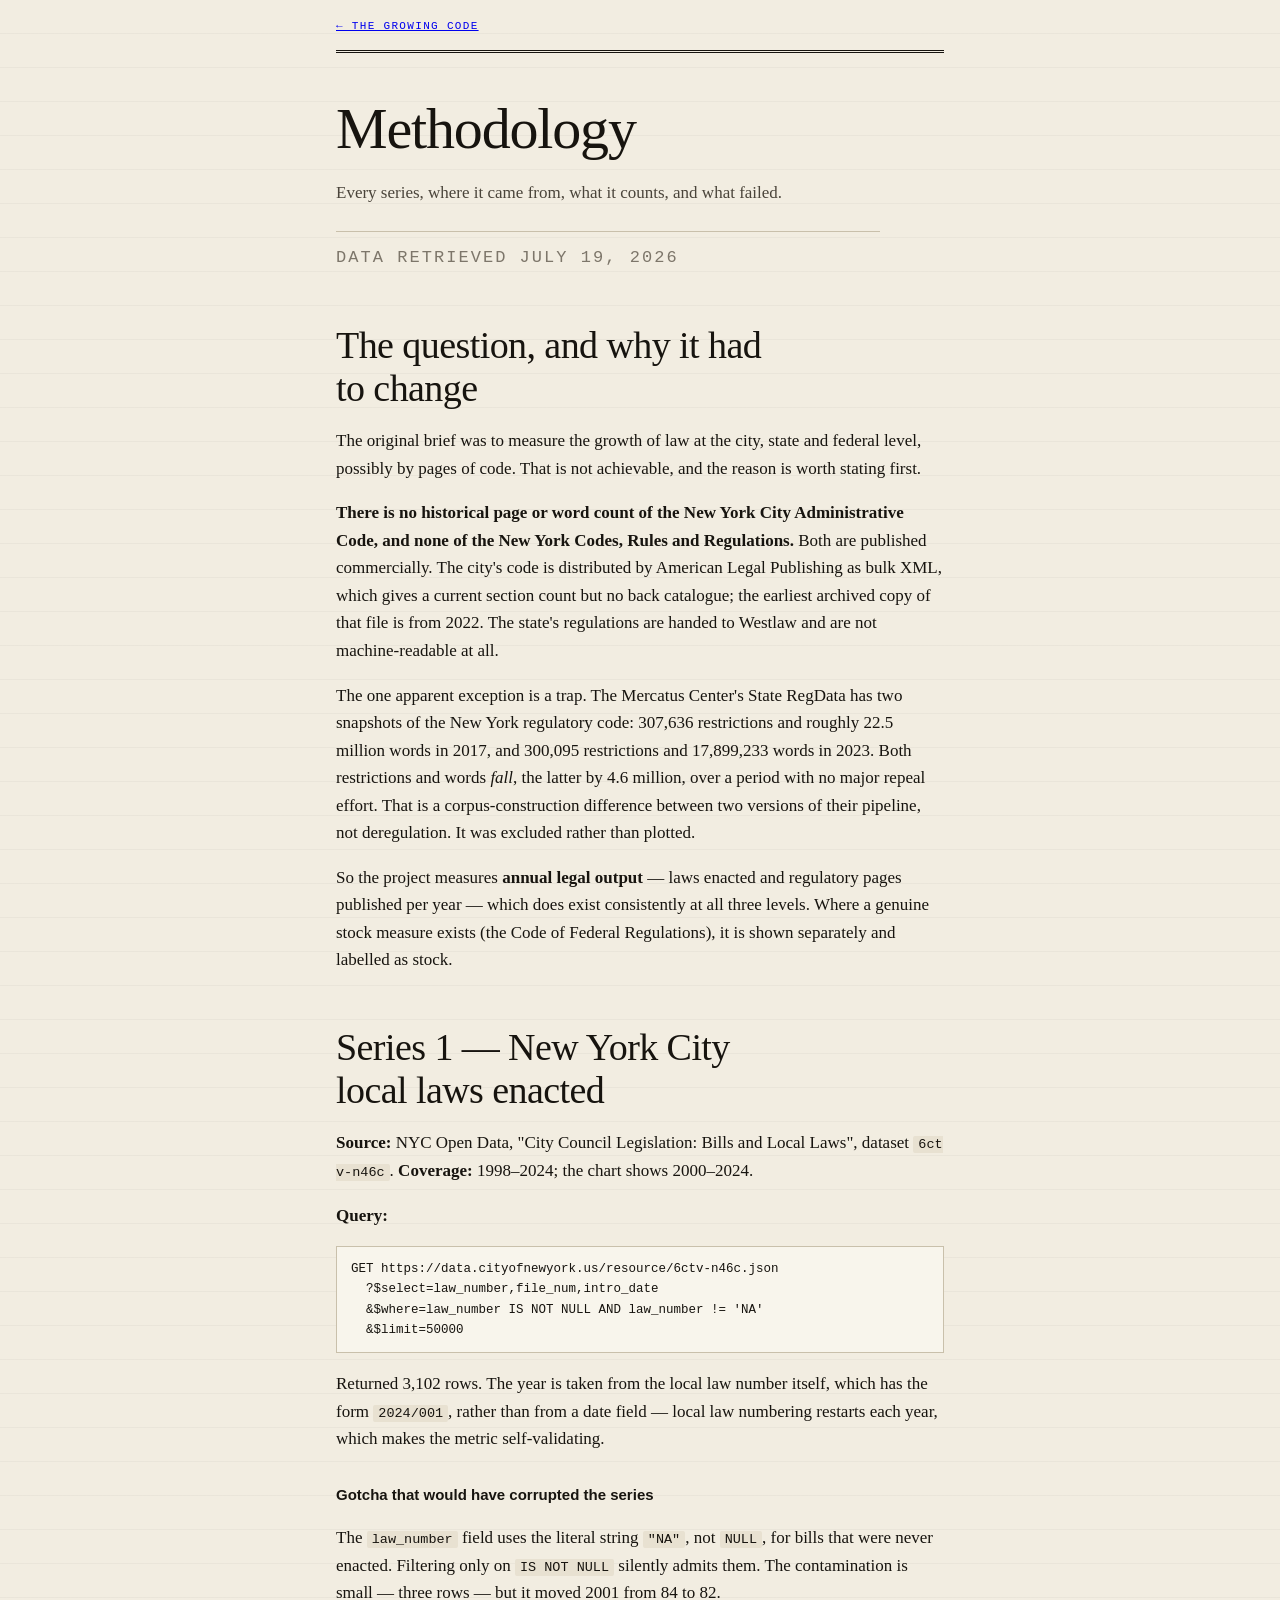
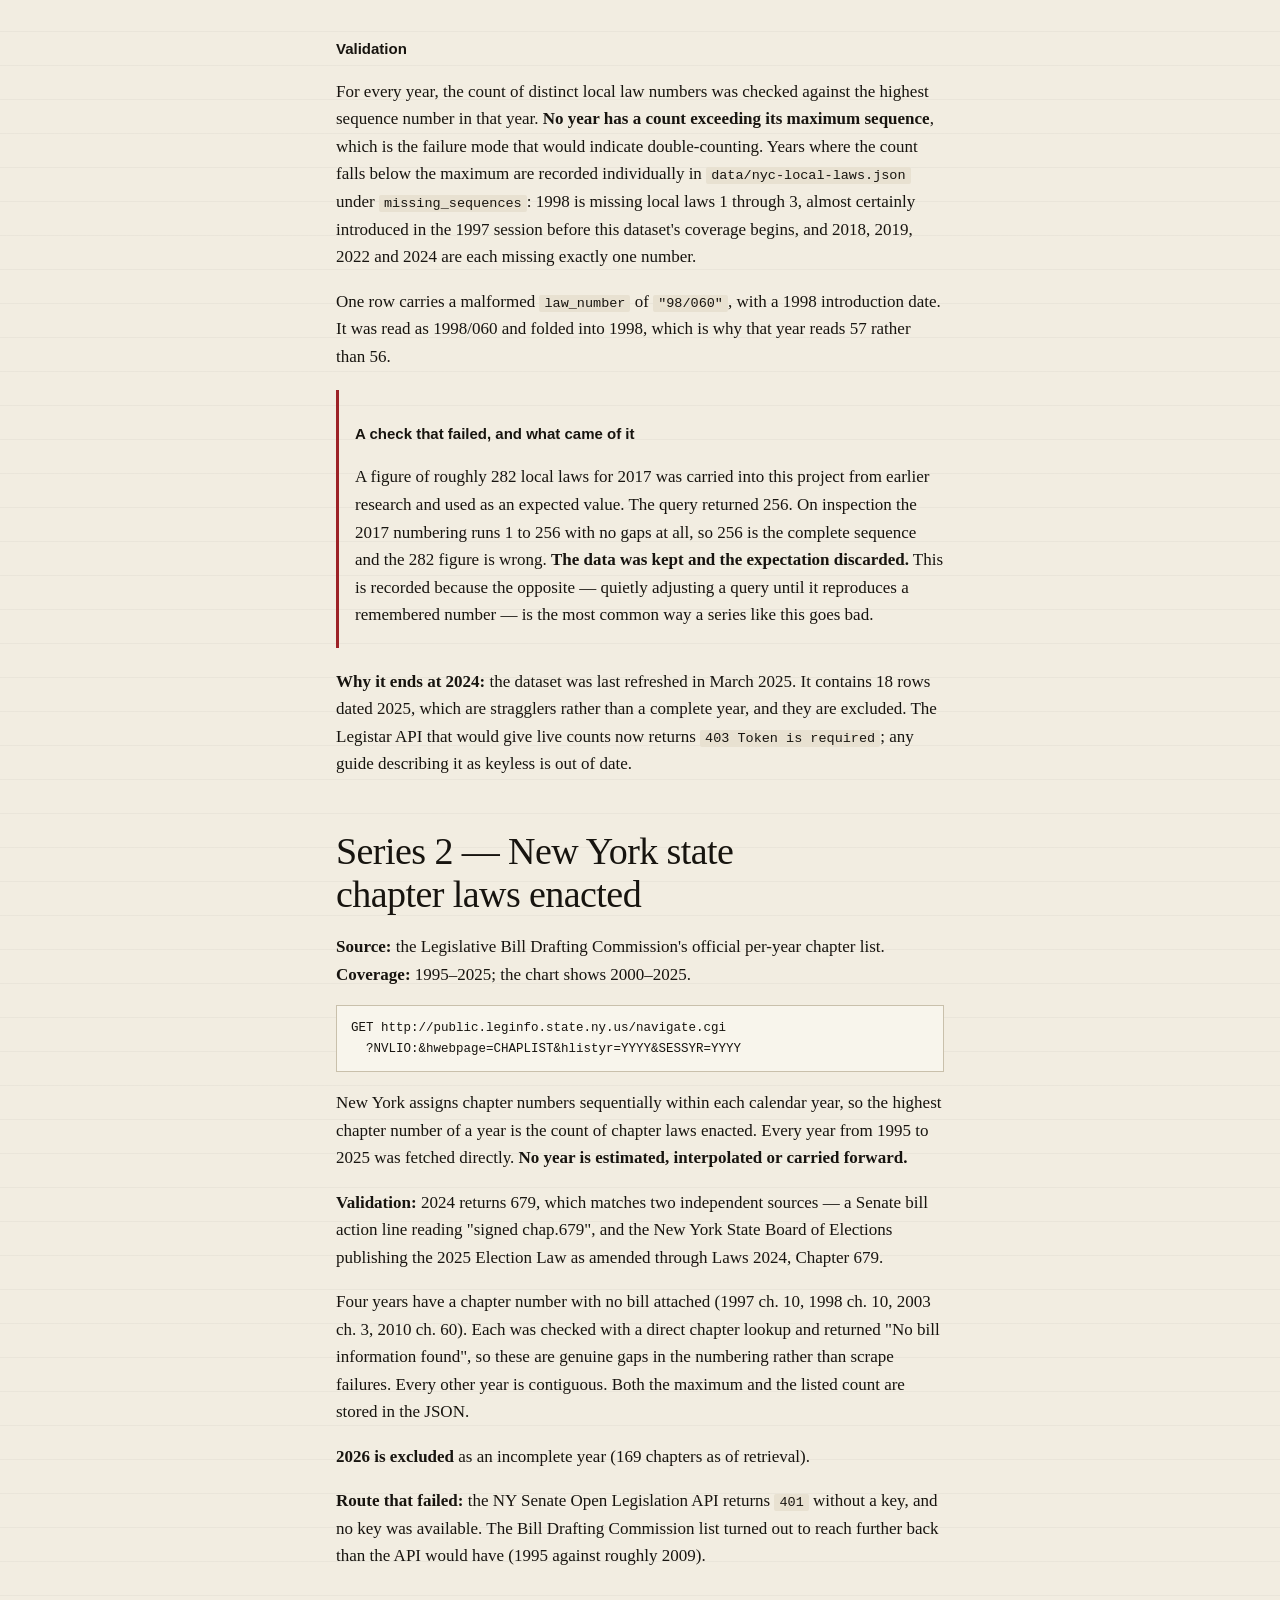
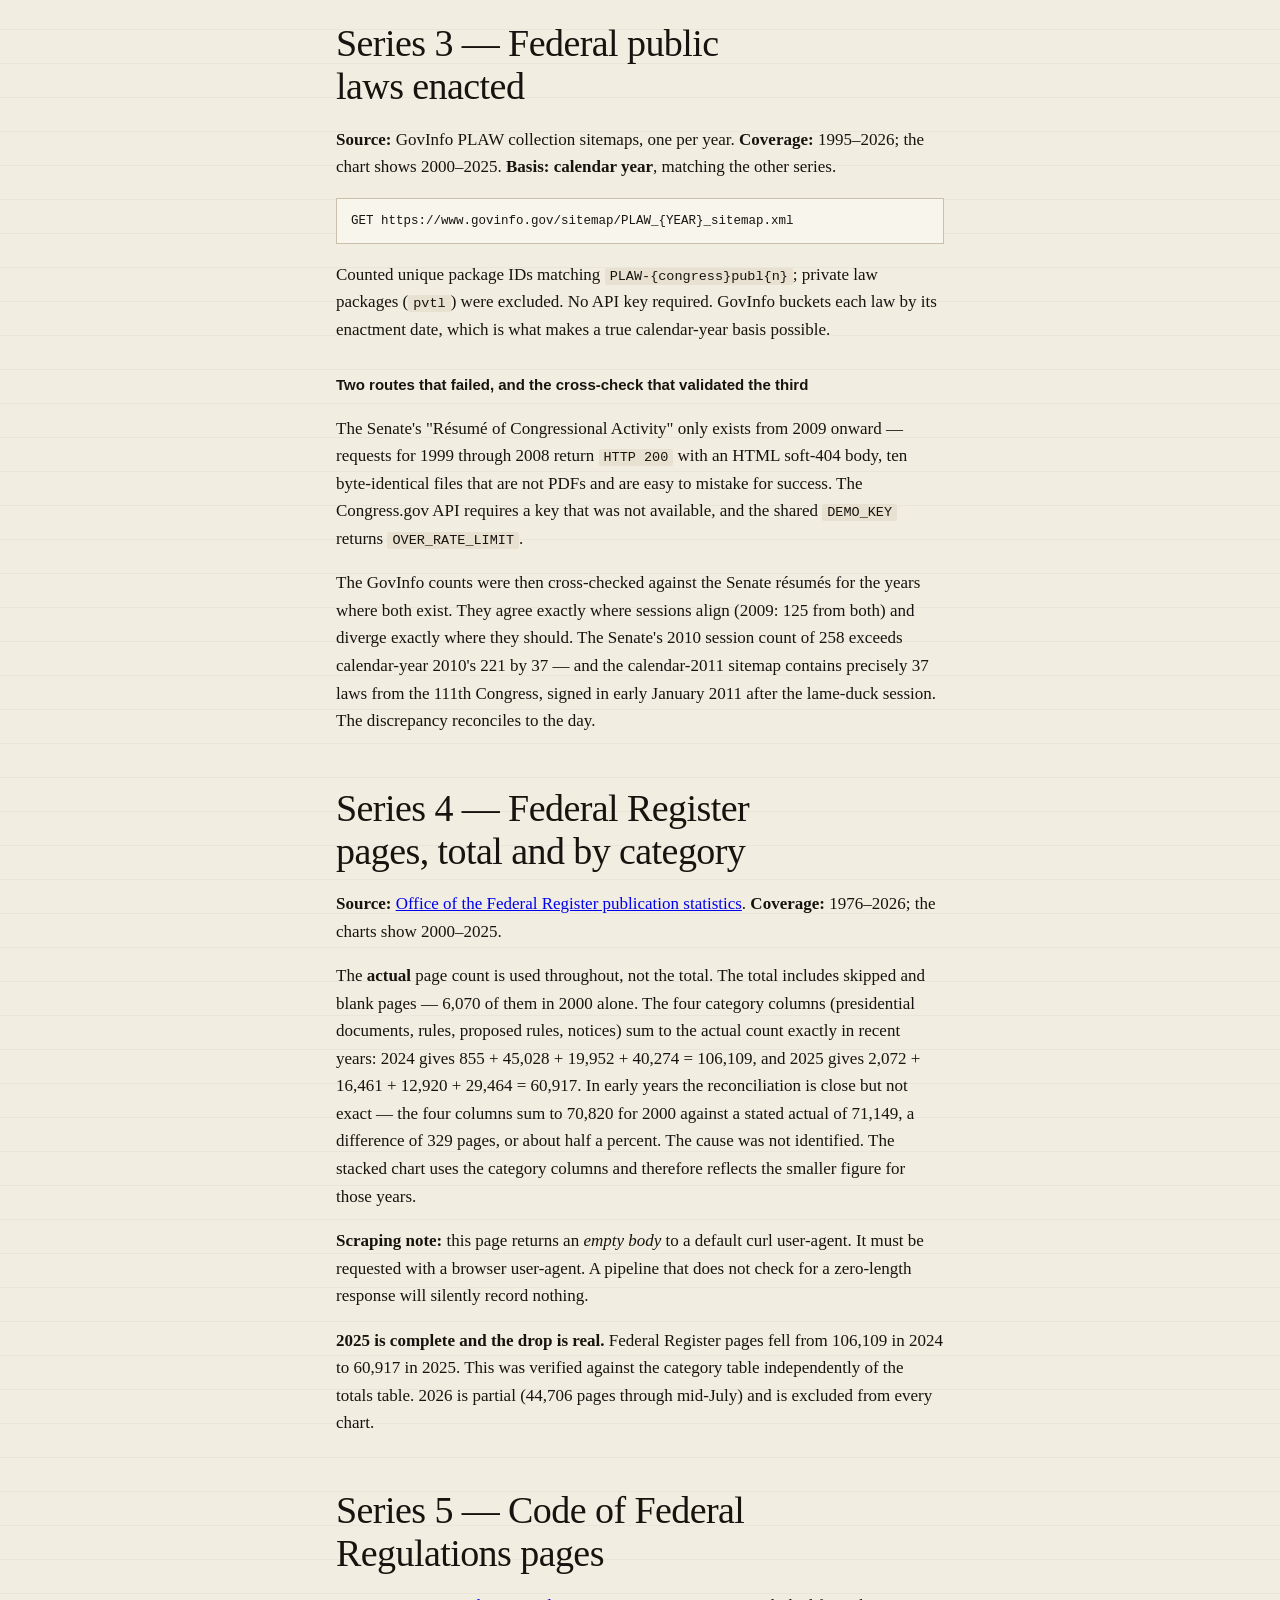
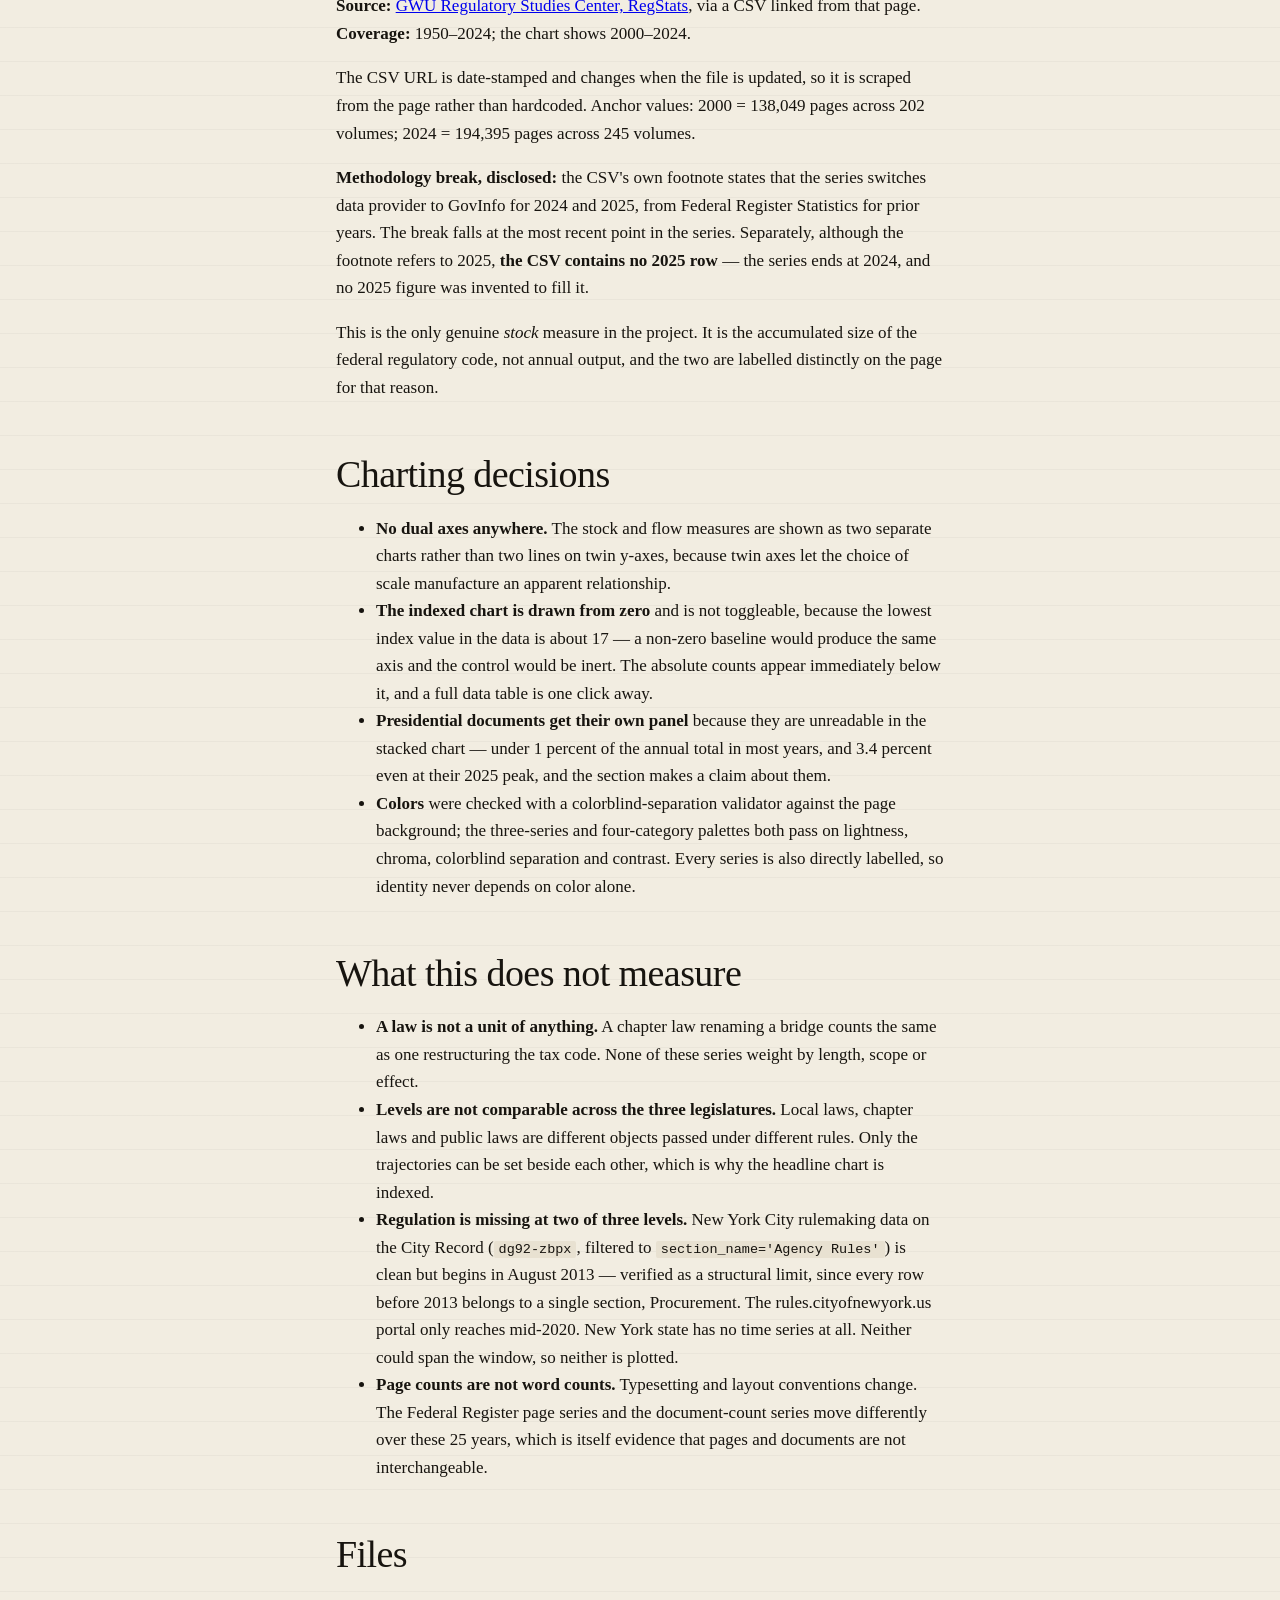
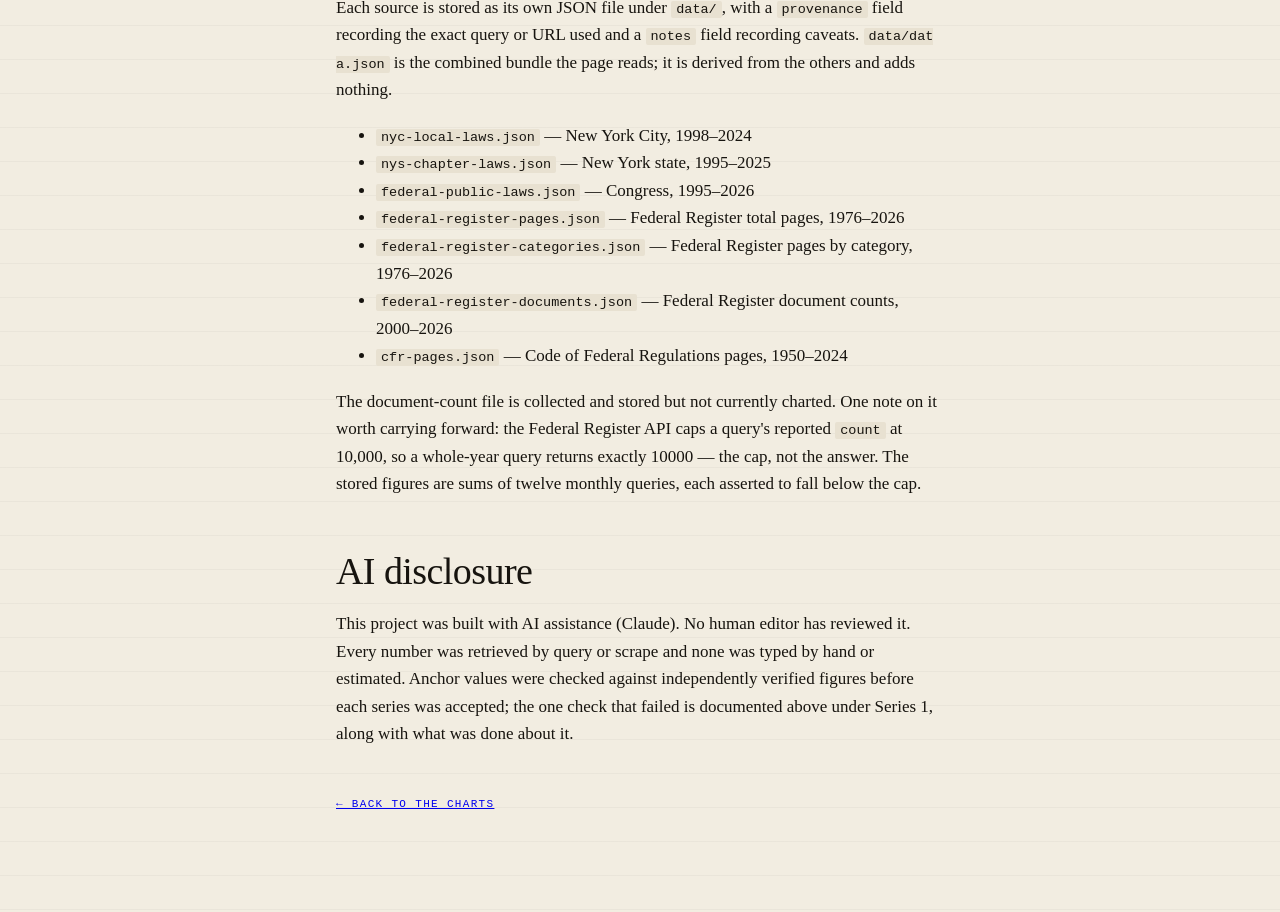
==== methodology.html @ 922fd25a "The growing code: 25 years of legal output at city, state and federal level Measures annual legal ou" ====
<!doctype html>
<html lang="en">
<head>
<meta charset="utf-8">
<meta name="viewport" content="width=device-width, initial-scale=1">
<title>Methodology — The growing code</title>
<link rel="stylesheet" href="styles.css">
<style>
  .doc { max-width: 46rem; padding-bottom: 80px; }
  .doc h2 { margin-top: 52px; }
  .doc h3 { font-family: var(--sans); font-size: 15px; margin: 30px 0 6px; }
  .doc p, .doc li { font-size: 17px; }
  .doc code { font-family: var(--mono); font-size: 13.5px; background: var(--paper-deep); padding: 1px 5px; border-radius: 2px; word-break: break-all; }
  .doc pre { font-family: var(--mono); font-size: 12.5px; background: var(--paper-card); border: 1px solid var(--rule); padding: 12px 14px; overflow-x: auto; }
  .doc blockquote { margin: 14px 0; padding-left: 16px; border-left: 3px solid var(--nyc); font-style: normal; color: var(--ink-2); }
  .back { font-family: var(--mono); font-size: 11px; letter-spacing: .12em; text-transform: uppercase; }
  .flag { border-left: 3px solid var(--nyc); padding: 2px 0 2px 16px; margin: 20px 0; }
</style>
</head>
<body>
<div class="wrap doc">

  <header class="site-header">
    <div class="colophon"><a href="index.html" class="back">&larr; The growing code</a></div>
  </header>

  <h1 style="font-size:clamp(34px,6vw,58px)">Methodology</h1>
  <p class="dek">Every series, where it came from, what it counts, and what failed.</p>
  <p class="byline">Data retrieved July 19, 2026</p>

  <h2>The question, and why it had to change</h2>
  <p>The original brief was to measure the growth of law at the city, state and federal level, possibly by pages of code. That is not achievable, and the reason is worth stating first.</p>
  <p><b>There is no historical page or word count of the New York City Administrative Code, and none of the New York Codes, Rules and Regulations.</b> Both are published commercially. The city's code is distributed by American Legal Publishing as bulk XML, which gives a current section count but no back catalogue; the earliest archived copy of that file is from 2022. The state's regulations are handed to Westlaw and are not machine-readable at all.</p>
  <p>The one apparent exception is a trap. The Mercatus Center's State RegData has two snapshots of the New York regulatory code: 307,636 restrictions and roughly 22.5 million words in 2017, and 300,095 restrictions and 17,899,233 words in 2023. Both restrictions and words <em>fall</em>, the latter by 4.6 million, over a period with no major repeal effort. That is a corpus-construction difference between two versions of their pipeline, not deregulation. It was excluded rather than plotted.</p>
  <p>So the project measures <b>annual legal output</b> &mdash; laws enacted and regulatory pages published per year &mdash; which does exist consistently at all three levels. Where a genuine stock measure exists (the Code of Federal Regulations), it is shown separately and labelled as stock.</p>

  <h2>Series 1 &mdash; New York City local laws enacted</h2>
  <p><b>Source:</b> NYC Open Data, "City Council Legislation: Bills and Local Laws", dataset <code>6ctv-n46c</code>. <b>Coverage:</b> 1998&ndash;2024; the chart shows 2000&ndash;2024.</p>
  <p><b>Query:</b></p>
  <pre>GET https://data.cityofnewyork.us/resource/6ctv-n46c.json
  ?$select=law_number,file_num,intro_date
  &amp;$where=law_number IS NOT NULL AND law_number != 'NA'
  &amp;$limit=50000</pre>
  <p>Returned 3,102 rows. The year is taken from the local law number itself, which has the form <code>2024/001</code>, rather than from a date field &mdash; local law numbering restarts each year, which makes the metric self-validating.</p>

  <h3>Gotcha that would have corrupted the series</h3>
  <p>The <code>law_number</code> field uses the literal string <code>"NA"</code>, not <code>NULL</code>, for bills that were never enacted. Filtering only on <code>IS NOT NULL</code> silently admits them. The contamination is small &mdash; three rows &mdash; but it moved 2001 from 84 to 82.</p>

  <h3>Validation</h3>
  <p>For every year, the count of distinct local law numbers was checked against the highest sequence number in that year. <b>No year has a count exceeding its maximum sequence</b>, which is the failure mode that would indicate double-counting. Years where the count falls below the maximum are recorded individually in <code>data/nyc-local-laws.json</code> under <code>missing_sequences</code>: 1998 is missing local laws 1 through 3, almost certainly introduced in the 1997 session before this dataset's coverage begins, and 2018, 2019, 2022 and 2024 are each missing exactly one number.</p>
  <p>One row carries a malformed <code>law_number</code> of <code>"98/060"</code>, with a 1998 introduction date. It was read as 1998/060 and folded into 1998, which is why that year reads 57 rather than 56.</p>

  <div class="flag">
    <h3>A check that failed, and what came of it</h3>
    <p>A figure of roughly 282 local laws for 2017 was carried into this project from earlier research and used as an expected value. The query returned 256. On inspection the 2017 numbering runs 1 to 256 with no gaps at all, so 256 is the complete sequence and the 282 figure is wrong. <b>The data was kept and the expectation discarded.</b> This is recorded because the opposite &mdash; quietly adjusting a query until it reproduces a remembered number &mdash; is the most common way a series like this goes bad.</p>
  </div>

  <p><b>Why it ends at 2024:</b> the dataset was last refreshed in March 2025. It contains 18 rows dated 2025, which are stragglers rather than a complete year, and they are excluded. The Legistar API that would give live counts now returns <code>403 Token is required</code>; any guide describing it as keyless is out of date.</p>

  <h2>Series 2 &mdash; New York state chapter laws enacted</h2>
  <p><b>Source:</b> the Legislative Bill Drafting Commission's official per-year chapter list. <b>Coverage:</b> 1995&ndash;2025; the chart shows 2000&ndash;2025.</p>
  <pre>GET http://public.leginfo.state.ny.us/navigate.cgi
  ?NVLIO:&amp;hwebpage=CHAPLIST&amp;hlistyr=YYYY&amp;SESSYR=YYYY</pre>
  <p>New York assigns chapter numbers sequentially within each calendar year, so the highest chapter number of a year is the count of chapter laws enacted. Every year from 1995 to 2025 was fetched directly. <b>No year is estimated, interpolated or carried forward.</b></p>
  <p><b>Validation:</b> 2024 returns 679, which matches two independent sources &mdash; a Senate bill action line reading <span style="white-space:nowrap">"signed chap.679"</span>, and the New York State Board of Elections publishing the 2025 Election Law as amended through Laws 2024, Chapter 679.</p>
  <p>Four years have a chapter number with no bill attached (1997 ch. 10, 1998 ch. 10, 2003 ch. 3, 2010 ch. 60). Each was checked with a direct chapter lookup and returned "No bill information found", so these are genuine gaps in the numbering rather than scrape failures. Every other year is contiguous. Both the maximum and the listed count are stored in the JSON.</p>
  <p><b>2026 is excluded</b> as an incomplete year (169 chapters as of retrieval).</p>
  <p><b>Route that failed:</b> the NY Senate Open Legislation API returns <code>401</code> without a key, and no key was available. The Bill Drafting Commission list turned out to reach further back than the API would have (1995 against roughly 2009).</p>

  <h2>Series 3 &mdash; Federal public laws enacted</h2>
  <p><b>Source:</b> GovInfo PLAW collection sitemaps, one per year. <b>Coverage:</b> 1995&ndash;2026; the chart shows 2000&ndash;2025. <b>Basis: calendar year</b>, matching the other series.</p>
  <pre>GET https://www.govinfo.gov/sitemap/PLAW_{YEAR}_sitemap.xml</pre>
  <p>Counted unique package IDs matching <code>PLAW-{congress}publ{n}</code>; private law packages (<code>pvtl</code>) were excluded. No API key required. GovInfo buckets each law by its enactment date, which is what makes a true calendar-year basis possible.</p>

  <h3>Two routes that failed, and the cross-check that validated the third</h3>
  <p>The Senate's "Résumé of Congressional Activity" only exists from 2009 onward &mdash; requests for 1999 through 2008 return <code>HTTP 200</code> with an HTML soft-404 body, ten byte-identical files that are not PDFs and are easy to mistake for success. The Congress.gov API requires a key that was not available, and the shared <code>DEMO_KEY</code> returns <code>OVER_RATE_LIMIT</code>.</p>
  <p>The GovInfo counts were then cross-checked against the Senate résumés for the years where both exist. They agree exactly where sessions align (2009: 125 from both) and diverge exactly where they should. The Senate's 2010 session count of 258 exceeds calendar-year 2010's 221 by 37 &mdash; and the calendar-2011 sitemap contains precisely 37 laws from the 111th Congress, signed in early January 2011 after the lame-duck session. The discrepancy reconciles to the day.</p>

  <h2>Series 4 &mdash; Federal Register pages, total and by category</h2>
  <p><b>Source:</b> <a href="https://www.federalregister.gov/reader-aids/federal-register-statistics/category-page-statistics">Office of the Federal Register publication statistics</a>. <b>Coverage:</b> 1976&ndash;2026; the charts show 2000&ndash;2025.</p>
  <p>The <b>actual</b> page count is used throughout, not the total. The total includes skipped and blank pages &mdash; 6,070 of them in 2000 alone. The four category columns (presidential documents, rules, proposed rules, notices) sum to the actual count exactly in recent years: 2024 gives 855 + 45,028 + 19,952 + 40,274 = 106,109, and 2025 gives 2,072 + 16,461 + 12,920 + 29,464 = 60,917. In early years the reconciliation is close but not exact &mdash; the four columns sum to 70,820 for 2000 against a stated actual of 71,149, a difference of 329 pages, or about half a percent. The cause was not identified. The stacked chart uses the category columns and therefore reflects the smaller figure for those years.</p>
  <p><b>Scraping note:</b> this page returns an <em>empty body</em> to a default curl user-agent. It must be requested with a browser user-agent. A pipeline that does not check for a zero-length response will silently record nothing.</p>
  <p><b>2025 is complete and the drop is real.</b> Federal Register pages fell from 106,109 in 2024 to 60,917 in 2025. This was verified against the category table independently of the totals table. 2026 is partial (44,706 pages through mid-July) and is excluded from every chart.</p>

  <h2>Series 5 &mdash; Code of Federal Regulations pages</h2>
  <p><b>Source:</b> <a href="https://regulatorystudies.columbian.gwu.edu/regstats">GWU Regulatory Studies Center, RegStats</a>, via a CSV linked from that page. <b>Coverage:</b> 1950&ndash;2024; the chart shows 2000&ndash;2024.</p>
  <p>The CSV URL is date-stamped and changes when the file is updated, so it is scraped from the page rather than hardcoded. Anchor values: 2000 = 138,049 pages across 202 volumes; 2024 = 194,395 pages across 245 volumes.</p>
  <p><b>Methodology break, disclosed:</b> the CSV's own footnote states that the series switches data provider to GovInfo for 2024 and 2025, from Federal Register Statistics for prior years. The break falls at the most recent point in the series. Separately, although the footnote refers to 2025, <b>the CSV contains no 2025 row</b> &mdash; the series ends at 2024, and no 2025 figure was invented to fill it.</p>
  <p>This is the only genuine <em>stock</em> measure in the project. It is the accumulated size of the federal regulatory code, not annual output, and the two are labelled distinctly on the page for that reason.</p>

  <h2>Charting decisions</h2>
  <ul>
    <li><b>No dual axes anywhere.</b> The stock and flow measures are shown as two separate charts rather than two lines on twin y-axes, because twin axes let the choice of scale manufacture an apparent relationship.</li>
    <li><b>The indexed chart is drawn from zero</b> and is not toggleable, because the lowest index value in the data is about 17 &mdash; a non-zero baseline would produce the same axis and the control would be inert. The absolute counts appear immediately below it, and a full data table is one click away.</li>
    <li><b>Presidential documents get their own panel</b> because they are unreadable in the stacked chart &mdash; under 1 percent of the annual total in most years, and 3.4 percent even at their 2025 peak, and the section makes a claim about them.</li>
    <li><b>Colors</b> were checked with a colorblind-separation validator against the page background; the three-series and four-category palettes both pass on lightness, chroma, colorblind separation and contrast. Every series is also directly labelled, so identity never depends on color alone.</li>
  </ul>

  <h2>What this does not measure</h2>
  <ul>
    <li><b>A law is not a unit of anything.</b> A chapter law renaming a bridge counts the same as one restructuring the tax code. None of these series weight by length, scope or effect.</li>
    <li><b>Levels are not comparable across the three legislatures.</b> Local laws, chapter laws and public laws are different objects passed under different rules. Only the trajectories can be set beside each other, which is why the headline chart is indexed.</li>
    <li><b>Regulation is missing at two of three levels.</b> New York City rulemaking data on the City Record (<code>dg92-zbpx</code>, filtered to <code>section_name='Agency Rules'</code>) is clean but begins in August 2013 &mdash; verified as a structural limit, since every row before 2013 belongs to a single section, Procurement. The rules.cityofnewyork.us portal only reaches mid-2020. New York state has no time series at all. Neither could span the window, so neither is plotted.</li>
    <li><b>Page counts are not word counts.</b> Typesetting and layout conventions change. The Federal Register page series and the document-count series move differently over these 25 years, which is itself evidence that pages and documents are not interchangeable.</li>
  </ul>

  <h2>Files</h2>
  <p>Each source is stored as its own JSON file under <code>data/</code>, with a <code>provenance</code> field recording the exact query or URL used and a <code>notes</code> field recording caveats. <code>data/data.json</code> is the combined bundle the page reads; it is derived from the others and adds nothing.</p>
  <ul>
    <li><code>nyc-local-laws.json</code> &mdash; New York City, 1998&ndash;2024</li>
    <li><code>nys-chapter-laws.json</code> &mdash; New York state, 1995&ndash;2025</li>
    <li><code>federal-public-laws.json</code> &mdash; Congress, 1995&ndash;2026</li>
    <li><code>federal-register-pages.json</code> &mdash; Federal Register total pages, 1976&ndash;2026</li>
    <li><code>federal-register-categories.json</code> &mdash; Federal Register pages by category, 1976&ndash;2026</li>
    <li><code>federal-register-documents.json</code> &mdash; Federal Register document counts, 2000&ndash;2026</li>
    <li><code>cfr-pages.json</code> &mdash; Code of Federal Regulations pages, 1950&ndash;2024</li>
  </ul>
  <p style="margin-top:12px">The document-count file is collected and stored but not currently charted. One note on it worth carrying forward: the Federal Register API caps a query's reported <code>count</code> at 10,000, so a whole-year query returns exactly 10000 &mdash; the cap, not the answer. The stored figures are sums of twelve monthly queries, each asserted to fall below the cap.</p>

  <h2>AI disclosure</h2>
  <p>This project was built with AI assistance (Claude). No human editor has reviewed it. Every number was retrieved by query or scrape and none was typed by hand or estimated. Anchor values were checked against independently verified figures before each series was accepted; the one check that failed is documented above under Series 1, along with what was done about it.</p>

  <p style="margin-top:40px"><a href="index.html" class="back">&larr; Back to the charts</a></p>

</div>
</body>
</html>
---- styles.css ----
/* The growing code — statute-book aesthetic
   Paper and ink, ruled margins, letterpress numerals. */

:root {
  --paper:      #f2ede1;
  --paper-deep: #e8e1d1;
  --paper-card: #f8f5ec;
  --ink:        #17140f;
  --ink-2:      #4a443a;
  --ink-3:      #7d766a;
  --rule:       #c9c0ab;
  --rule-soft:  #ded6c4;

  --nyc: #9c2226;
  --nys: #a8730a;
  --fed: #3a5aa8;
  --cat-rules: #3a5aa8;
  --cat-proposed: #a8730a;
  --cat-notices: #9c2226;
  --cat-presidential: #1f8a6d;

  --serif: "Iowan Old Style", "Palatino Linotype", Palatino, "Book Antiqua", Georgia, serif;
  --sans: "Helvetica Neue", Helvetica, Arial, sans-serif;
  --mono: ui-monospace, "SF Mono", SFMono-Regular, Menlo, Consolas, monospace;

  --measure: 34rem;
  --gutter: clamp(20px, 5vw, 64px);
}

* { box-sizing: border-box; }

html { -webkit-text-size-adjust: 100%; }

body {
  margin: 0;
  background: var(--paper);
  color: var(--ink);
  font-family: var(--serif);
  font-size: 18px;
  line-height: 1.62;
  /* faint ruled-paper texture */
  background-image: repeating-linear-gradient(
    to bottom, transparent 0, transparent 33px, rgba(23,20,15,.035) 33px, rgba(23,20,15,.035) 34px);
}

.wrap { max-width: 1120px; margin: 0 auto; padding: 0 var(--gutter); }

/* ---------- header ---------- */

.site-header {
  position: relative;
  border-bottom: 3px double var(--ink);
  padding: 18px 0 14px;
  margin-bottom: 48px;
  display: flex;
  align-items: baseline;
  justify-content: space-between;
  gap: 16px;
  flex-wrap: wrap;
}

.colophon {
  font-family: var(--mono);
  font-size: 11px;
  letter-spacing: .14em;
  text-transform: uppercase;
  color: var(--ink-2);
}

.ai-caution-btn {
  font-family: var(--sans);
  font-weight: 700;
  font-size: 11px;
  letter-spacing: .08em;
  text-transform: uppercase;
  background: #7a1f2b;
  color: #fff;
  border: none;
  border-radius: 2px;
  padding: 7px 12px;
  cursor: pointer;
}
.ai-caution-btn:hover { background: #93313d; }

.ai-caution-pop {
  position: absolute;
  right: var(--gutter);
  top: 52px;
  z-index: 1200;
  background: #1d2a52;
  color: #fff;
  padding: 18px 20px;
  max-width: 460px;
  border-radius: 3px;
  box-shadow: 0 8px 30px rgba(0,0,0,.35);
  font-family: var(--sans);
  font-size: 13.5px;
  line-height: 1.5;
}
.ai-caution-pop strong { display: block; margin-bottom: 6px; font-size: 14px; }
.ai-caution-pop ul { margin: 8px 0 0; padding-left: 18px; }
.ai-caution-pop li { margin-bottom: 6px; }
.ai-caution-pop a { color: #d6e04a; }

/* ---------- masthead ---------- */

.masthead { margin-bottom: 56px; }

.kicker {
  font-family: var(--mono);
  font-size: 11.5px;
  letter-spacing: .2em;
  text-transform: uppercase;
  color: var(--nyc);
  margin: 0 0 18px;
}

h1 {
  font-family: var(--serif);
  font-weight: 400;
  font-size: clamp(42px, 8vw, 92px);
  line-height: .98;
  letter-spacing: -.02em;
  margin: 0 0 22px;
  max-width: 18ch;
}

.dek {
  font-size: clamp(19px, 2.2vw, 23px);
  line-height: 1.5;
  color: var(--ink-2);
  max-width: var(--measure);
  margin: 0 0 26px;
}

.byline {
  font-family: var(--mono);
  font-size: 11px;
  letter-spacing: .12em;
  text-transform: uppercase;
  color: var(--ink-3);
  border-top: 1px solid var(--rule);
  padding-top: 12px;
  max-width: var(--measure);
}

/* ---------- headline figures ---------- */

.figures {
  display: grid;
  grid-template-columns: repeat(auto-fit, minmax(200px, 1fr));
  gap: 0;
  border-top: 2px solid var(--ink);
  border-bottom: 2px solid var(--ink);
  margin: 0 0 64px;
}

.fig {
  padding: 26px 22px 24px;
  border-right: 1px solid var(--rule);
}
.fig:last-child { border-right: none; }

.fig-num {
  font-family: var(--serif);
  font-size: clamp(44px, 6vw, 62px);
  line-height: 1;
  letter-spacing: -.03em;
  font-variant-numeric: lining-nums tabular-nums;
  margin-bottom: 10px;
}
.fig-num.up   { color: var(--nyc); }
.fig-num.flat { color: var(--nys); }
.fig-num.down { color: var(--fed); }

.fig-label {
  font-family: var(--sans);
  font-size: 13.5px;
  line-height: 1.45;
  color: var(--ink-2);
}
.fig-label b { color: var(--ink); font-weight: 700; }

/* ---------- sections ---------- */

section { margin-bottom: 76px; }

.sec-head {
  border-top: 1px solid var(--ink);
  padding-top: 14px;
  margin-bottom: 26px;
  display: flex;
  align-items: baseline;
  gap: 14px;
}
.sec-num {
  font-family: var(--mono);
  font-size: 11px;
  letter-spacing: .14em;
  color: var(--nyc);
  padding-top: 6px;
}
h2 {
  font-family: var(--serif);
  font-weight: 400;
  font-size: clamp(26px, 3.6vw, 38px);
  line-height: 1.14;
  letter-spacing: -.015em;
  margin: 0;
  max-width: 24ch;
}

.standfirst {
  max-width: var(--measure);
  color: var(--ink-2);
  font-size: 18px;
  margin: 0 0 30px;
}

.note {
  font-family: var(--sans);
  font-size: 13px;
  line-height: 1.55;
  color: var(--ink-3);
  max-width: 46rem;
  margin: 16px 0 0;
  padding-left: 14px;
  border-left: 2px solid var(--rule);
}
.note a { color: var(--ink-2); }

/* ---------- chart chrome ---------- */

.chart-card {
  background: var(--paper-card);
  border: 1px solid var(--rule);
  padding: 22px 22px 16px;
}

.chart-title {
  font-family: var(--sans);
  font-weight: 700;
  font-size: 15px;
  letter-spacing: -.005em;
  margin: 0 0 3px;
}
.chart-sub {
  font-family: var(--sans);
  font-size: 12.5px;
  color: var(--ink-3);
  margin: 0 0 18px;
}

.controls {
  display: flex;
  gap: 8px;
  align-items: center;
  flex-wrap: wrap;
  margin: 0 0 18px;
}

.toggle {
  font-family: var(--sans);
  font-size: 11.5px;
  font-weight: 600;
  letter-spacing: .04em;
  background: transparent;
  color: var(--ink-2);
  border: 1px solid var(--rule);
  border-radius: 2px;
  padding: 6px 11px;
  cursor: pointer;
}
.toggle:hover { border-color: var(--ink-3); color: var(--ink); }
.toggle[aria-pressed="true"] {
  background: var(--ink);
  border-color: var(--ink);
  color: var(--paper);
}

.legend {
  display: flex;
  gap: 18px;
  flex-wrap: wrap;
  font-family: var(--sans);
  font-size: 12.5px;
  color: var(--ink-2);
  margin: 0 0 14px;
}
.legend span { display: inline-flex; align-items: center; gap: 7px; }
.swatch { width: 13px; height: 3px; border-radius: 2px; display: inline-block; }
.swatch.block { height: 12px; width: 12px; border-radius: 2px; }

svg { display: block; width: 100%; height: auto; overflow: visible; }

.grid-line { stroke: var(--rule-soft); stroke-width: 1; }
.axis-line { stroke: var(--rule); stroke-width: 1; }
.base-line { stroke: var(--ink-3); stroke-width: 1; stroke-dasharray: 3 3; }
.tick {
  font-family: var(--mono);
  font-size: 10.5px;
  fill: var(--ink-3);
  font-variant-numeric: tabular-nums;
}
.series-line { fill: none; stroke-width: 2; stroke-linejoin: round; stroke-linecap: round; }
.series-dot { stroke: var(--paper-card); stroke-width: 2; }
.direct-label {
  font-family: var(--sans);
  font-size: 12px;
  font-weight: 700;
}
/* stroke-opacity, not opacity — the `opacity` attribute is the JS show/hide switch
   and a CSS `opacity` rule here would override it. */
.crosshair { stroke: var(--ink); stroke-width: 1; stroke-dasharray: 2 3; stroke-opacity: .5; }

/* small multiples */
.smalls {
  display: grid;
  grid-template-columns: repeat(auto-fit, minmax(280px, 1fr));
  gap: 1px;
  background: var(--rule);
  border: 1px solid var(--rule);
}
.small { background: var(--paper-card); padding: 18px 18px 12px; }
.small h3 {
  font-family: var(--sans);
  font-size: 14px;
  font-weight: 700;
  margin: 0 0 2px;
}
.small .small-sub {
  font-family: var(--sans);
  font-size: 12px;
  color: var(--ink-3);
  margin: 0 0 4px;
}
.small .small-delta {
  font-family: var(--mono);
  font-size: 12px;
  margin: 0 0 14px;
  font-variant-numeric: tabular-nums;
}

.pair {
  display: grid;
  grid-template-columns: repeat(auto-fit, minmax(320px, 1fr));
  gap: 22px;
}

/* tooltip */
.tip {
  position: fixed;
  pointer-events: none;
  z-index: 900;
  background: var(--ink);
  color: var(--paper);
  font-family: var(--sans);
  font-size: 12.5px;
  line-height: 1.45;
  padding: 9px 11px;
  border-radius: 3px;
  box-shadow: 0 6px 20px rgba(0,0,0,.28);
  opacity: 0;
  transition: opacity .1s;
  max-width: 250px;
}
.tip.on { opacity: 1; }
.tip .tip-yr {
  font-family: var(--mono);
  font-size: 11px;
  letter-spacing: .1em;
  color: #b8b0a0;
  display: block;
  margin-bottom: 5px;
}
.tip .tip-row { display: flex; align-items: center; gap: 7px; white-space: nowrap; }
.tip .tip-row b { font-variant-numeric: tabular-nums; margin-left: auto; padding-left: 12px; }

/* table view */
.table-wrap { overflow-x: auto; margin-top: 18px; }
table { border-collapse: collapse; font-family: var(--mono); font-size: 12.5px; width: 100%; }
th, td { text-align: right; padding: 5px 12px; border-bottom: 1px solid var(--rule-soft); font-variant-numeric: tabular-nums; }
th:first-child, td:first-child { text-align: left; }
thead th { border-bottom: 1px solid var(--ink); font-weight: 700; color: var(--ink); }
tbody tr:hover { background: var(--paper-deep); }
[hidden] { display: none !important; }

/* footer */
footer {
  border-top: 3px double var(--ink);
  padding: 28px 0 70px;
  font-family: var(--sans);
  font-size: 13px;
  line-height: 1.6;
  color: var(--ink-2);
}
footer a { color: var(--ink); }
footer h3 {
  font-family: var(--mono);
  font-size: 11px;
  letter-spacing: .14em;
  text-transform: uppercase;
  color: var(--ink-3);
  margin: 0 0 10px;
  font-weight: 400;
}
footer ul { margin: 0; padding-left: 18px; }
footer li { margin-bottom: 5px; }

@media (max-width: 640px) {
  body { font-size: 17px; }
  .fig { border-right: none; border-bottom: 1px solid var(--rule); }
  .fig:last-child { border-bottom: none; }
  .ai-caution-pop { left: var(--gutter); right: var(--gutter); max-width: none; }
}
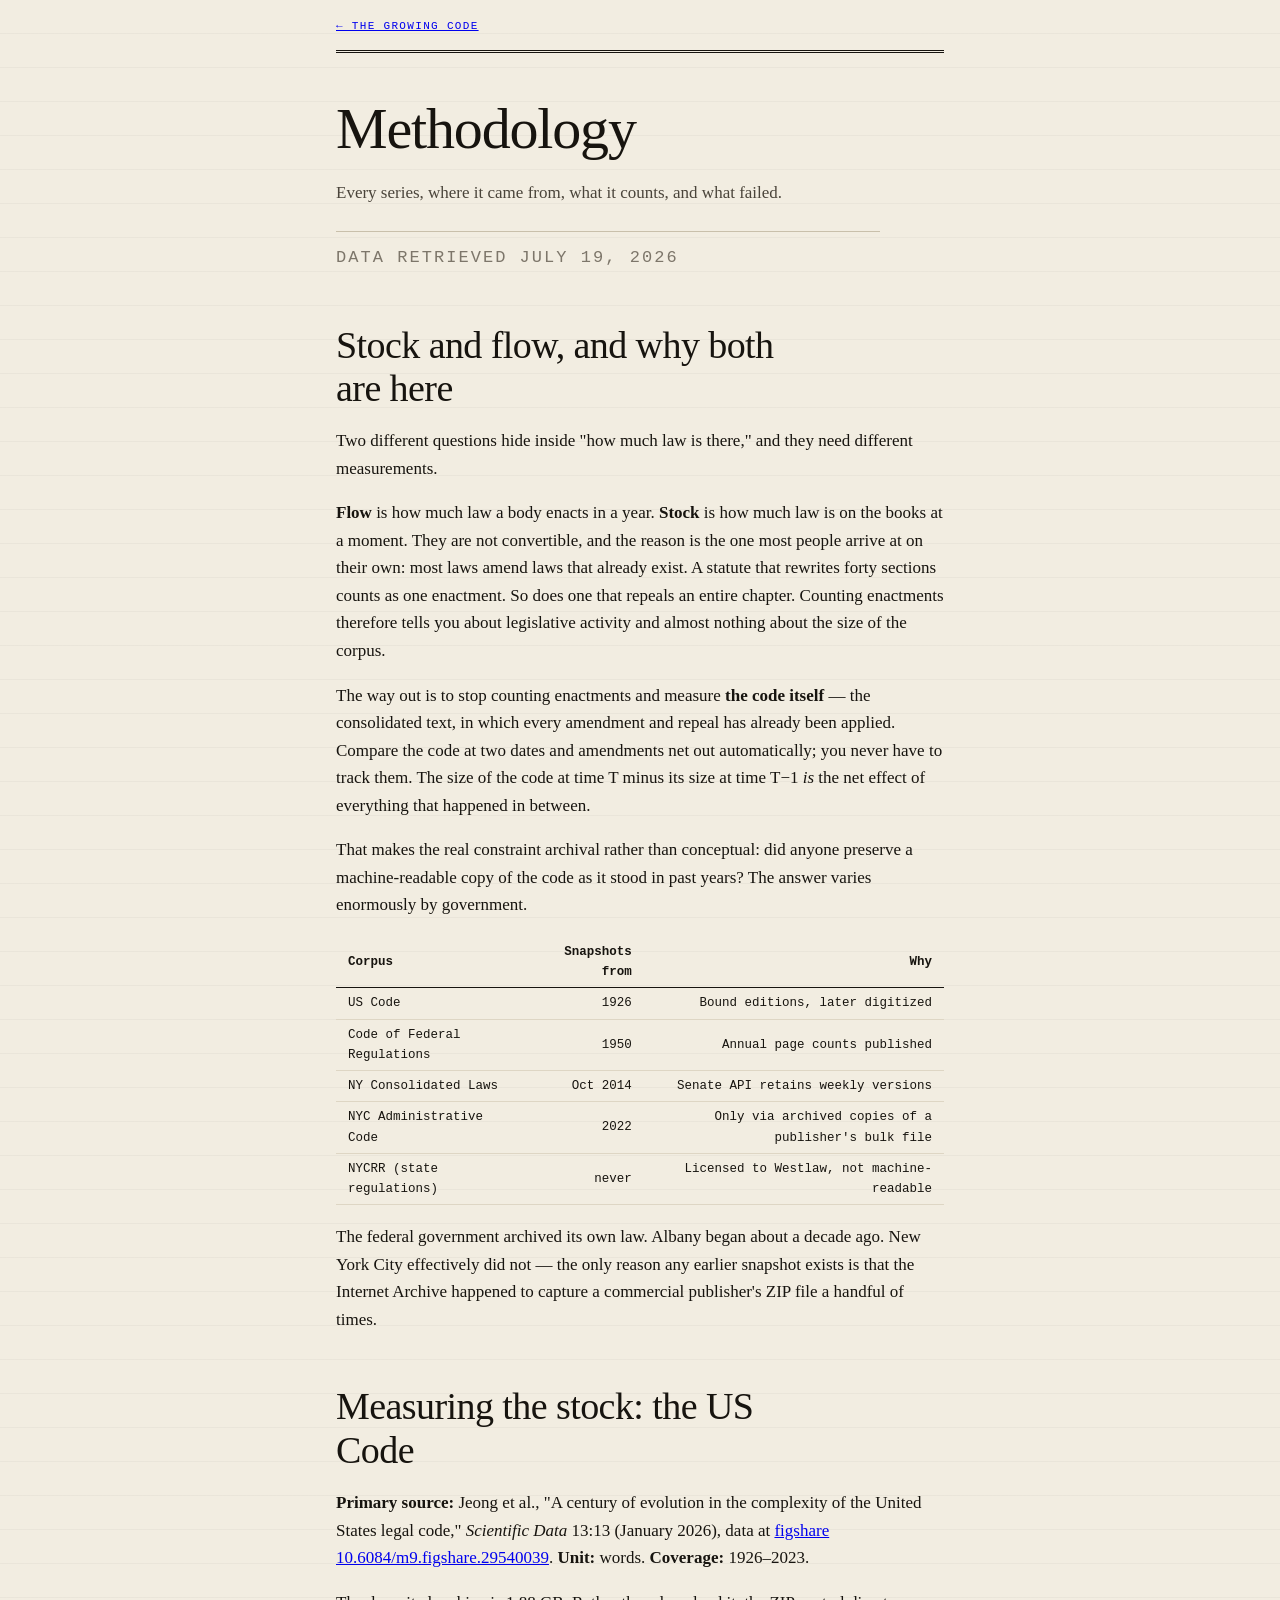
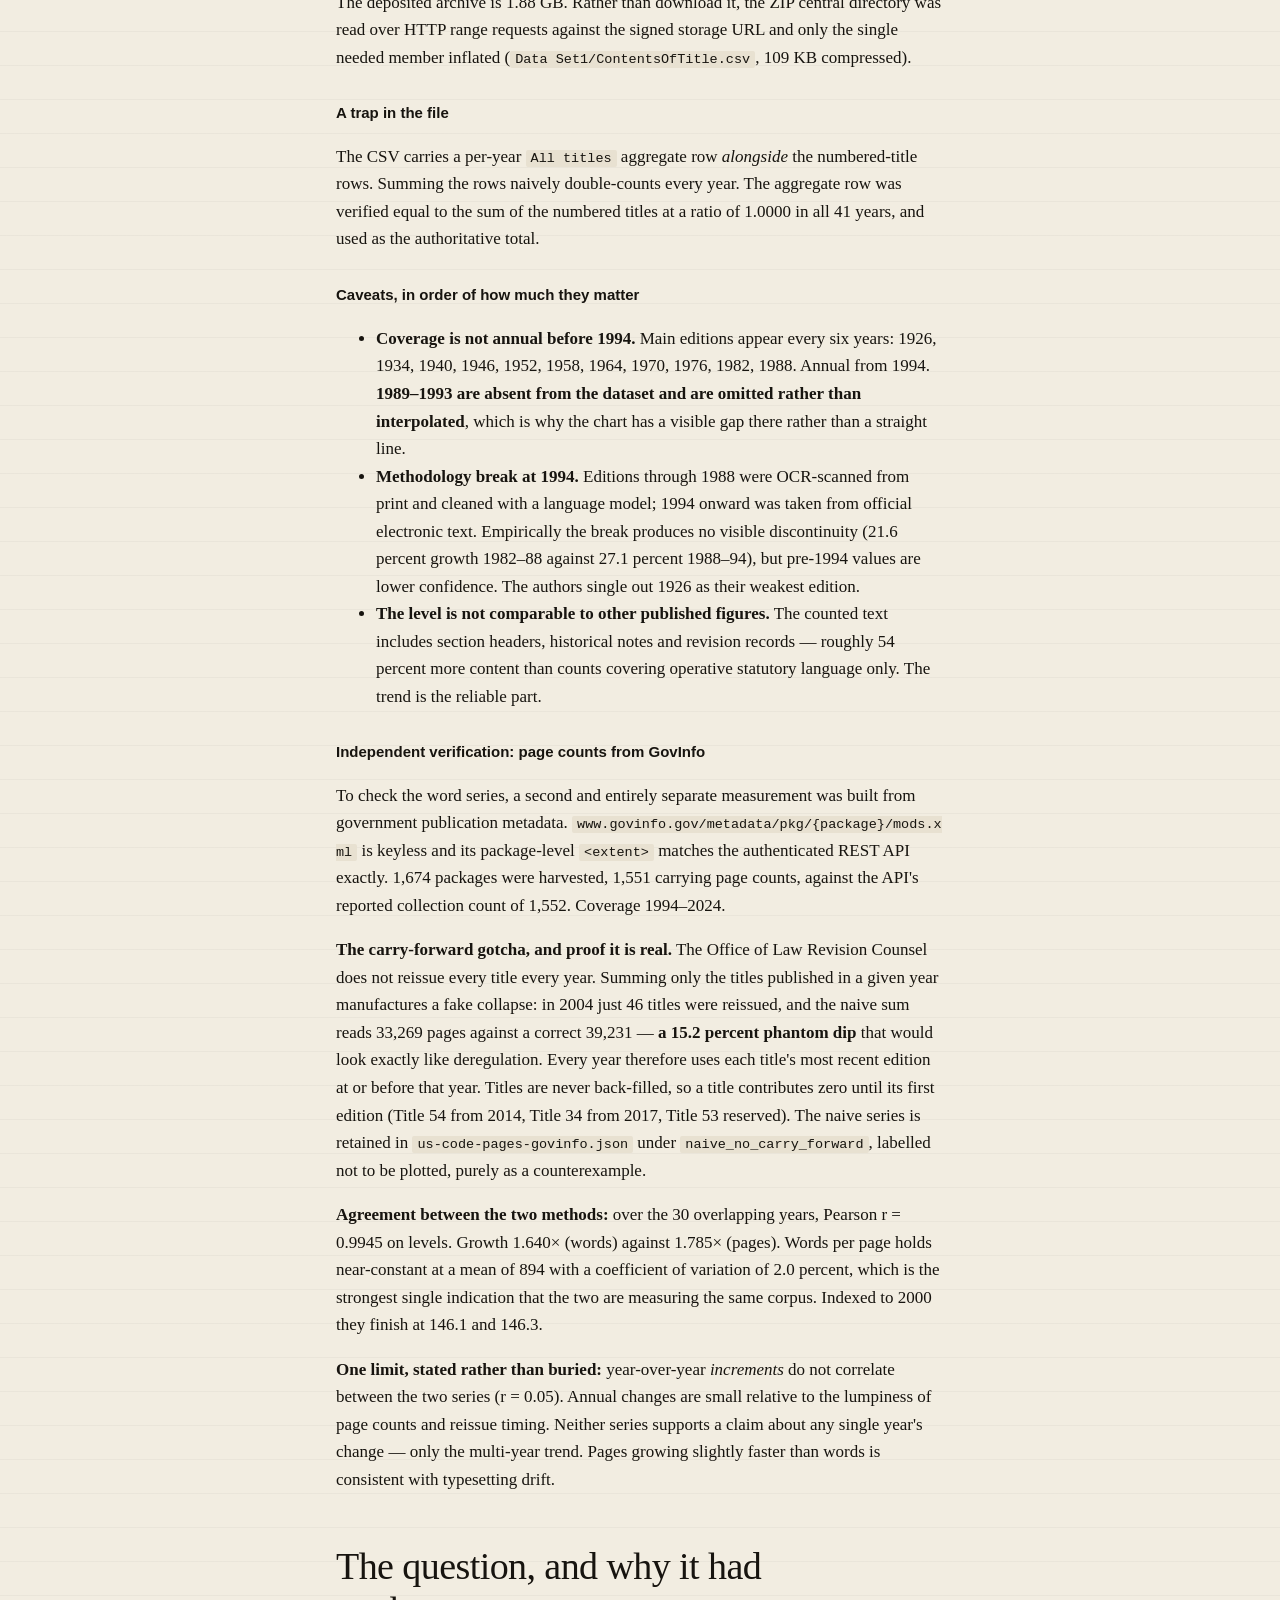
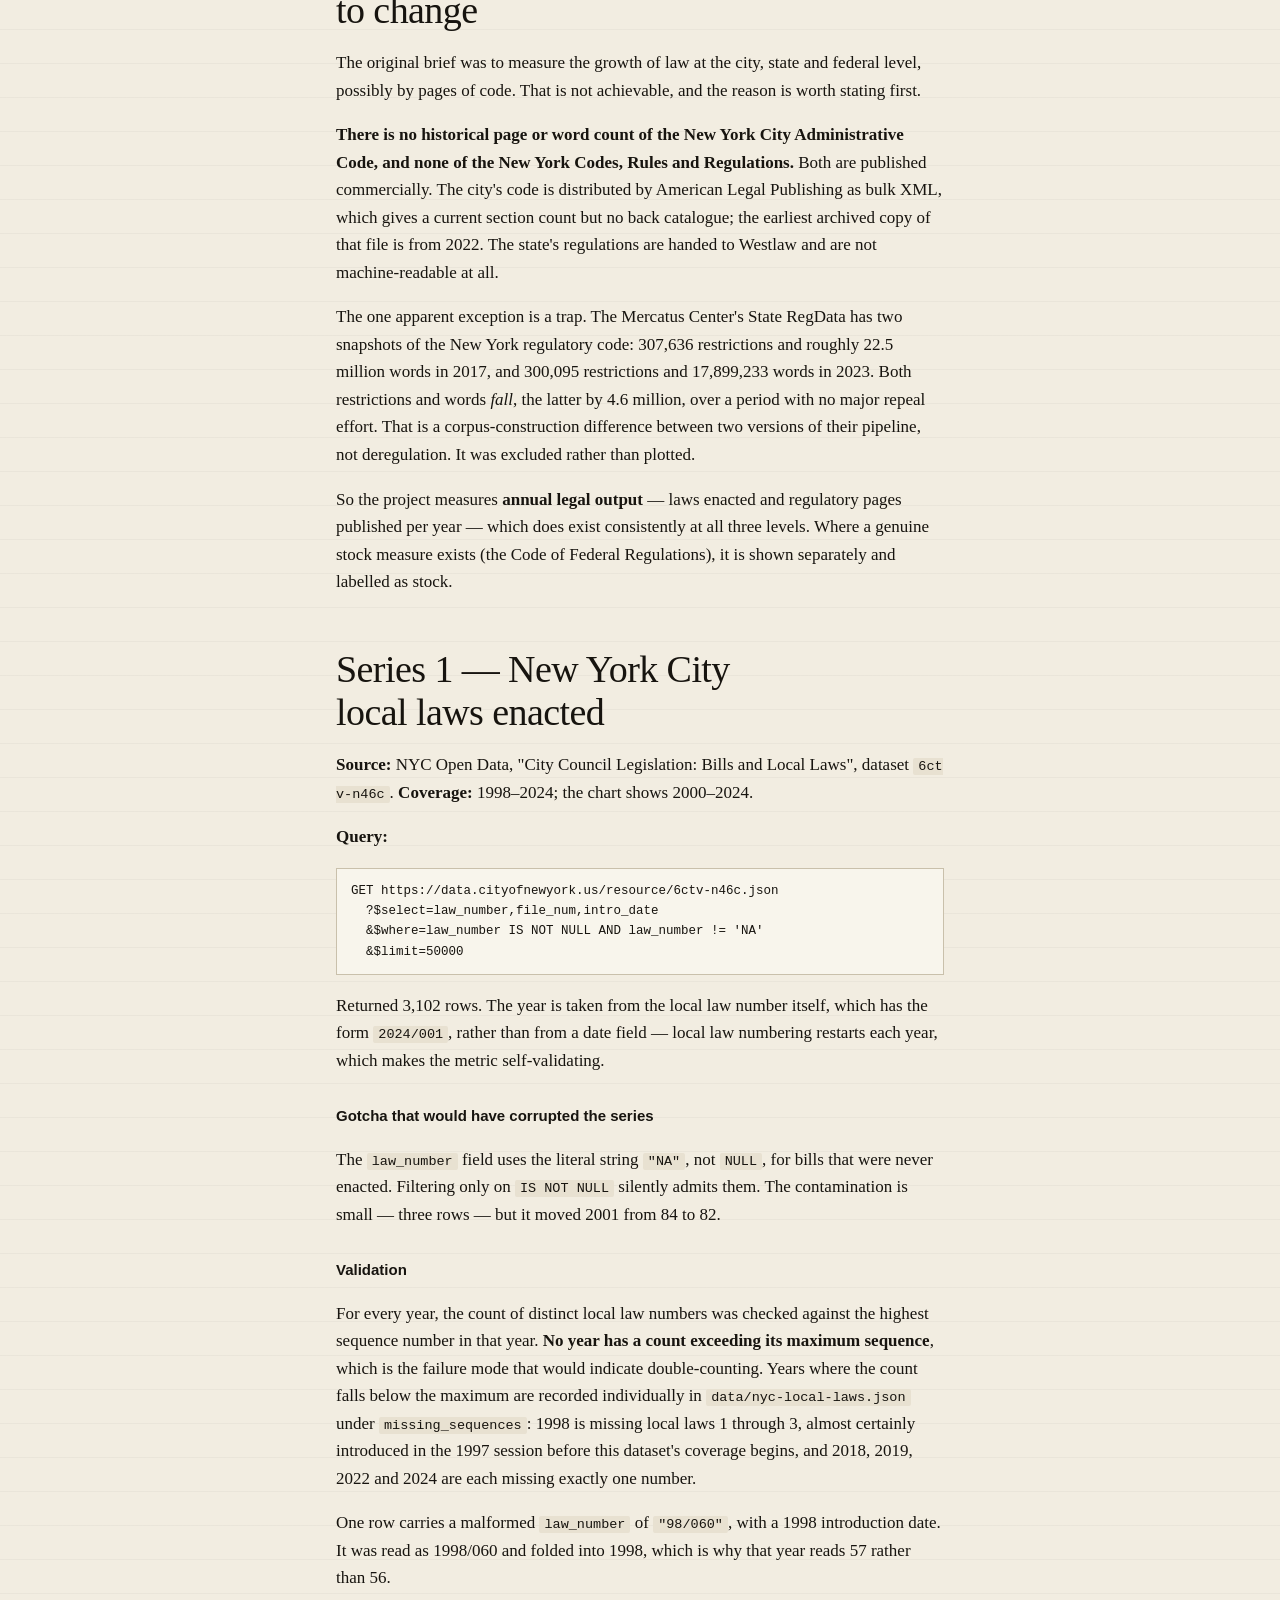
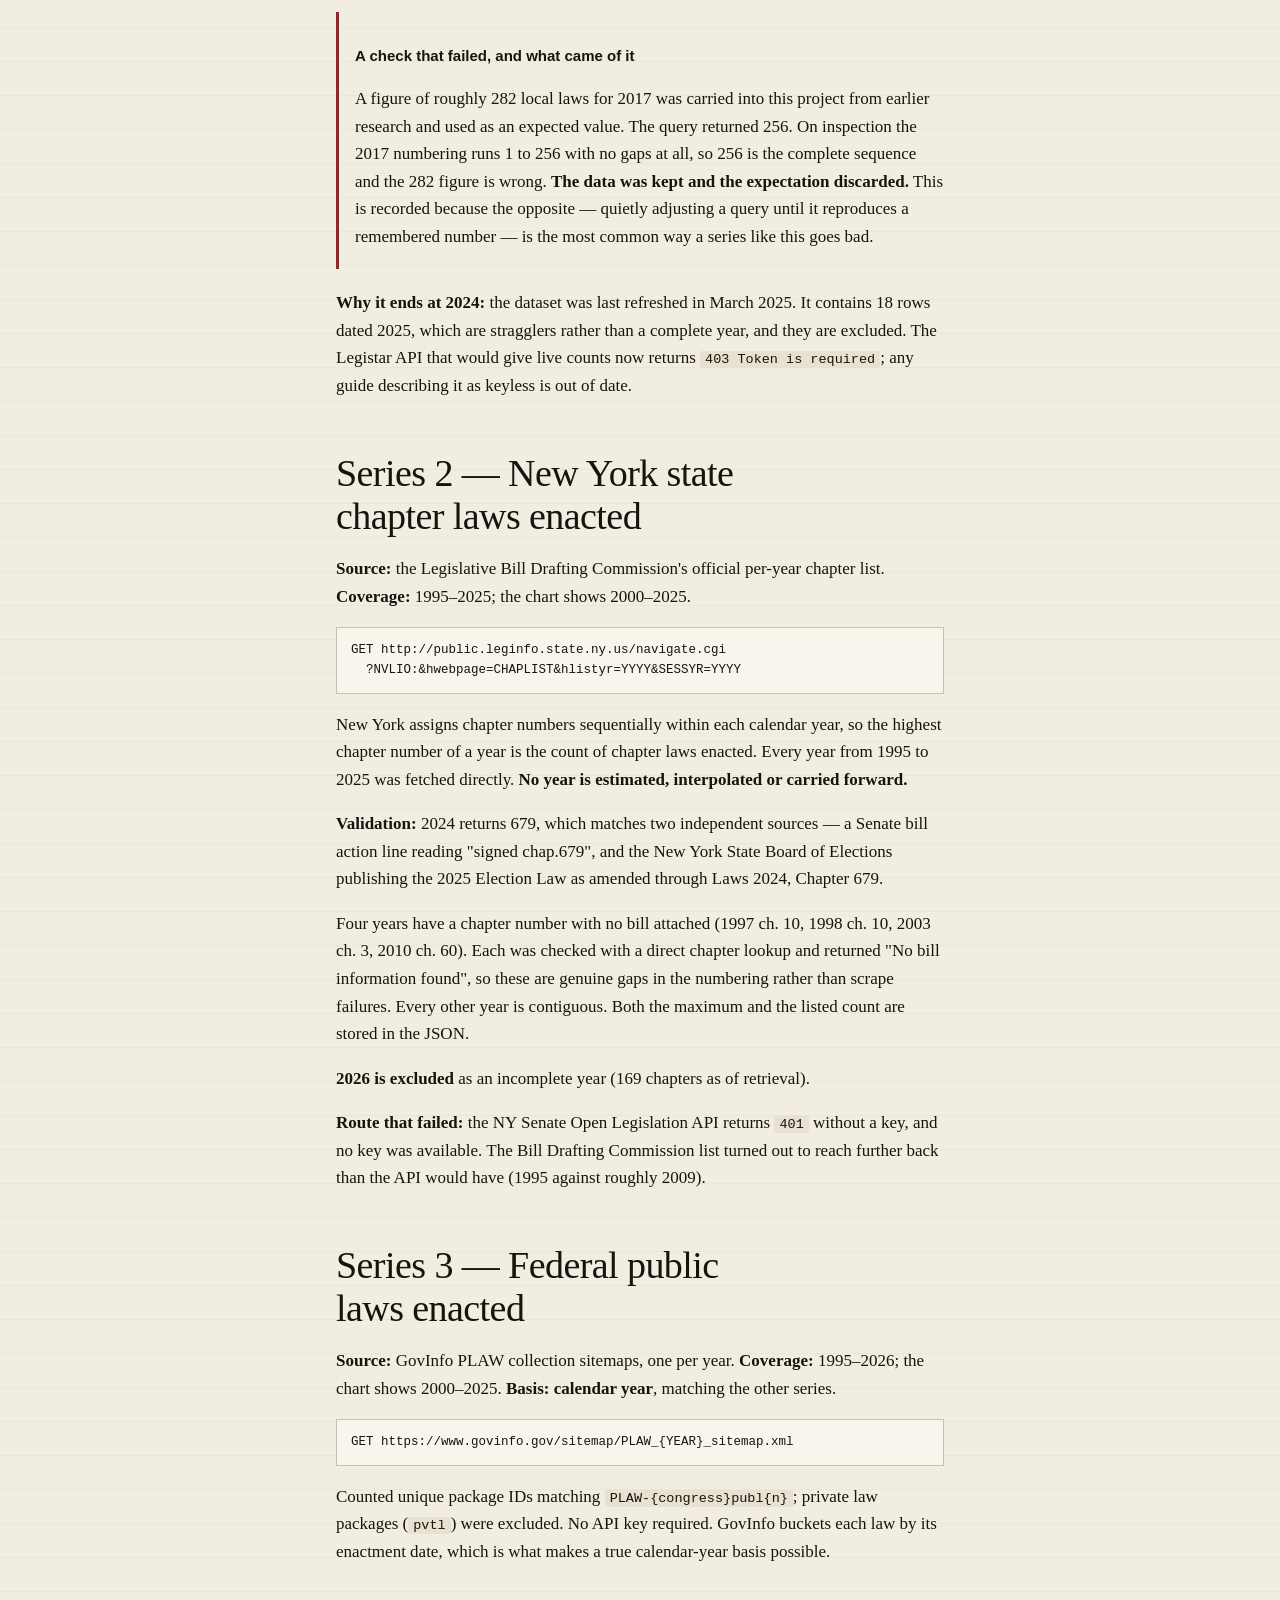
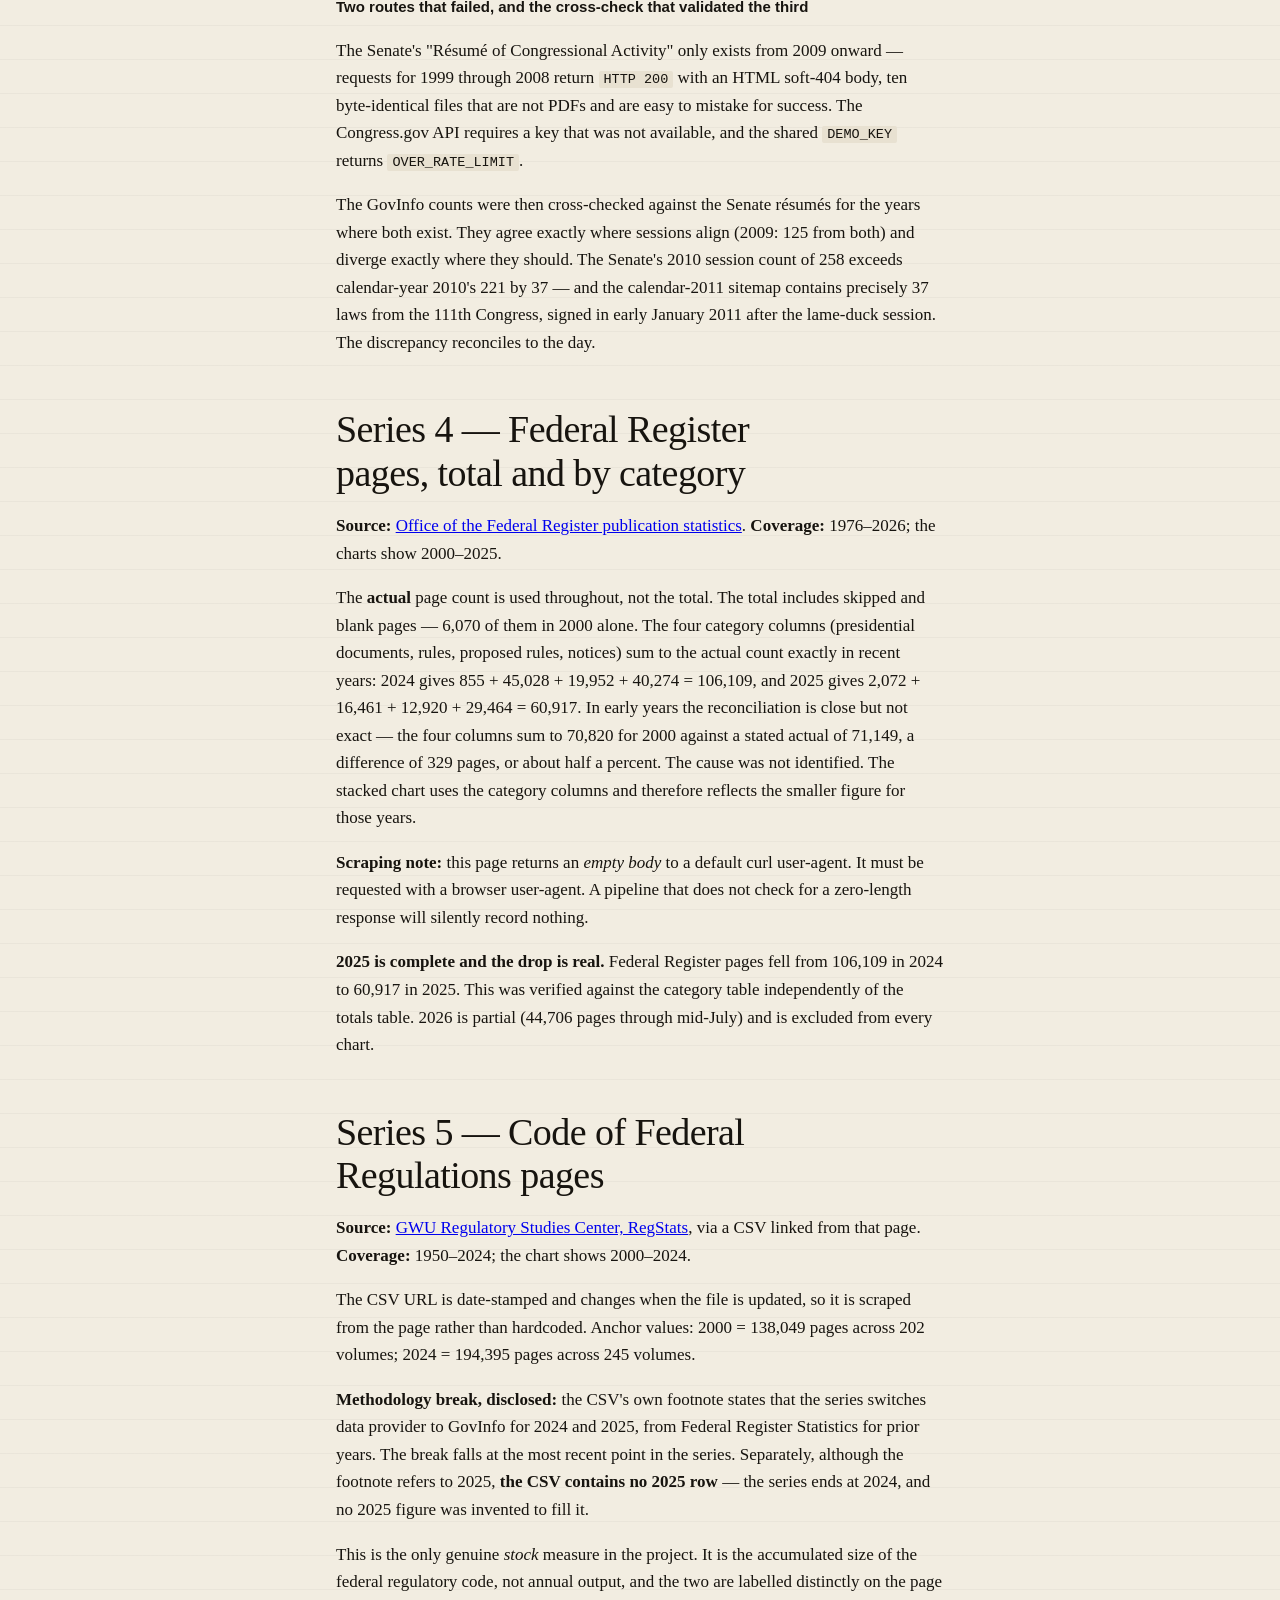
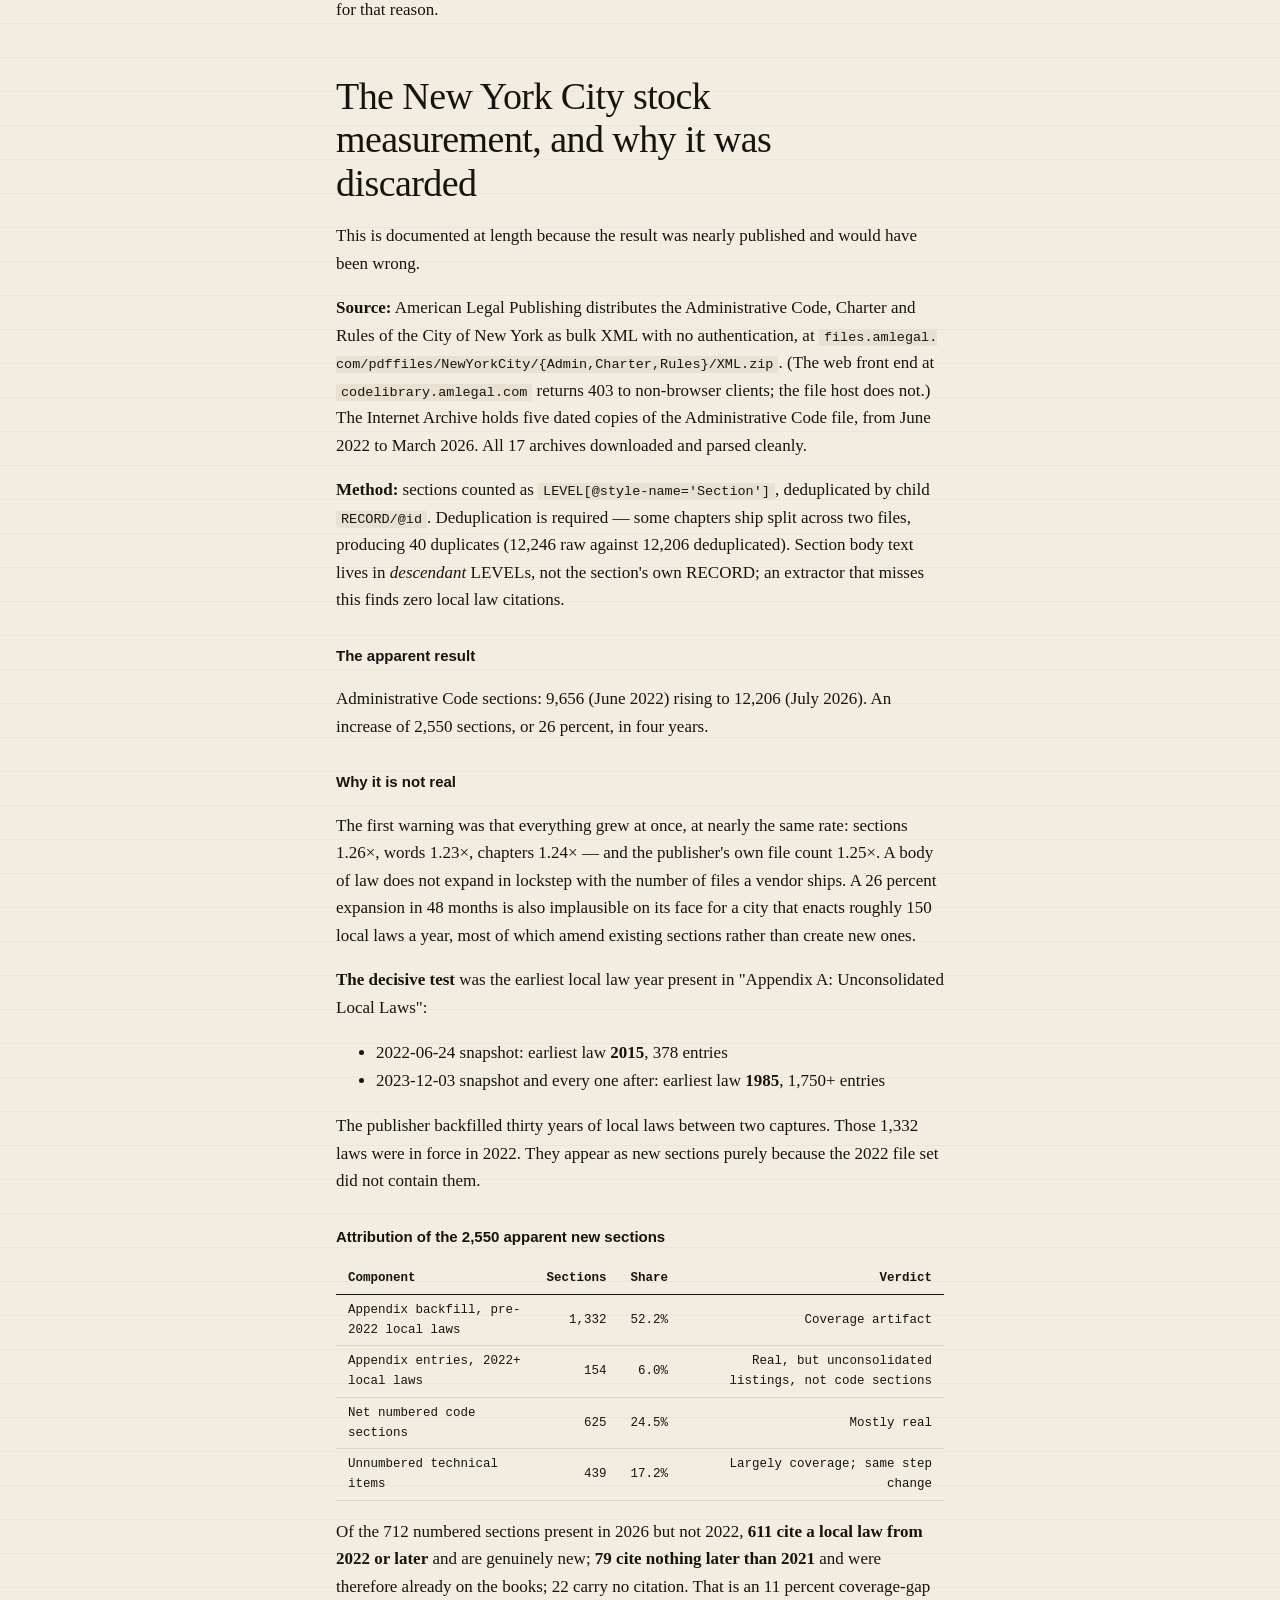
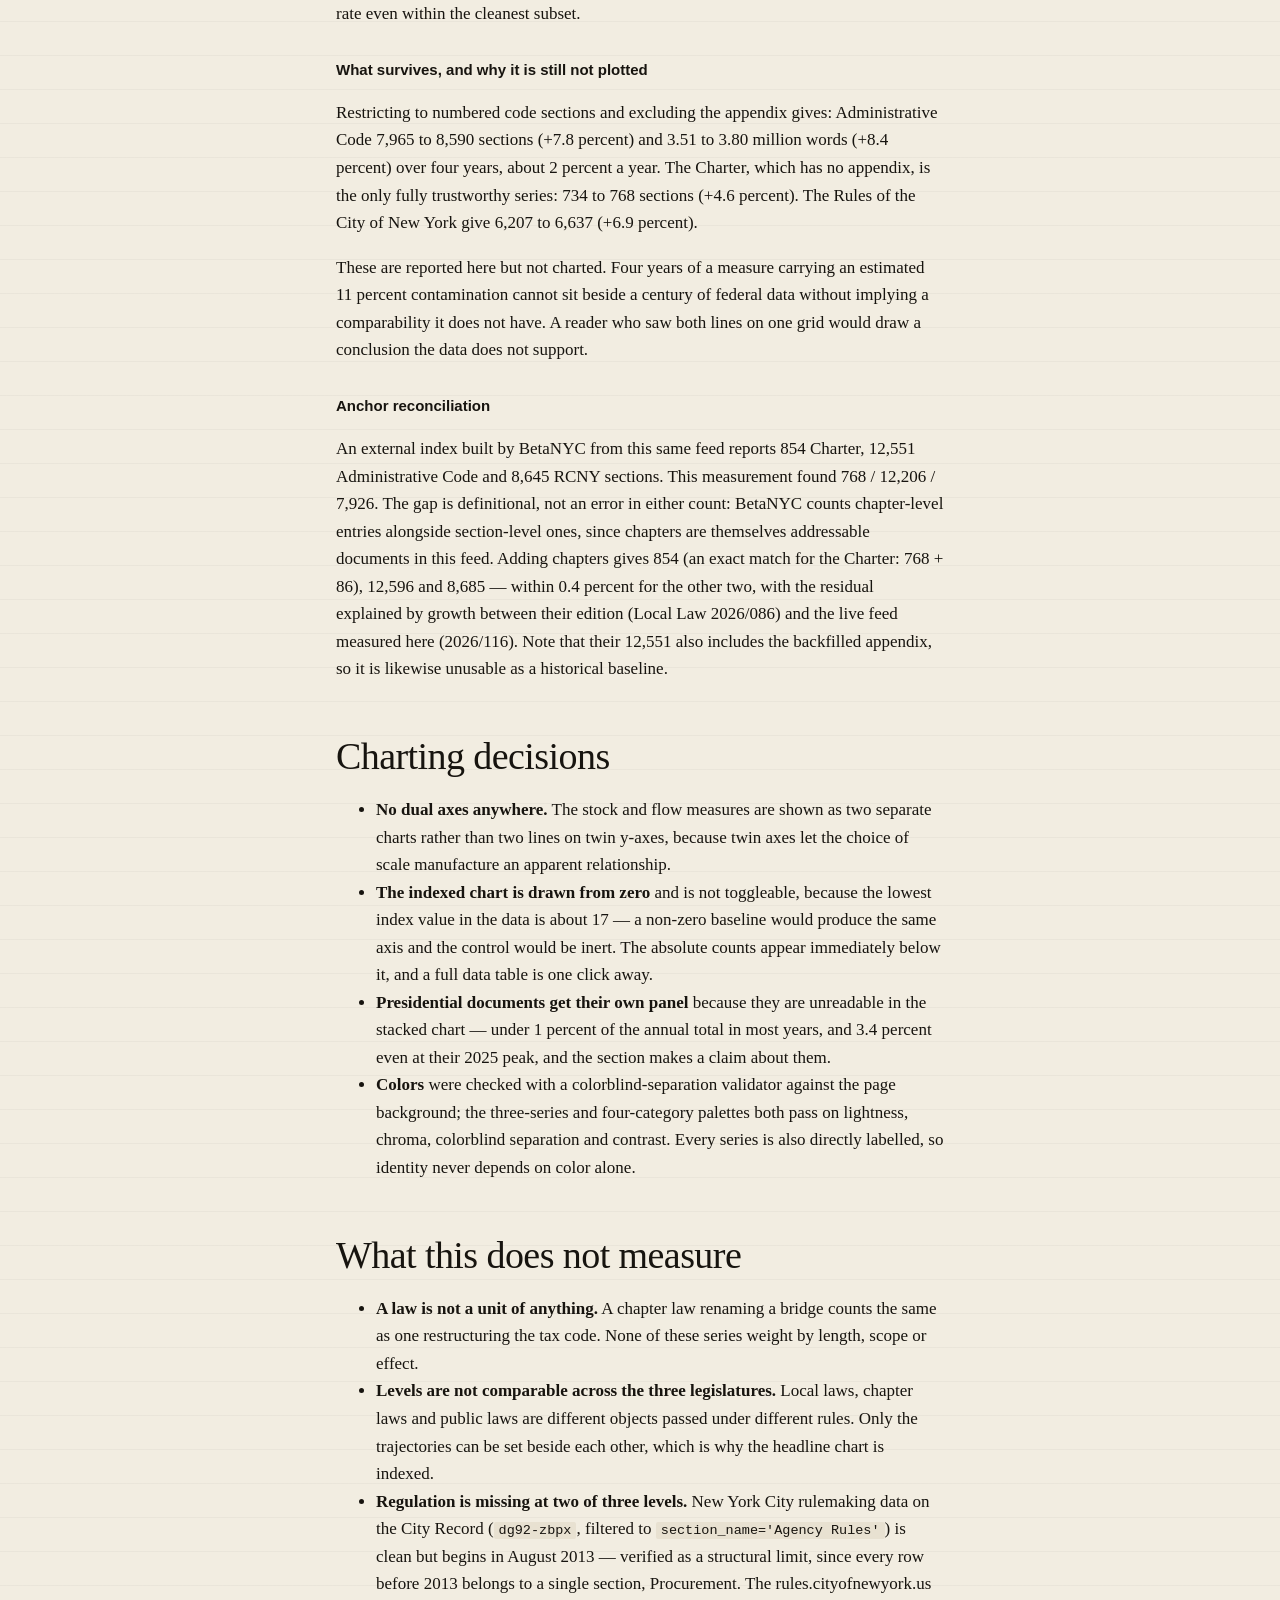
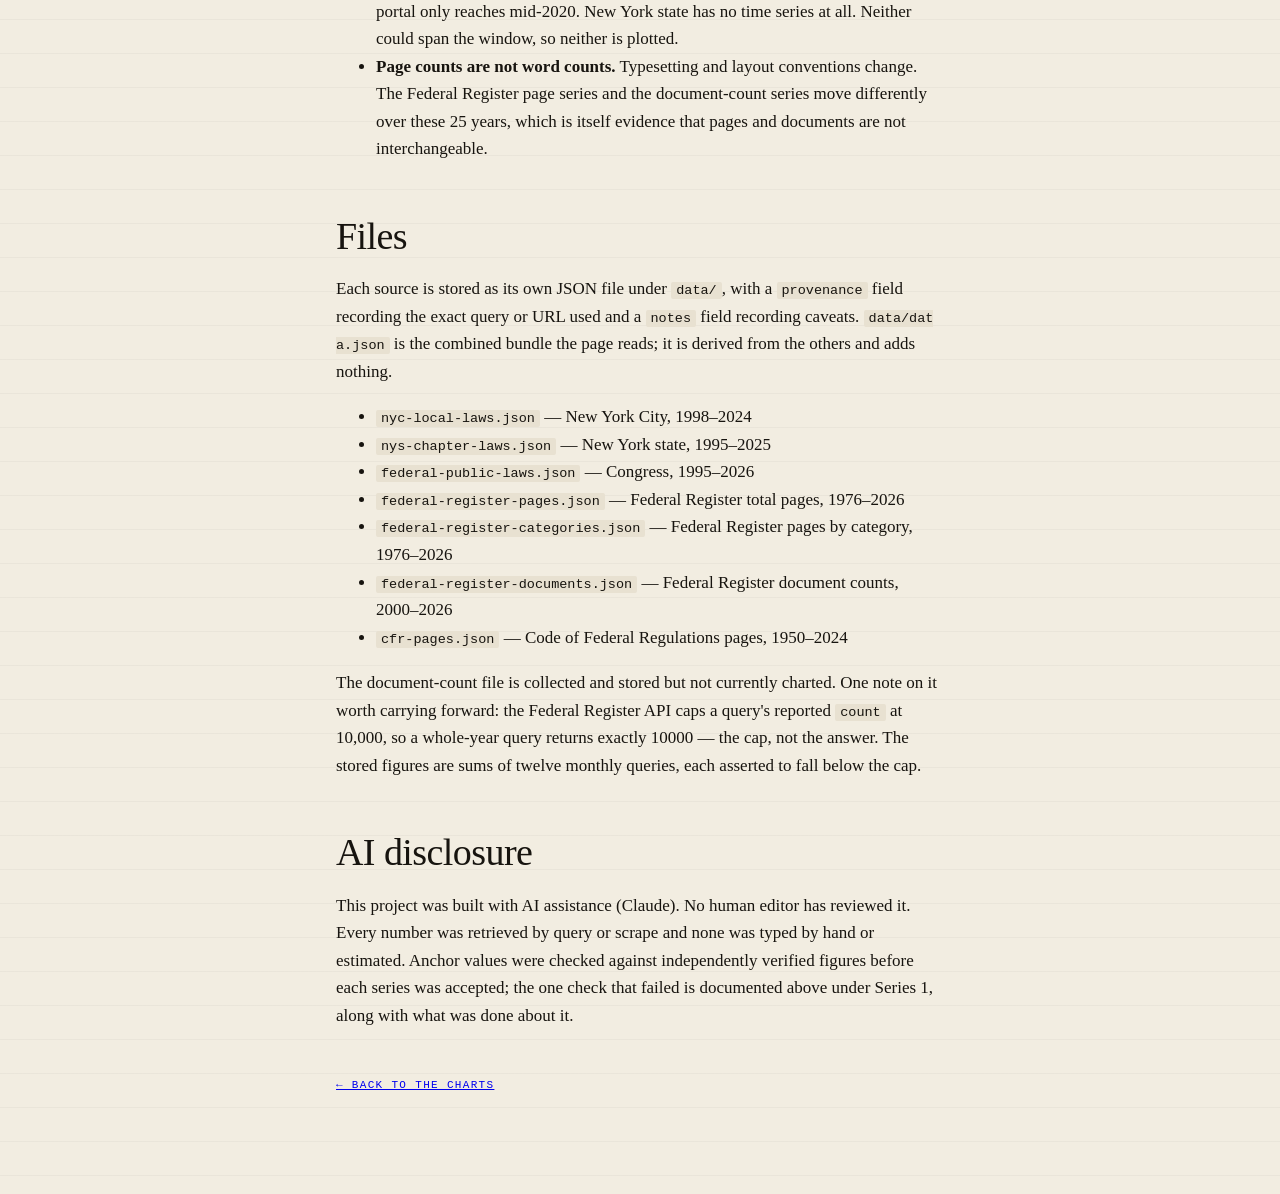
==== commit 9ecd41d5: "Reframe around cumulative stock: measure the code, not the enactments The original framing counted l" ====
--- a/methodology.html
+++ b/methodology.html
@@ -27,6 +27,41 @@
   <h1 style="font-size:clamp(34px,6vw,58px)">Methodology</h1>
   <p class="dek">Every series, where it came from, what it counts, and what failed.</p>
   <p class="byline">Data retrieved July 19, 2026</p>
+
+  <h2>Stock and flow, and why both are here</h2>
+  <p>Two different questions hide inside "how much law is there," and they need different measurements.</p>
+  <p><b>Flow</b> is how much law a body enacts in a year. <b>Stock</b> is how much law is on the books at a moment. They are not convertible, and the reason is the one most people arrive at on their own: most laws amend laws that already exist. A statute that rewrites forty sections counts as one enactment. So does one that repeals an entire chapter. Counting enactments therefore tells you about legislative activity and almost nothing about the size of the corpus.</p>
+  <p>The way out is to stop counting enactments and measure <b>the code itself</b> &mdash; the consolidated text, in which every amendment and repeal has already been applied. Compare the code at two dates and amendments net out automatically; you never have to track them. The size of the code at time T minus its size at time T&minus;1 <em>is</em> the net effect of everything that happened in between.</p>
+  <p>That makes the real constraint archival rather than conceptual: did anyone preserve a machine-readable copy of the code as it stood in past years? The answer varies enormously by government.</p>
+  <table style="margin:18px 0">
+    <thead><tr><th>Corpus</th><th>Snapshots from</th><th>Why</th></tr></thead>
+    <tbody>
+      <tr><td>US Code</td><td>1926</td><td>Bound editions, later digitized</td></tr>
+      <tr><td>Code of Federal Regulations</td><td>1950</td><td>Annual page counts published</td></tr>
+      <tr><td>NY Consolidated Laws</td><td>Oct 2014</td><td>Senate API retains weekly versions</td></tr>
+      <tr><td>NYC Administrative Code</td><td>2022</td><td>Only via archived copies of a publisher's bulk file</td></tr>
+      <tr><td>NYCRR (state regulations)</td><td>never</td><td>Licensed to Westlaw, not machine-readable</td></tr>
+    </tbody>
+  </table>
+  <p>The federal government archived its own law. Albany began about a decade ago. New York City effectively did not &mdash; the only reason any earlier snapshot exists is that the Internet Archive happened to capture a commercial publisher's ZIP file a handful of times.</p>
+
+  <h2>Measuring the stock: the US Code</h2>
+  <p><b>Primary source:</b> Jeong et al., "A century of evolution in the complexity of the United States legal code," <i>Scientific Data</i> 13:13 (January 2026), data at <a href="https://doi.org/10.6084/m9.figshare.29540039">figshare 10.6084/m9.figshare.29540039</a>. <b>Unit:</b> words. <b>Coverage:</b> 1926&ndash;2023.</p>
+  <p>The deposited archive is 1.88 GB. Rather than download it, the ZIP central directory was read over HTTP range requests against the signed storage URL and only the single needed member inflated (<code>Data Set1/ContentsOfTitle.csv</code>, 109 KB compressed).</p>
+  <h3>A trap in the file</h3>
+  <p>The CSV carries a per-year <code>All titles</code> aggregate row <em>alongside</em> the numbered-title rows. Summing the rows naively double-counts every year. The aggregate row was verified equal to the sum of the numbered titles at a ratio of 1.0000 in all 41 years, and used as the authoritative total.</p>
+  <h3>Caveats, in order of how much they matter</h3>
+  <ul>
+    <li><b>Coverage is not annual before 1994.</b> Main editions appear every six years: 1926, 1934, 1940, 1946, 1952, 1958, 1964, 1970, 1976, 1982, 1988. Annual from 1994. <b>1989&ndash;1993 are absent from the dataset and are omitted rather than interpolated</b>, which is why the chart has a visible gap there rather than a straight line.</li>
+    <li><b>Methodology break at 1994.</b> Editions through 1988 were OCR-scanned from print and cleaned with a language model; 1994 onward was taken from official electronic text. Empirically the break produces no visible discontinuity (21.6 percent growth 1982&ndash;88 against 27.1 percent 1988&ndash;94), but pre-1994 values are lower confidence. The authors single out 1926 as their weakest edition.</li>
+    <li><b>The level is not comparable to other published figures.</b> The counted text includes section headers, historical notes and revision records &mdash; roughly 54 percent more content than counts covering operative statutory language only. The trend is the reliable part.</li>
+  </ul>
+
+  <h3>Independent verification: page counts from GovInfo</h3>
+  <p>To check the word series, a second and entirely separate measurement was built from government publication metadata. <code>www.govinfo.gov/metadata/pkg/{package}/mods.xml</code> is keyless and its package-level <code>&lt;extent&gt;</code> matches the authenticated REST API exactly. 1,674 packages were harvested, 1,551 carrying page counts, against the API's reported collection count of 1,552. Coverage 1994&ndash;2024.</p>
+  <p><b>The carry-forward gotcha, and proof it is real.</b> The Office of Law Revision Counsel does not reissue every title every year. Summing only the titles published in a given year manufactures a fake collapse: in 2004 just 46 titles were reissued, and the naive sum reads 33,269 pages against a correct 39,231 &mdash; <b>a 15.2 percent phantom dip</b> that would look exactly like deregulation. Every year therefore uses each title's most recent edition at or before that year. Titles are never back-filled, so a title contributes zero until its first edition (Title 54 from 2014, Title 34 from 2017, Title 53 reserved). The naive series is retained in <code>us-code-pages-govinfo.json</code> under <code>naive_no_carry_forward</code>, labelled not to be plotted, purely as a counterexample.</p>
+  <p><b>Agreement between the two methods:</b> over the 30 overlapping years, Pearson r = 0.9945 on levels. Growth 1.640&times; (words) against 1.785&times; (pages). Words per page holds near-constant at a mean of 894 with a coefficient of variation of 2.0 percent, which is the strongest single indication that the two are measuring the same corpus. Indexed to 2000 they finish at 146.1 and 146.3.</p>
+  <p><b>One limit, stated rather than buried:</b> year-over-year <em>increments</em> do not correlate between the two series (r = 0.05). Annual changes are small relative to the lumpiness of page counts and reissue timing. Neither series supports a claim about any single year's change &mdash; only the multi-year trend. Pages growing slightly faster than words is consistent with typesetting drift.</p>
 
   <h2>The question, and why it had to change</h2>
   <p>The original brief was to measure the growth of law at the city, state and federal level, possibly by pages of code. That is not achievable, and the reason is worth stating first.</p>
@@ -88,6 +123,42 @@
   <p><b>Methodology break, disclosed:</b> the CSV's own footnote states that the series switches data provider to GovInfo for 2024 and 2025, from Federal Register Statistics for prior years. The break falls at the most recent point in the series. Separately, although the footnote refers to 2025, <b>the CSV contains no 2025 row</b> &mdash; the series ends at 2024, and no 2025 figure was invented to fill it.</p>
   <p>This is the only genuine <em>stock</em> measure in the project. It is the accumulated size of the federal regulatory code, not annual output, and the two are labelled distinctly on the page for that reason.</p>
 
+  <h2>The New York City stock measurement, and why it was discarded</h2>
+  <p>This is documented at length because the result was nearly published and would have been wrong.</p>
+  <p><b>Source:</b> American Legal Publishing distributes the Administrative Code, Charter and Rules of the City of New York as bulk XML with no authentication, at <code>files.amlegal.com/pdffiles/NewYorkCity/{Admin,Charter,Rules}/XML.zip</code>. (The web front end at <code>codelibrary.amlegal.com</code> returns 403 to non-browser clients; the file host does not.) The Internet Archive holds five dated copies of the Administrative Code file, from June 2022 to March 2026. All 17 archives downloaded and parsed cleanly.</p>
+  <p><b>Method:</b> sections counted as <code>LEVEL[@style-name='Section']</code>, deduplicated by child <code>RECORD/@id</code>. Deduplication is required &mdash; some chapters ship split across two files, producing 40 duplicates (12,246 raw against 12,206 deduplicated). Section body text lives in <em>descendant</em> LEVELs, not the section's own RECORD; an extractor that misses this finds zero local law citations.</p>
+
+  <h3>The apparent result</h3>
+  <p>Administrative Code sections: 9,656 (June 2022) rising to 12,206 (July 2026). An increase of 2,550 sections, or 26 percent, in four years.</p>
+
+  <h3>Why it is not real</h3>
+  <p>The first warning was that everything grew at once, at nearly the same rate: sections 1.26&times;, words 1.23&times;, chapters 1.24&times; &mdash; and the publisher's own file count 1.25&times;. A body of law does not expand in lockstep with the number of files a vendor ships. A 26 percent expansion in 48 months is also implausible on its face for a city that enacts roughly 150 local laws a year, most of which amend existing sections rather than create new ones.</p>
+  <p><b>The decisive test</b> was the earliest local law year present in "Appendix A: Unconsolidated Local Laws":</p>
+  <ul>
+    <li>2022-06-24 snapshot: earliest law <b>2015</b>, 378 entries</li>
+    <li>2023-12-03 snapshot and every one after: earliest law <b>1985</b>, 1,750+ entries</li>
+  </ul>
+  <p>The publisher backfilled thirty years of local laws between two captures. Those 1,332 laws were in force in 2022. They appear as new sections purely because the 2022 file set did not contain them.</p>
+
+  <h3>Attribution of the 2,550 apparent new sections</h3>
+  <table style="margin:14px 0">
+    <thead><tr><th>Component</th><th>Sections</th><th>Share</th><th>Verdict</th></tr></thead>
+    <tbody>
+      <tr><td>Appendix backfill, pre-2022 local laws</td><td>1,332</td><td>52.2%</td><td>Coverage artifact</td></tr>
+      <tr><td>Appendix entries, 2022+ local laws</td><td>154</td><td>6.0%</td><td>Real, but unconsolidated listings, not code sections</td></tr>
+      <tr><td>Net numbered code sections</td><td>625</td><td>24.5%</td><td>Mostly real</td></tr>
+      <tr><td>Unnumbered technical items</td><td>439</td><td>17.2%</td><td>Largely coverage; same step change</td></tr>
+    </tbody>
+  </table>
+  <p>Of the 712 numbered sections present in 2026 but not 2022, <b>611 cite a local law from 2022 or later</b> and are genuinely new; <b>79 cite nothing later than 2021</b> and were therefore already on the books; 22 carry no citation. That is an 11 percent coverage-gap rate even within the cleanest subset.</p>
+
+  <h3>What survives, and why it is still not plotted</h3>
+  <p>Restricting to numbered code sections and excluding the appendix gives: Administrative Code 7,965 to 8,590 sections (+7.8 percent) and 3.51 to 3.80 million words (+8.4 percent) over four years, about 2 percent a year. The Charter, which has no appendix, is the only fully trustworthy series: 734 to 768 sections (+4.6 percent). The Rules of the City of New York give 6,207 to 6,637 (+6.9 percent).</p>
+  <p>These are reported here but not charted. Four years of a measure carrying an estimated 11 percent contamination cannot sit beside a century of federal data without implying a comparability it does not have. A reader who saw both lines on one grid would draw a conclusion the data does not support.</p>
+
+  <h3>Anchor reconciliation</h3>
+  <p>An external index built by BetaNYC from this same feed reports 854 Charter, 12,551 Administrative Code and 8,645 RCNY sections. This measurement found 768 / 12,206 / 7,926. The gap is definitional, not an error in either count: BetaNYC counts chapter-level entries alongside section-level ones, since chapters are themselves addressable documents in this feed. Adding chapters gives 854 (an exact match for the Charter: 768 + 86), 12,596 and 8,685 &mdash; within 0.4 percent for the other two, with the residual explained by growth between their edition (Local Law 2026/086) and the live feed measured here (2026/116). Note that their 12,551 also includes the backfilled appendix, so it is likewise unusable as a historical baseline.</p>
+
   <h2>Charting decisions</h2>
   <ul>
     <li><b>No dual axes anywhere.</b> The stock and flow measures are shown as two separate charts rather than two lines on twin y-axes, because twin axes let the choice of scale manufacture an apparent relationship.</li>
--- a/styles.css
+++ b/styles.css
@@ -413,3 +413,9 @@
   .fig:last-child { border-bottom: none; }
   .ai-caution-pop { left: var(--gutter); right: var(--gutter); max-width: none; }
 }
+
+/* dashed legend swatch — marks a flow series against solid stock series */
+.swatch.dashed {
+  background: repeating-linear-gradient(to right,
+    var(--sw) 0 5px, transparent 5px 9px);
+}
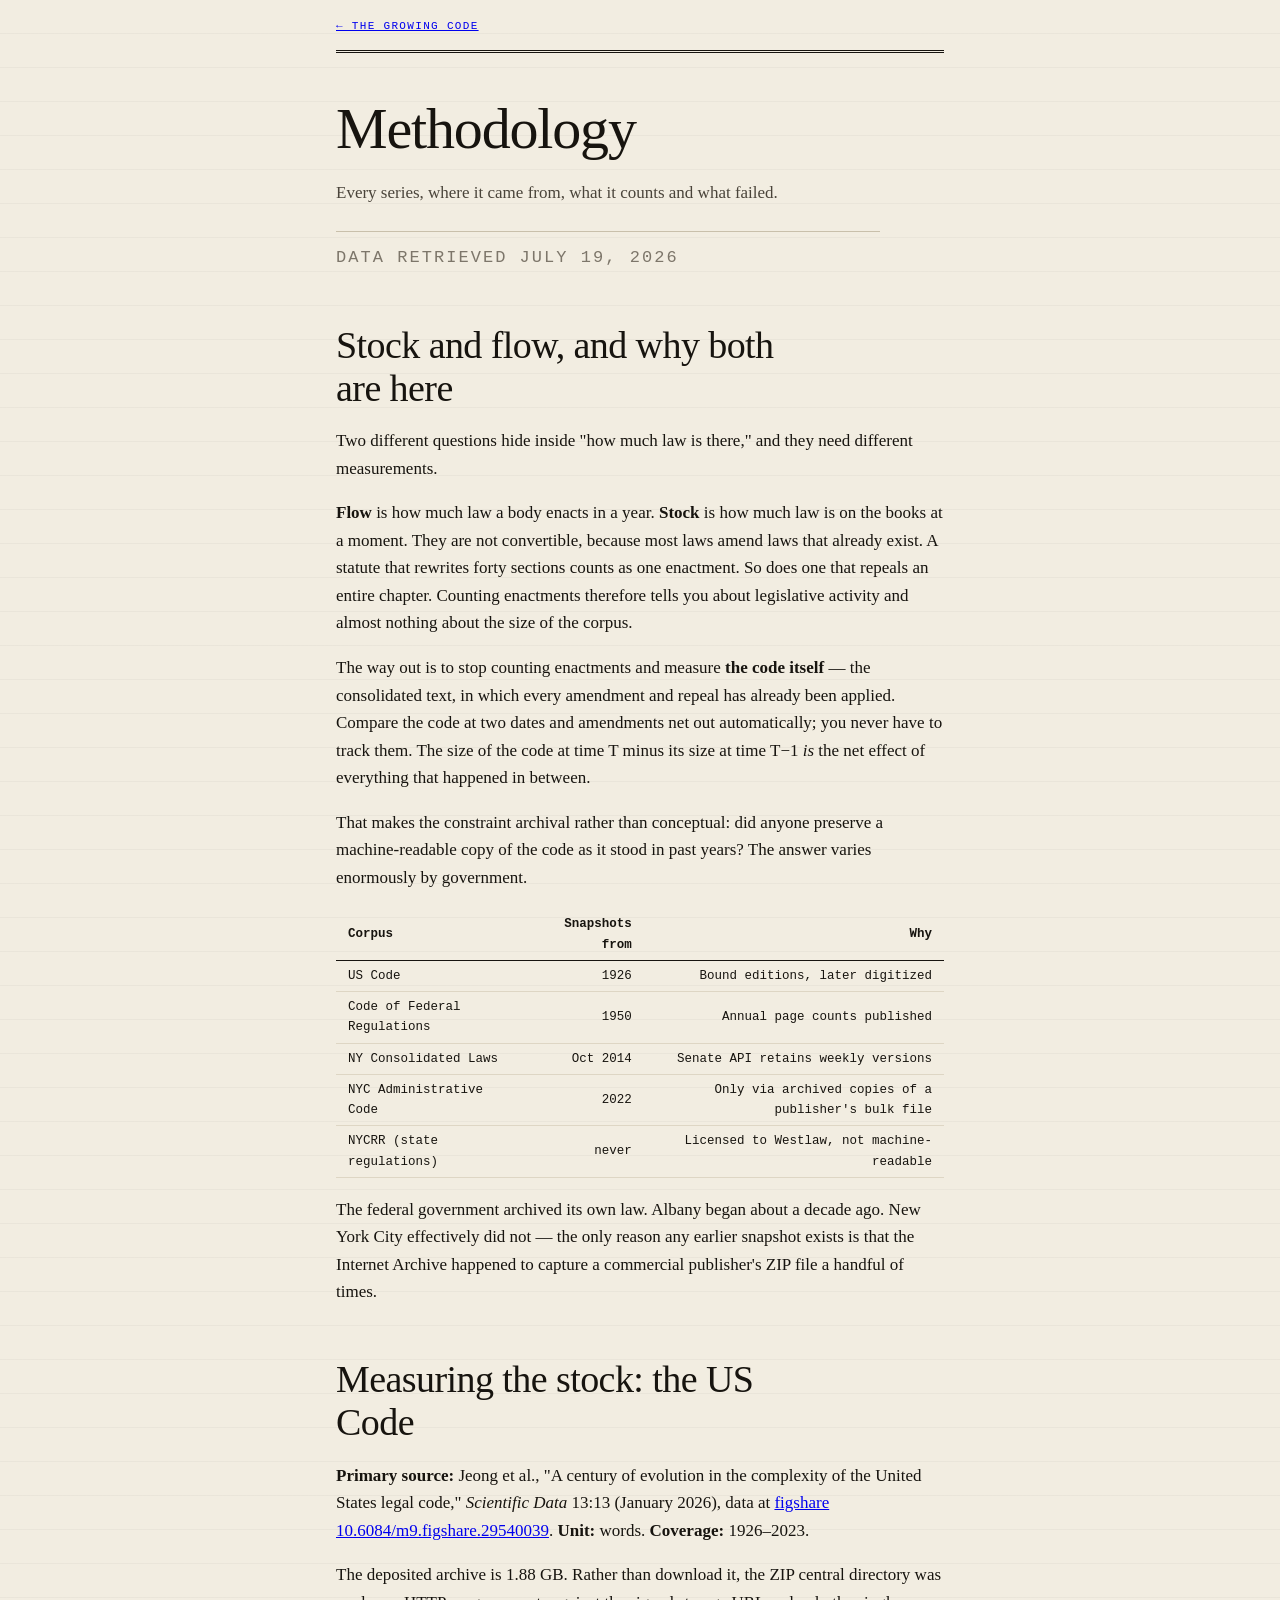
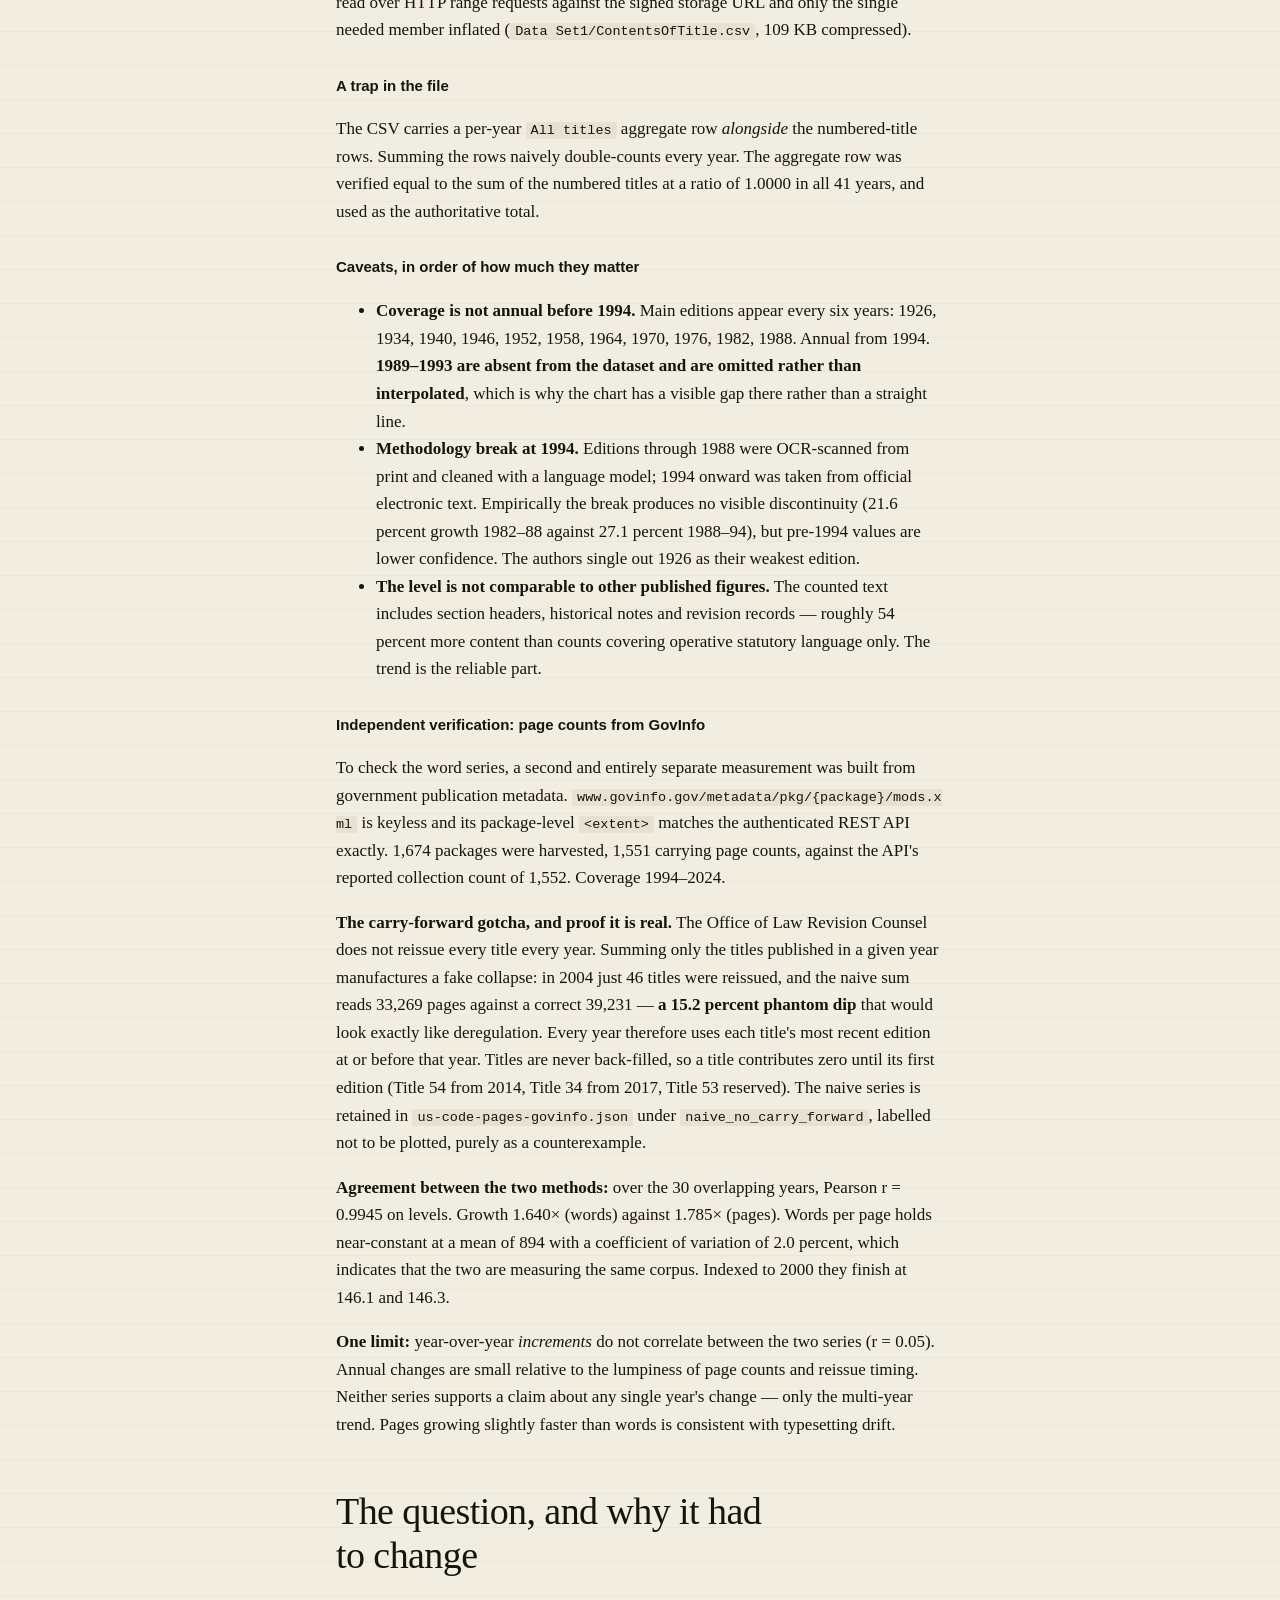
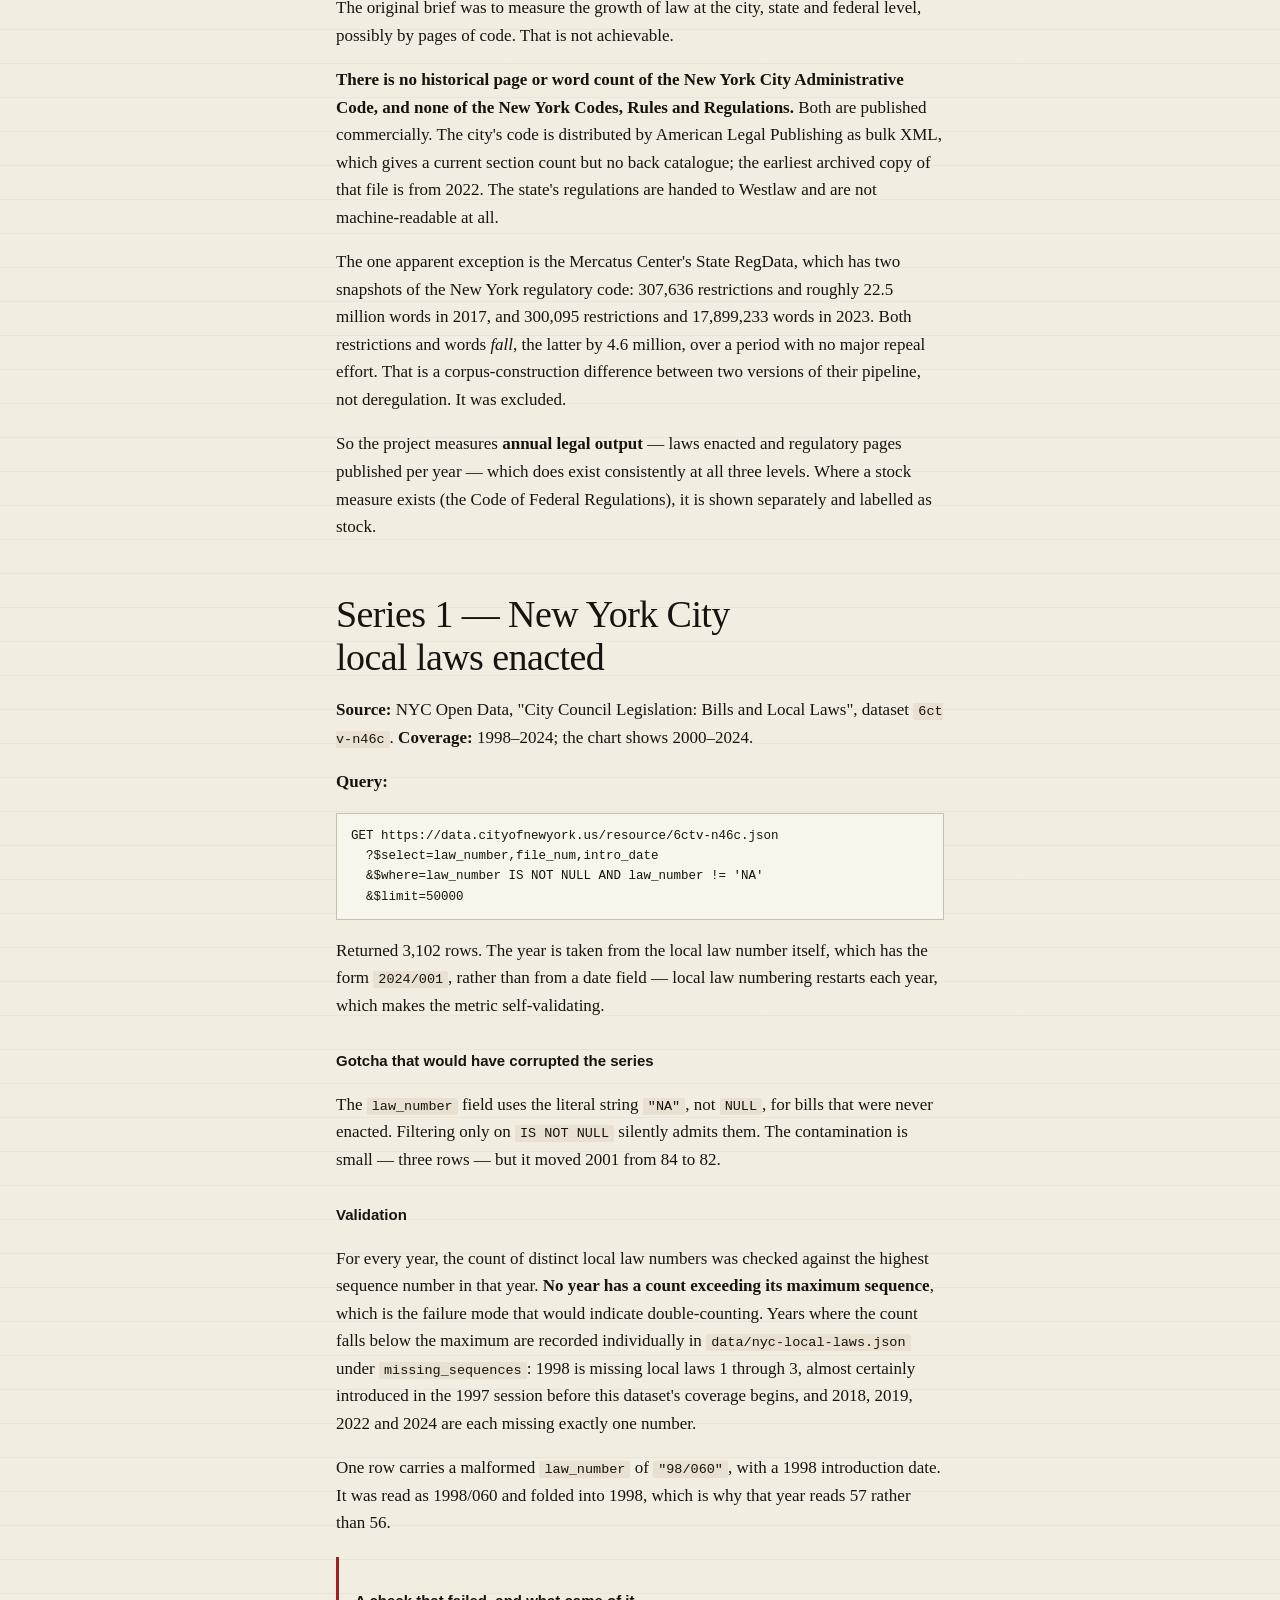
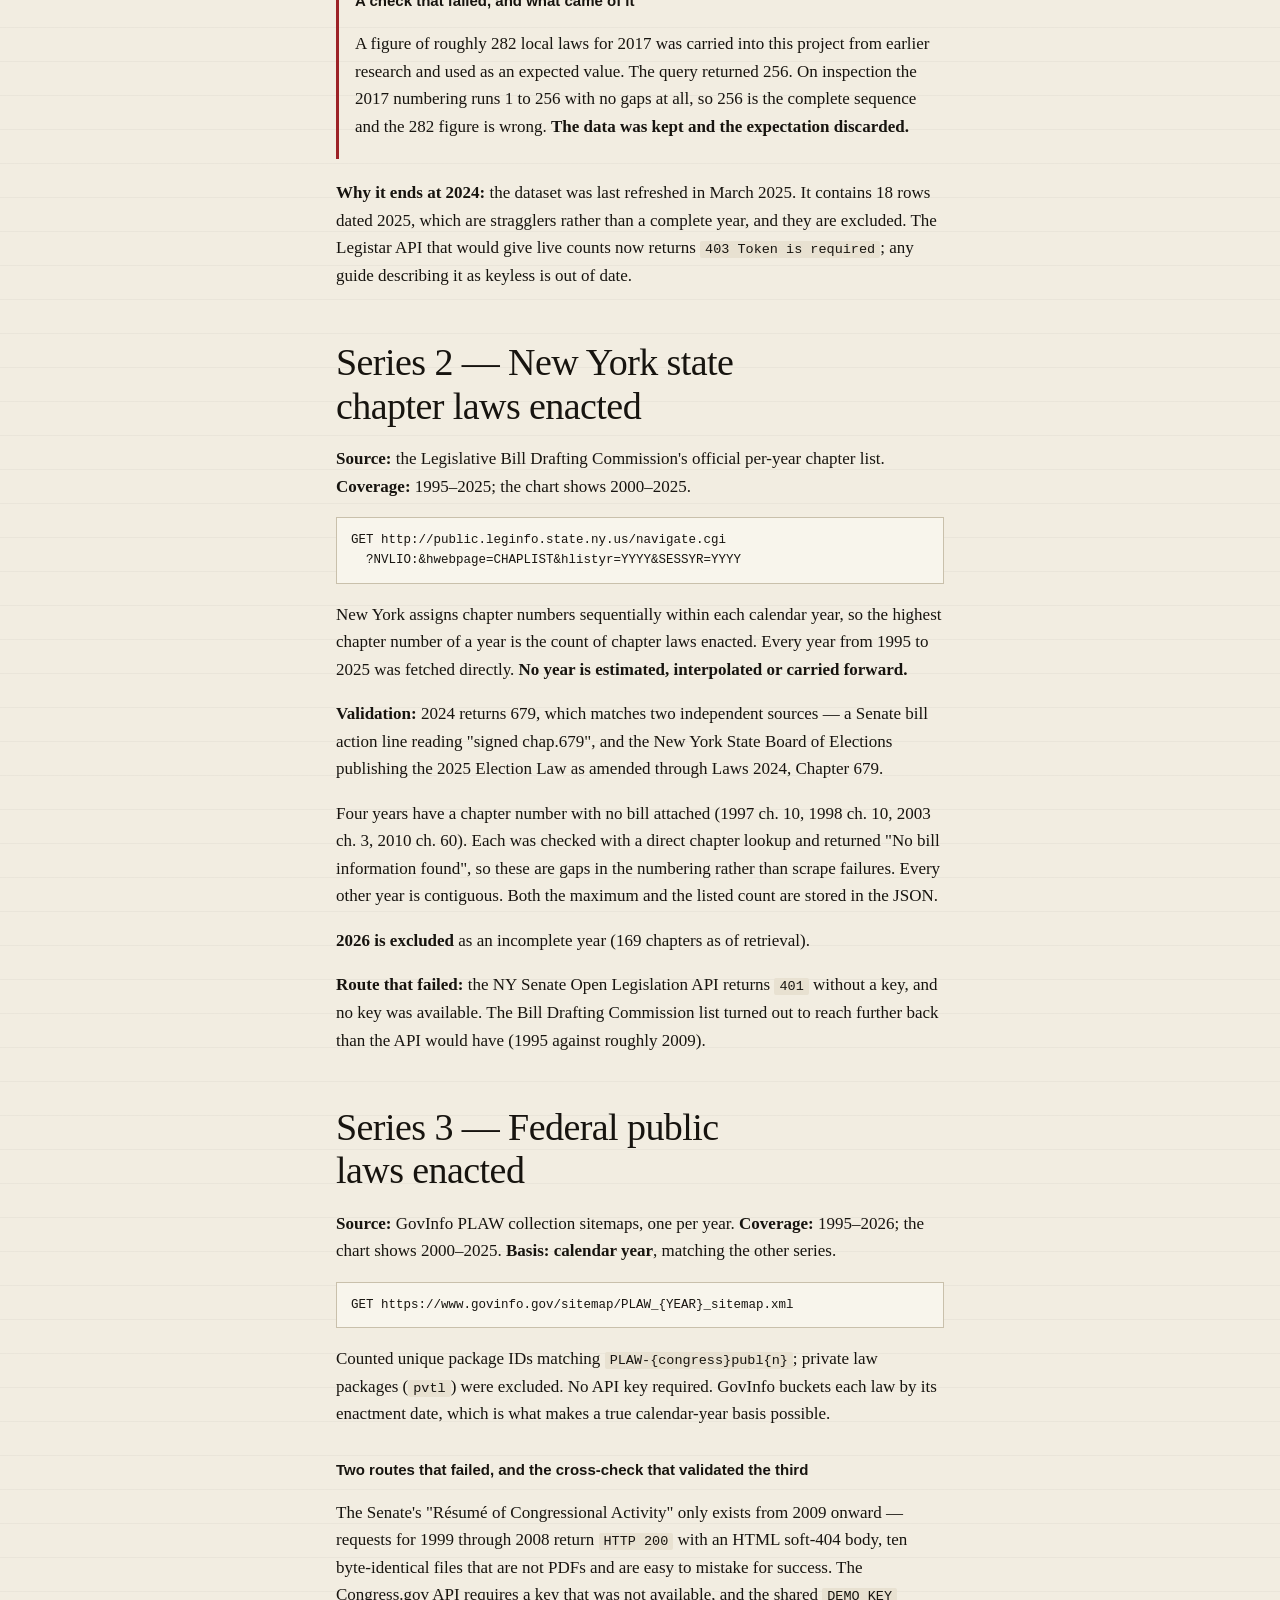
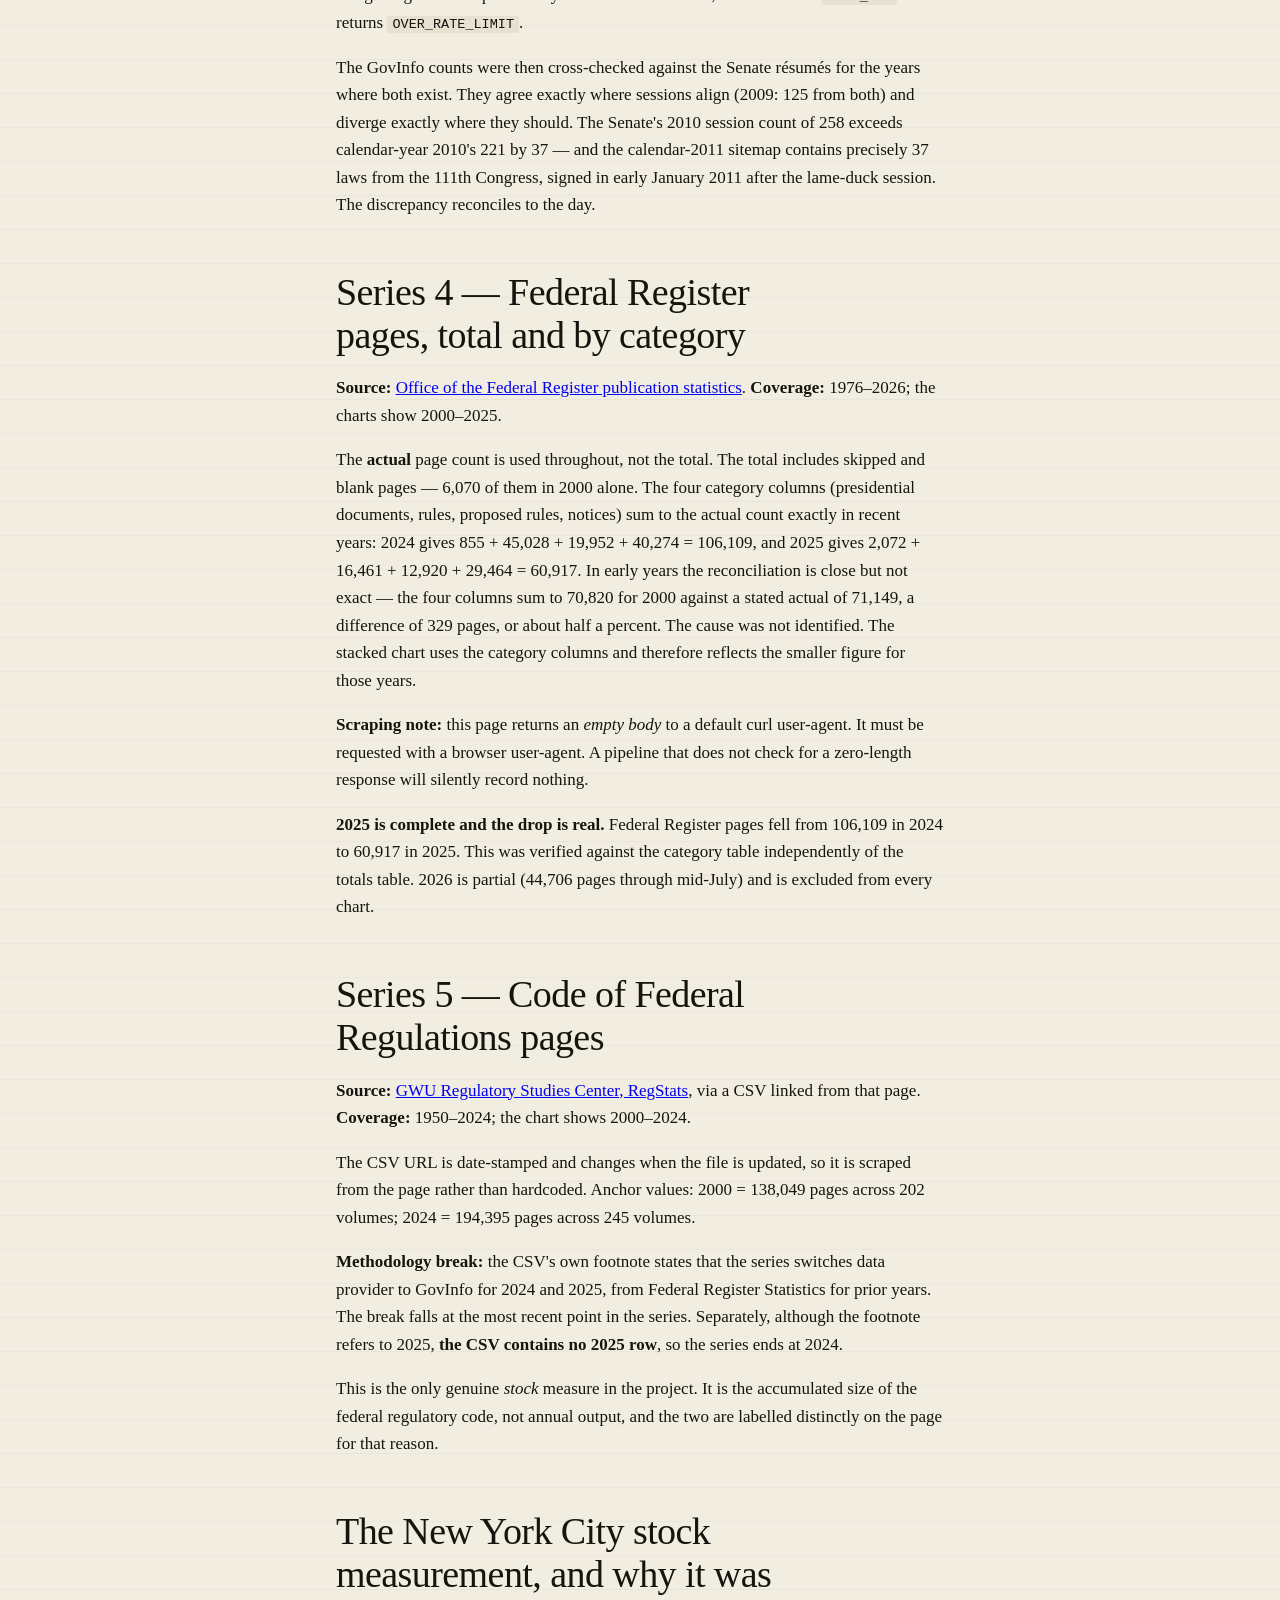
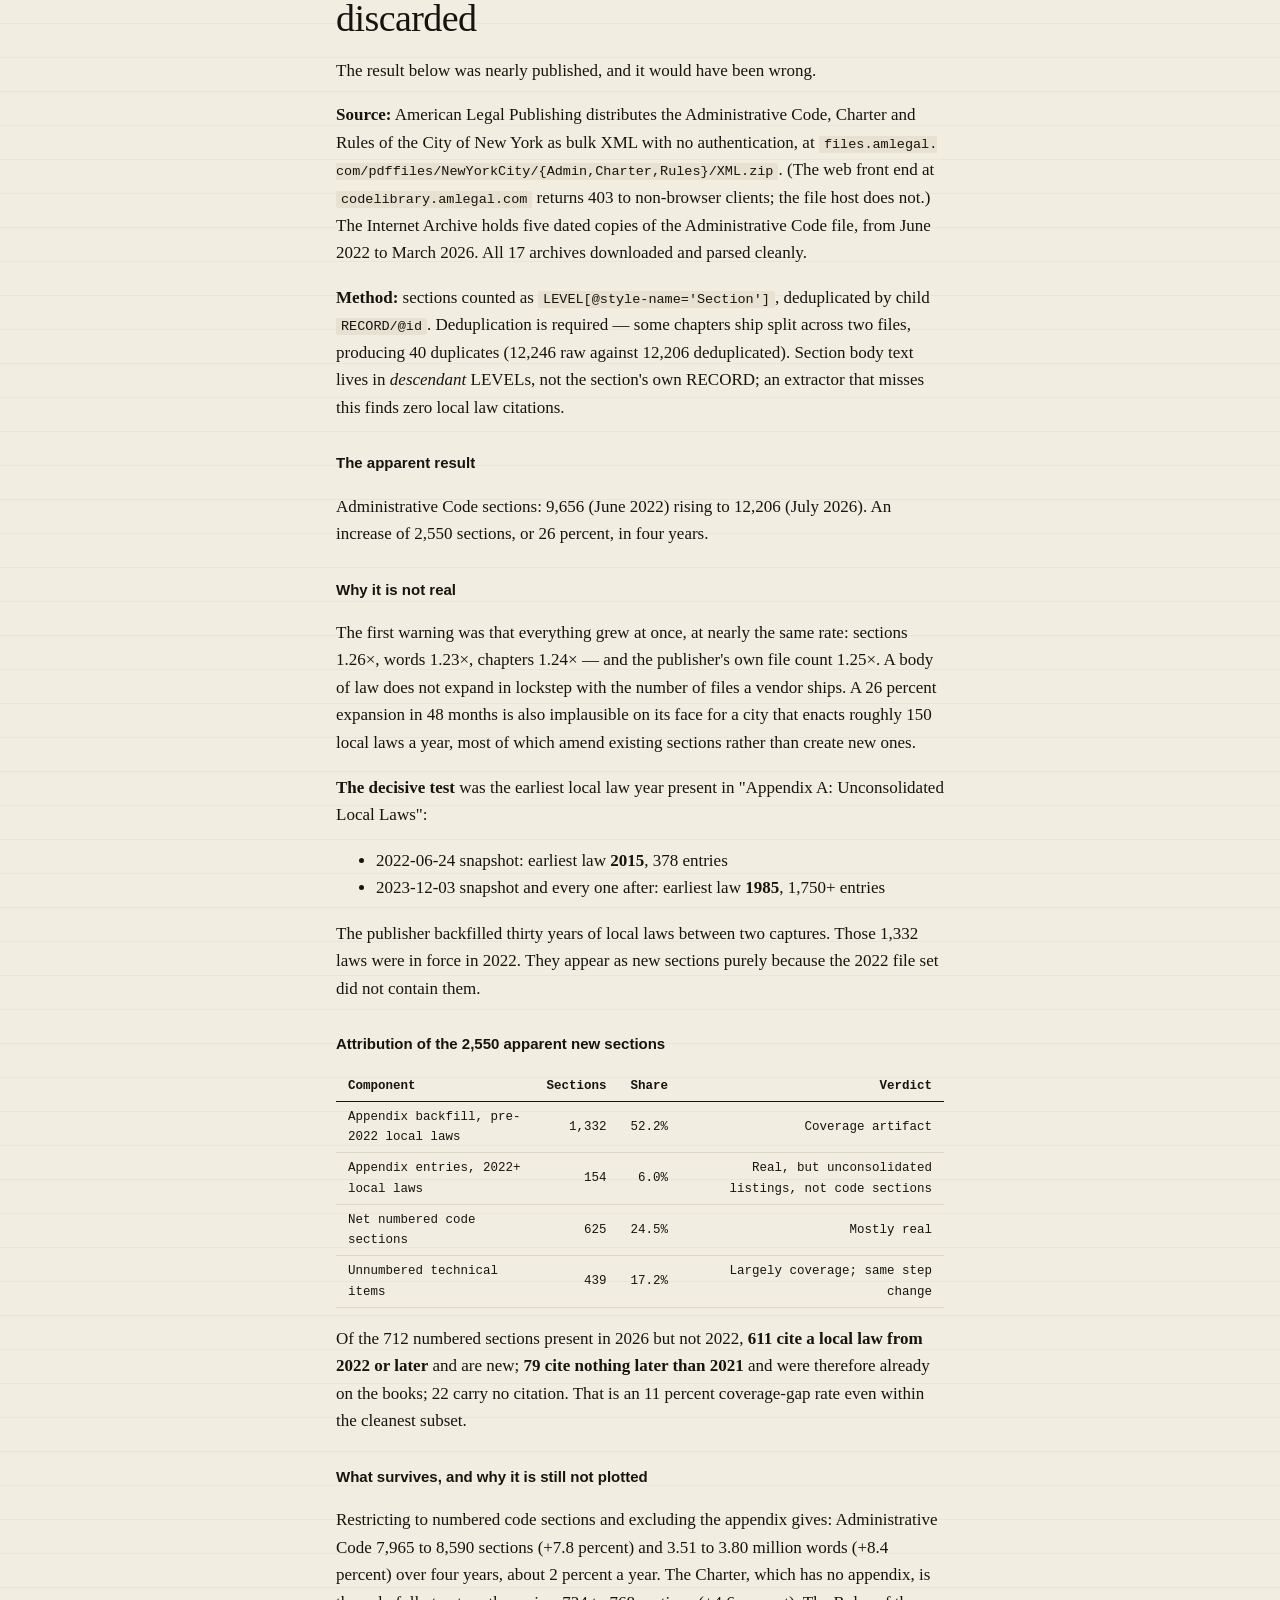
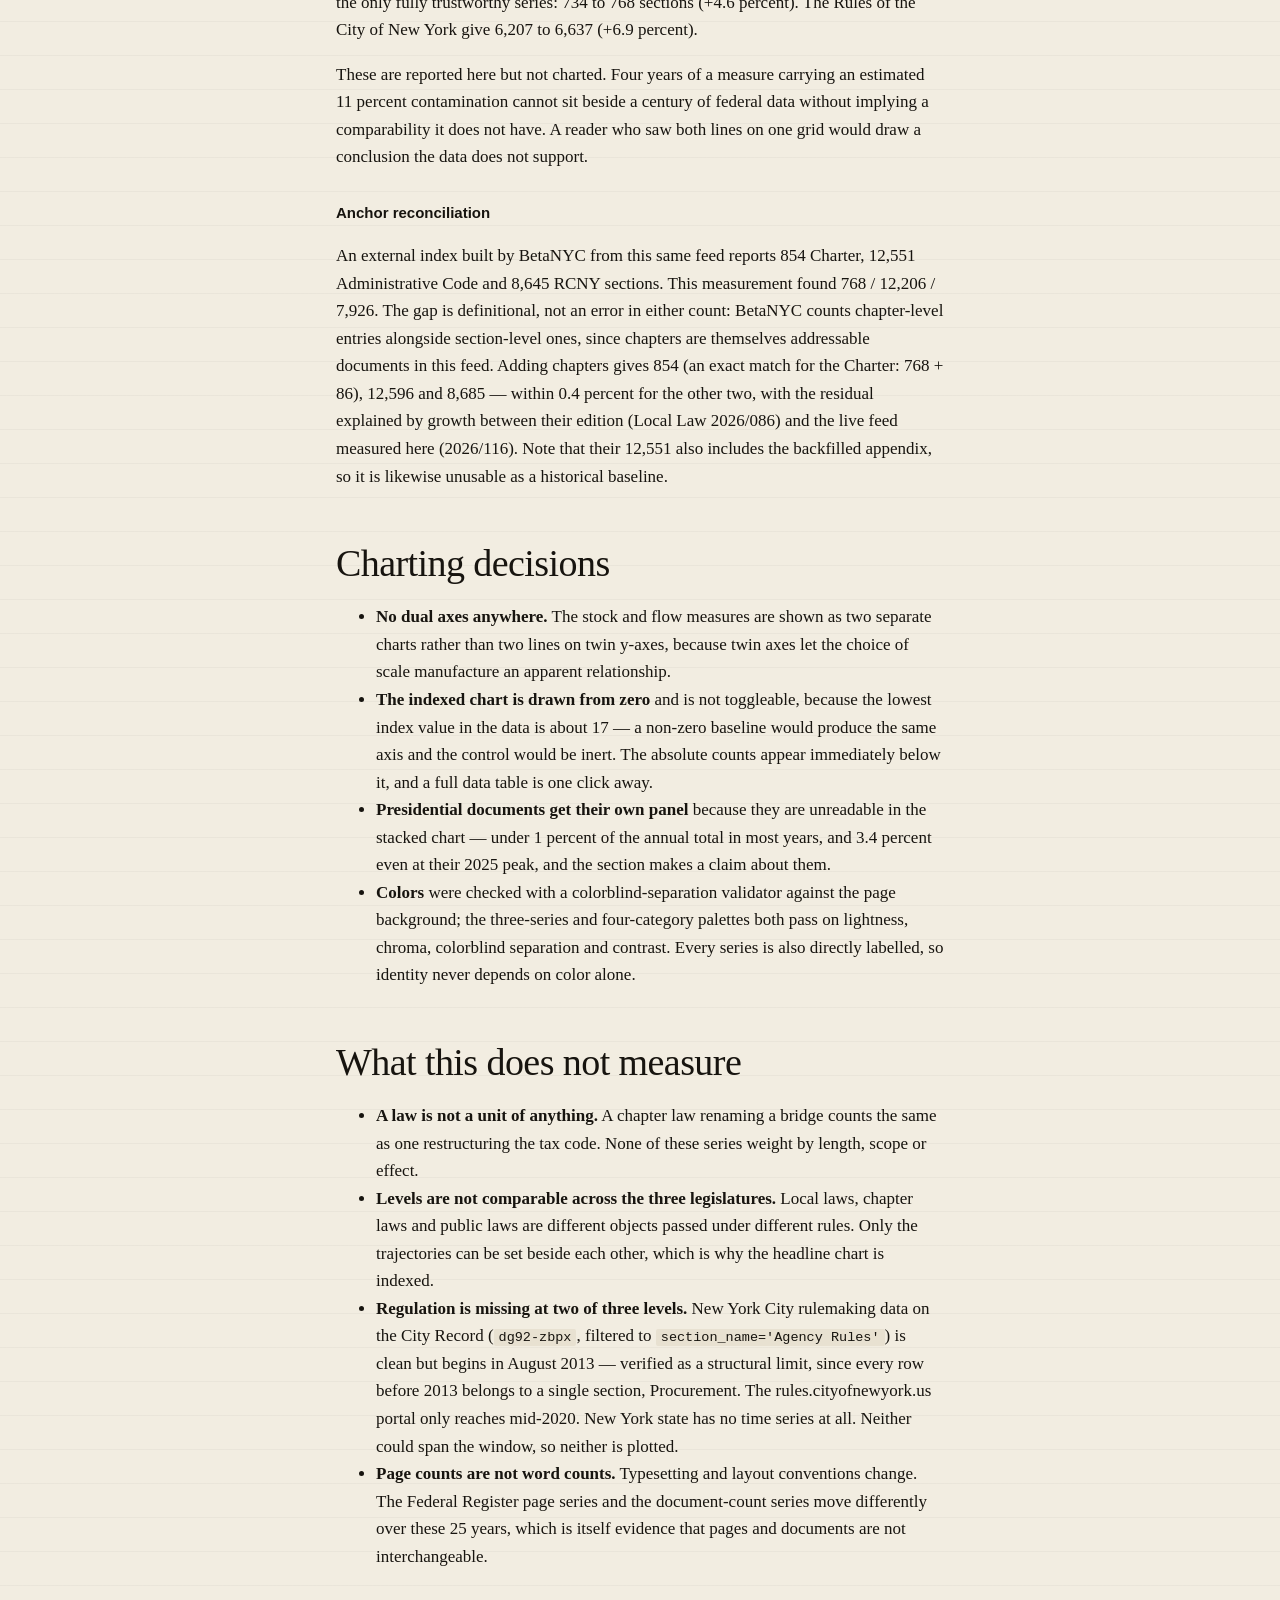
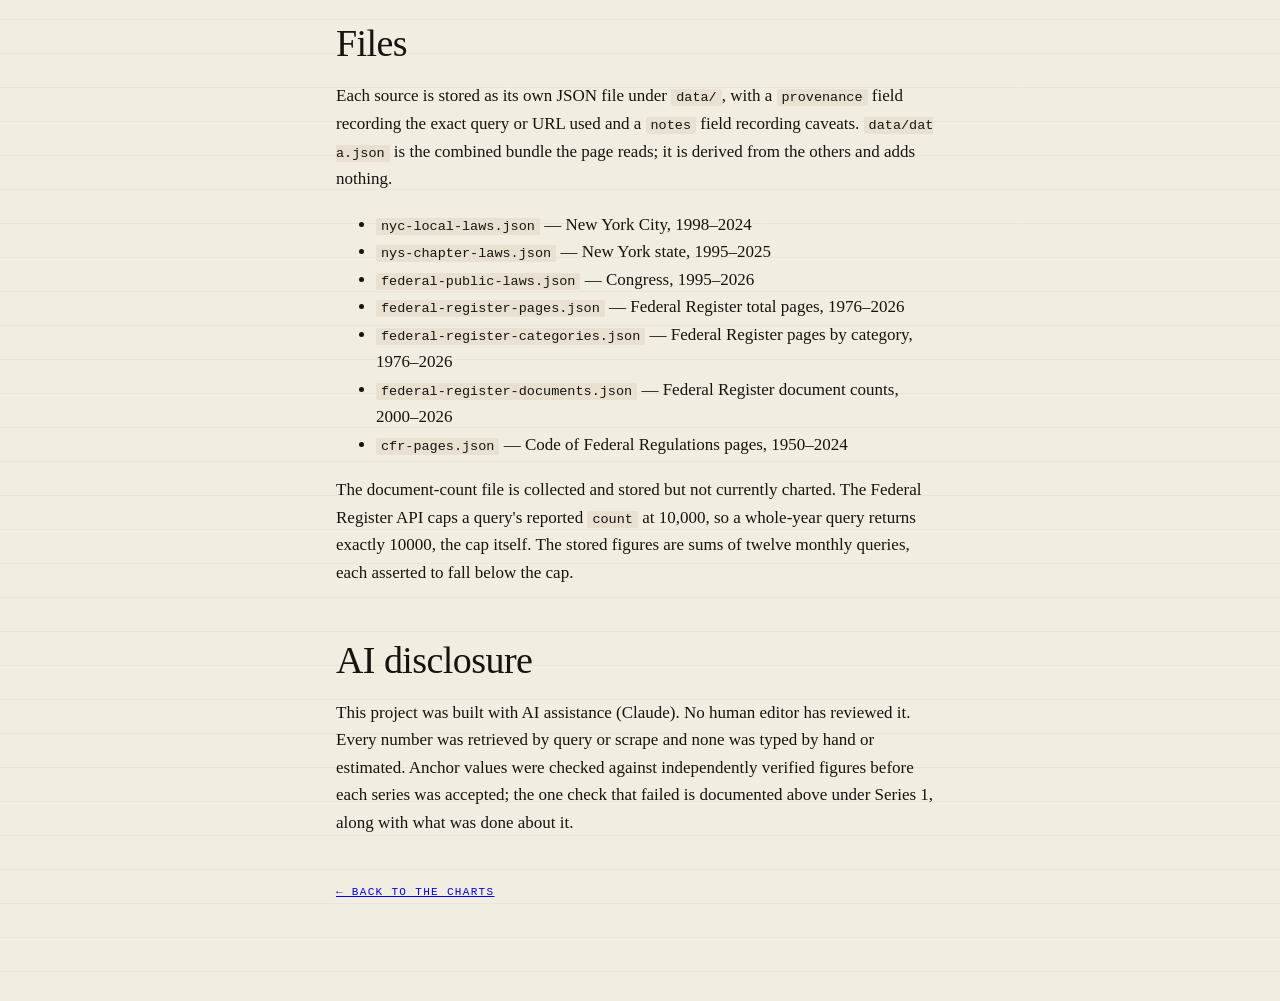
==== commit f6f4553d: "Cut AI-writing tells from page copy Rewrote sentences that read as machine-written (not-X-but-Y reve" ====
--- a/methodology.html
+++ b/methodology.html
@@ -25,14 +25,14 @@
   </header>
 
   <h1 style="font-size:clamp(34px,6vw,58px)">Methodology</h1>
-  <p class="dek">Every series, where it came from, what it counts, and what failed.</p>
+  <p class="dek">Every series, where it came from, what it counts and what failed.</p>
   <p class="byline">Data retrieved July 19, 2026</p>
 
   <h2>Stock and flow, and why both are here</h2>
   <p>Two different questions hide inside "how much law is there," and they need different measurements.</p>
-  <p><b>Flow</b> is how much law a body enacts in a year. <b>Stock</b> is how much law is on the books at a moment. They are not convertible, and the reason is the one most people arrive at on their own: most laws amend laws that already exist. A statute that rewrites forty sections counts as one enactment. So does one that repeals an entire chapter. Counting enactments therefore tells you about legislative activity and almost nothing about the size of the corpus.</p>
+  <p><b>Flow</b> is how much law a body enacts in a year. <b>Stock</b> is how much law is on the books at a moment. They are not convertible, because most laws amend laws that already exist. A statute that rewrites forty sections counts as one enactment. So does one that repeals an entire chapter. Counting enactments therefore tells you about legislative activity and almost nothing about the size of the corpus.</p>
   <p>The way out is to stop counting enactments and measure <b>the code itself</b> &mdash; the consolidated text, in which every amendment and repeal has already been applied. Compare the code at two dates and amendments net out automatically; you never have to track them. The size of the code at time T minus its size at time T&minus;1 <em>is</em> the net effect of everything that happened in between.</p>
-  <p>That makes the real constraint archival rather than conceptual: did anyone preserve a machine-readable copy of the code as it stood in past years? The answer varies enormously by government.</p>
+  <p>That makes the constraint archival rather than conceptual: did anyone preserve a machine-readable copy of the code as it stood in past years? The answer varies enormously by government.</p>
   <table style="margin:18px 0">
     <thead><tr><th>Corpus</th><th>Snapshots from</th><th>Why</th></tr></thead>
     <tbody>
@@ -60,14 +60,14 @@
   <h3>Independent verification: page counts from GovInfo</h3>
   <p>To check the word series, a second and entirely separate measurement was built from government publication metadata. <code>www.govinfo.gov/metadata/pkg/{package}/mods.xml</code> is keyless and its package-level <code>&lt;extent&gt;</code> matches the authenticated REST API exactly. 1,674 packages were harvested, 1,551 carrying page counts, against the API's reported collection count of 1,552. Coverage 1994&ndash;2024.</p>
   <p><b>The carry-forward gotcha, and proof it is real.</b> The Office of Law Revision Counsel does not reissue every title every year. Summing only the titles published in a given year manufactures a fake collapse: in 2004 just 46 titles were reissued, and the naive sum reads 33,269 pages against a correct 39,231 &mdash; <b>a 15.2 percent phantom dip</b> that would look exactly like deregulation. Every year therefore uses each title's most recent edition at or before that year. Titles are never back-filled, so a title contributes zero until its first edition (Title 54 from 2014, Title 34 from 2017, Title 53 reserved). The naive series is retained in <code>us-code-pages-govinfo.json</code> under <code>naive_no_carry_forward</code>, labelled not to be plotted, purely as a counterexample.</p>
-  <p><b>Agreement between the two methods:</b> over the 30 overlapping years, Pearson r = 0.9945 on levels. Growth 1.640&times; (words) against 1.785&times; (pages). Words per page holds near-constant at a mean of 894 with a coefficient of variation of 2.0 percent, which is the strongest single indication that the two are measuring the same corpus. Indexed to 2000 they finish at 146.1 and 146.3.</p>
-  <p><b>One limit, stated rather than buried:</b> year-over-year <em>increments</em> do not correlate between the two series (r = 0.05). Annual changes are small relative to the lumpiness of page counts and reissue timing. Neither series supports a claim about any single year's change &mdash; only the multi-year trend. Pages growing slightly faster than words is consistent with typesetting drift.</p>
+  <p><b>Agreement between the two methods:</b> over the 30 overlapping years, Pearson r = 0.9945 on levels. Growth 1.640&times; (words) against 1.785&times; (pages). Words per page holds near-constant at a mean of 894 with a coefficient of variation of 2.0 percent, which indicates that the two are measuring the same corpus. Indexed to 2000 they finish at 146.1 and 146.3.</p>
+  <p><b>One limit:</b> year-over-year <em>increments</em> do not correlate between the two series (r = 0.05). Annual changes are small relative to the lumpiness of page counts and reissue timing. Neither series supports a claim about any single year's change &mdash; only the multi-year trend. Pages growing slightly faster than words is consistent with typesetting drift.</p>
 
   <h2>The question, and why it had to change</h2>
-  <p>The original brief was to measure the growth of law at the city, state and federal level, possibly by pages of code. That is not achievable, and the reason is worth stating first.</p>
+  <p>The original brief was to measure the growth of law at the city, state and federal level, possibly by pages of code. That is not achievable.</p>
   <p><b>There is no historical page or word count of the New York City Administrative Code, and none of the New York Codes, Rules and Regulations.</b> Both are published commercially. The city's code is distributed by American Legal Publishing as bulk XML, which gives a current section count but no back catalogue; the earliest archived copy of that file is from 2022. The state's regulations are handed to Westlaw and are not machine-readable at all.</p>
-  <p>The one apparent exception is a trap. The Mercatus Center's State RegData has two snapshots of the New York regulatory code: 307,636 restrictions and roughly 22.5 million words in 2017, and 300,095 restrictions and 17,899,233 words in 2023. Both restrictions and words <em>fall</em>, the latter by 4.6 million, over a period with no major repeal effort. That is a corpus-construction difference between two versions of their pipeline, not deregulation. It was excluded rather than plotted.</p>
-  <p>So the project measures <b>annual legal output</b> &mdash; laws enacted and regulatory pages published per year &mdash; which does exist consistently at all three levels. Where a genuine stock measure exists (the Code of Federal Regulations), it is shown separately and labelled as stock.</p>
+  <p>The one apparent exception is the Mercatus Center's State RegData, which has two snapshots of the New York regulatory code: 307,636 restrictions and roughly 22.5 million words in 2017, and 300,095 restrictions and 17,899,233 words in 2023. Both restrictions and words <em>fall</em>, the latter by 4.6 million, over a period with no major repeal effort. That is a corpus-construction difference between two versions of their pipeline, not deregulation. It was excluded.</p>
+  <p>So the project measures <b>annual legal output</b> &mdash; laws enacted and regulatory pages published per year &mdash; which does exist consistently at all three levels. Where a stock measure exists (the Code of Federal Regulations), it is shown separately and labelled as stock.</p>
 
   <h2>Series 1 &mdash; New York City local laws enacted</h2>
   <p><b>Source:</b> NYC Open Data, "City Council Legislation: Bills and Local Laws", dataset <code>6ctv-n46c</code>. <b>Coverage:</b> 1998&ndash;2024; the chart shows 2000&ndash;2024.</p>
@@ -87,7 +87,7 @@
 
   <div class="flag">
     <h3>A check that failed, and what came of it</h3>
-    <p>A figure of roughly 282 local laws for 2017 was carried into this project from earlier research and used as an expected value. The query returned 256. On inspection the 2017 numbering runs 1 to 256 with no gaps at all, so 256 is the complete sequence and the 282 figure is wrong. <b>The data was kept and the expectation discarded.</b> This is recorded because the opposite &mdash; quietly adjusting a query until it reproduces a remembered number &mdash; is the most common way a series like this goes bad.</p>
+    <p>A figure of roughly 282 local laws for 2017 was carried into this project from earlier research and used as an expected value. The query returned 256. On inspection the 2017 numbering runs 1 to 256 with no gaps at all, so 256 is the complete sequence and the 282 figure is wrong. <b>The data was kept and the expectation discarded.</b></p>
   </div>
 
   <p><b>Why it ends at 2024:</b> the dataset was last refreshed in March 2025. It contains 18 rows dated 2025, which are stragglers rather than a complete year, and they are excluded. The Legistar API that would give live counts now returns <code>403 Token is required</code>; any guide describing it as keyless is out of date.</p>
@@ -98,7 +98,7 @@
   ?NVLIO:&amp;hwebpage=CHAPLIST&amp;hlistyr=YYYY&amp;SESSYR=YYYY</pre>
   <p>New York assigns chapter numbers sequentially within each calendar year, so the highest chapter number of a year is the count of chapter laws enacted. Every year from 1995 to 2025 was fetched directly. <b>No year is estimated, interpolated or carried forward.</b></p>
   <p><b>Validation:</b> 2024 returns 679, which matches two independent sources &mdash; a Senate bill action line reading <span style="white-space:nowrap">"signed chap.679"</span>, and the New York State Board of Elections publishing the 2025 Election Law as amended through Laws 2024, Chapter 679.</p>
-  <p>Four years have a chapter number with no bill attached (1997 ch. 10, 1998 ch. 10, 2003 ch. 3, 2010 ch. 60). Each was checked with a direct chapter lookup and returned "No bill information found", so these are genuine gaps in the numbering rather than scrape failures. Every other year is contiguous. Both the maximum and the listed count are stored in the JSON.</p>
+  <p>Four years have a chapter number with no bill attached (1997 ch. 10, 1998 ch. 10, 2003 ch. 3, 2010 ch. 60). Each was checked with a direct chapter lookup and returned "No bill information found", so these are gaps in the numbering rather than scrape failures. Every other year is contiguous. Both the maximum and the listed count are stored in the JSON.</p>
   <p><b>2026 is excluded</b> as an incomplete year (169 chapters as of retrieval).</p>
   <p><b>Route that failed:</b> the NY Senate Open Legislation API returns <code>401</code> without a key, and no key was available. The Bill Drafting Commission list turned out to reach further back than the API would have (1995 against roughly 2009).</p>
 
@@ -120,11 +120,11 @@
   <h2>Series 5 &mdash; Code of Federal Regulations pages</h2>
   <p><b>Source:</b> <a href="https://regulatorystudies.columbian.gwu.edu/regstats">GWU Regulatory Studies Center, RegStats</a>, via a CSV linked from that page. <b>Coverage:</b> 1950&ndash;2024; the chart shows 2000&ndash;2024.</p>
   <p>The CSV URL is date-stamped and changes when the file is updated, so it is scraped from the page rather than hardcoded. Anchor values: 2000 = 138,049 pages across 202 volumes; 2024 = 194,395 pages across 245 volumes.</p>
-  <p><b>Methodology break, disclosed:</b> the CSV's own footnote states that the series switches data provider to GovInfo for 2024 and 2025, from Federal Register Statistics for prior years. The break falls at the most recent point in the series. Separately, although the footnote refers to 2025, <b>the CSV contains no 2025 row</b> &mdash; the series ends at 2024, and no 2025 figure was invented to fill it.</p>
+  <p><b>Methodology break:</b> the CSV's own footnote states that the series switches data provider to GovInfo for 2024 and 2025, from Federal Register Statistics for prior years. The break falls at the most recent point in the series. Separately, although the footnote refers to 2025, <b>the CSV contains no 2025 row</b>, so the series ends at 2024.</p>
   <p>This is the only genuine <em>stock</em> measure in the project. It is the accumulated size of the federal regulatory code, not annual output, and the two are labelled distinctly on the page for that reason.</p>
 
   <h2>The New York City stock measurement, and why it was discarded</h2>
-  <p>This is documented at length because the result was nearly published and would have been wrong.</p>
+  <p>The result below was nearly published, and it would have been wrong.</p>
   <p><b>Source:</b> American Legal Publishing distributes the Administrative Code, Charter and Rules of the City of New York as bulk XML with no authentication, at <code>files.amlegal.com/pdffiles/NewYorkCity/{Admin,Charter,Rules}/XML.zip</code>. (The web front end at <code>codelibrary.amlegal.com</code> returns 403 to non-browser clients; the file host does not.) The Internet Archive holds five dated copies of the Administrative Code file, from June 2022 to March 2026. All 17 archives downloaded and parsed cleanly.</p>
   <p><b>Method:</b> sections counted as <code>LEVEL[@style-name='Section']</code>, deduplicated by child <code>RECORD/@id</code>. Deduplication is required &mdash; some chapters ship split across two files, producing 40 duplicates (12,246 raw against 12,206 deduplicated). Section body text lives in <em>descendant</em> LEVELs, not the section's own RECORD; an extractor that misses this finds zero local law citations.</p>
 
@@ -150,7 +150,7 @@
       <tr><td>Unnumbered technical items</td><td>439</td><td>17.2%</td><td>Largely coverage; same step change</td></tr>
     </tbody>
   </table>
-  <p>Of the 712 numbered sections present in 2026 but not 2022, <b>611 cite a local law from 2022 or later</b> and are genuinely new; <b>79 cite nothing later than 2021</b> and were therefore already on the books; 22 carry no citation. That is an 11 percent coverage-gap rate even within the cleanest subset.</p>
+  <p>Of the 712 numbered sections present in 2026 but not 2022, <b>611 cite a local law from 2022 or later</b> and are new; <b>79 cite nothing later than 2021</b> and were therefore already on the books; 22 carry no citation. That is an 11 percent coverage-gap rate even within the cleanest subset.</p>
 
   <h3>What survives, and why it is still not plotted</h3>
   <p>Restricting to numbered code sections and excluding the appendix gives: Administrative Code 7,965 to 8,590 sections (+7.8 percent) and 3.51 to 3.80 million words (+8.4 percent) over four years, about 2 percent a year. The Charter, which has no appendix, is the only fully trustworthy series: 734 to 768 sections (+4.6 percent). The Rules of the City of New York give 6,207 to 6,637 (+6.9 percent).</p>
@@ -186,7 +186,7 @@
     <li><code>federal-register-documents.json</code> &mdash; Federal Register document counts, 2000&ndash;2026</li>
     <li><code>cfr-pages.json</code> &mdash; Code of Federal Regulations pages, 1950&ndash;2024</li>
   </ul>
-  <p style="margin-top:12px">The document-count file is collected and stored but not currently charted. One note on it worth carrying forward: the Federal Register API caps a query's reported <code>count</code> at 10,000, so a whole-year query returns exactly 10000 &mdash; the cap, not the answer. The stored figures are sums of twelve monthly queries, each asserted to fall below the cap.</p>
+  <p style="margin-top:12px">The document-count file is collected and stored but not currently charted. The Federal Register API caps a query's reported <code>count</code> at 10,000, so a whole-year query returns exactly 10000, the cap itself. The stored figures are sums of twelve monthly queries, each asserted to fall below the cap.</p>
 
   <h2>AI disclosure</h2>
   <p>This project was built with AI assistance (Claude). No human editor has reviewed it. Every number was retrieved by query or scrape and none was typed by hand or estimated. Anchor values were checked against independently verified figures before each series was accepted; the one check that failed is documented above under Series 1, along with what was done about it.</p>
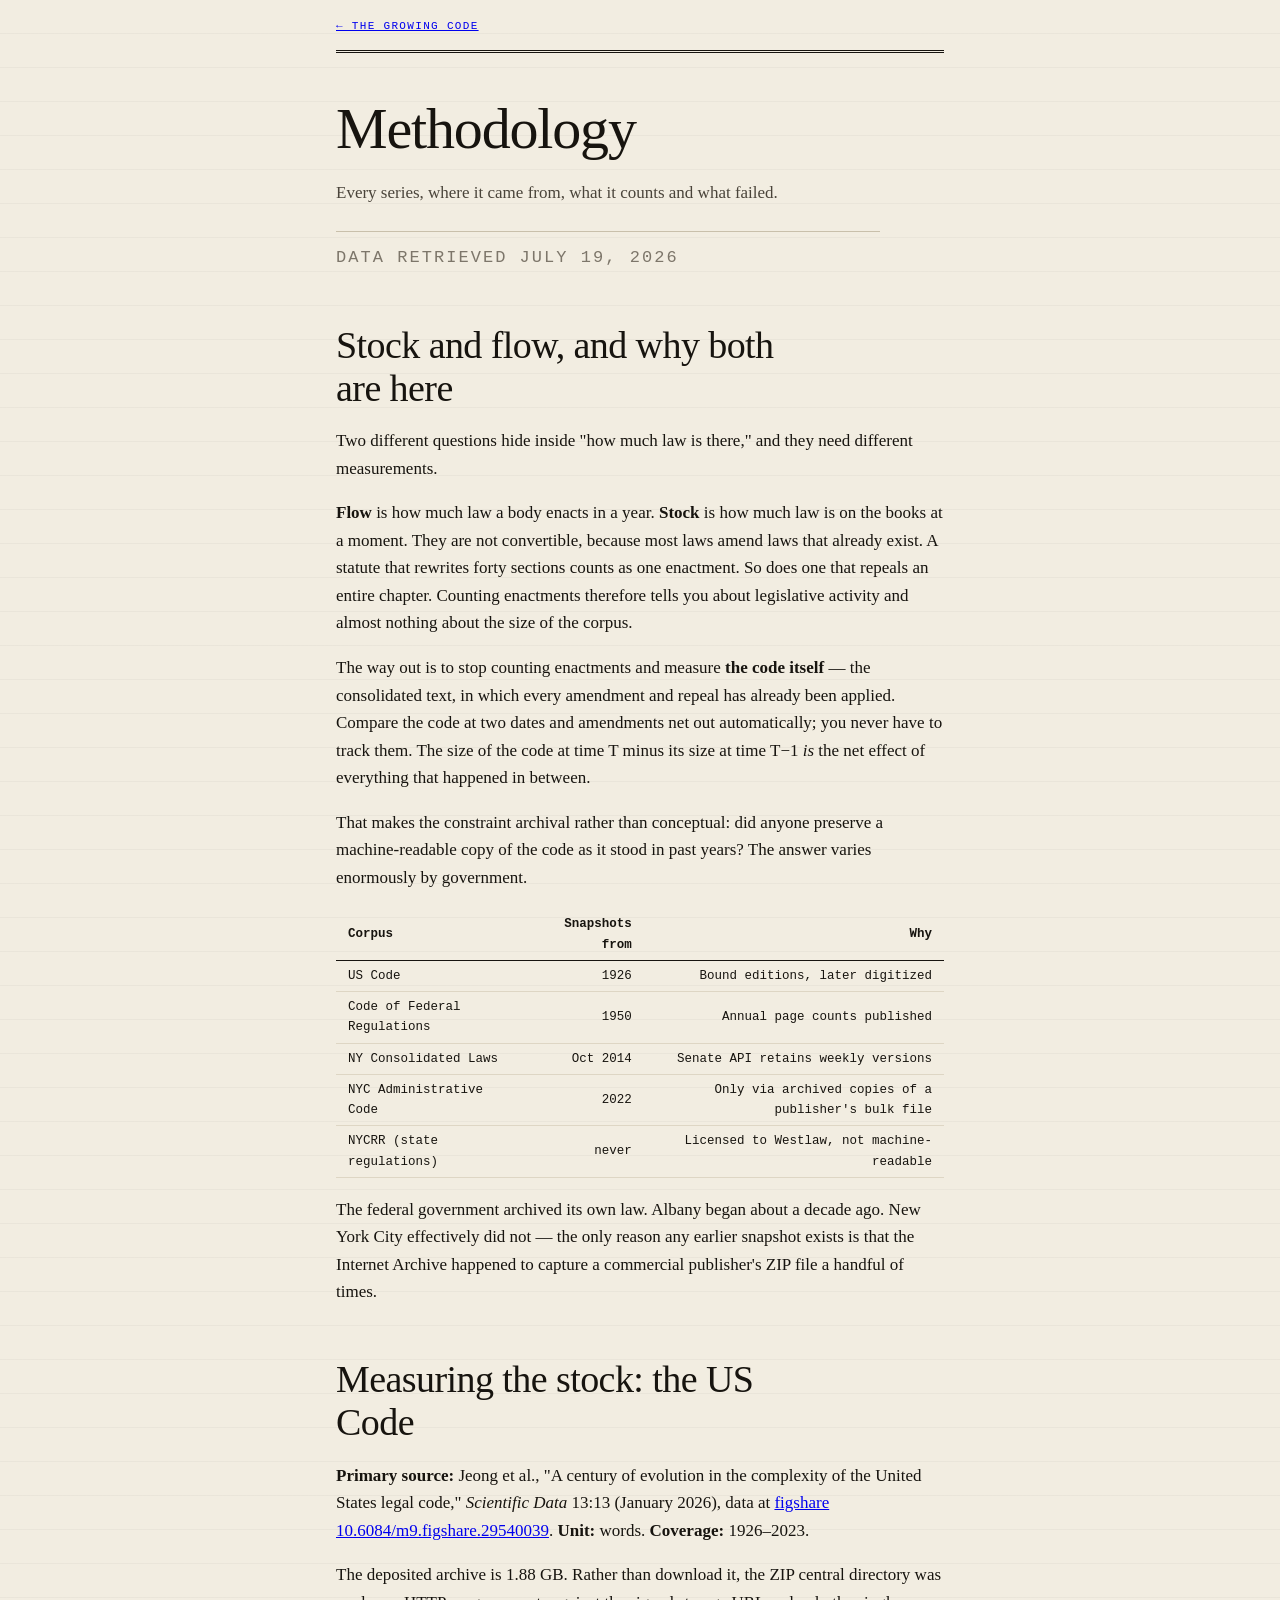
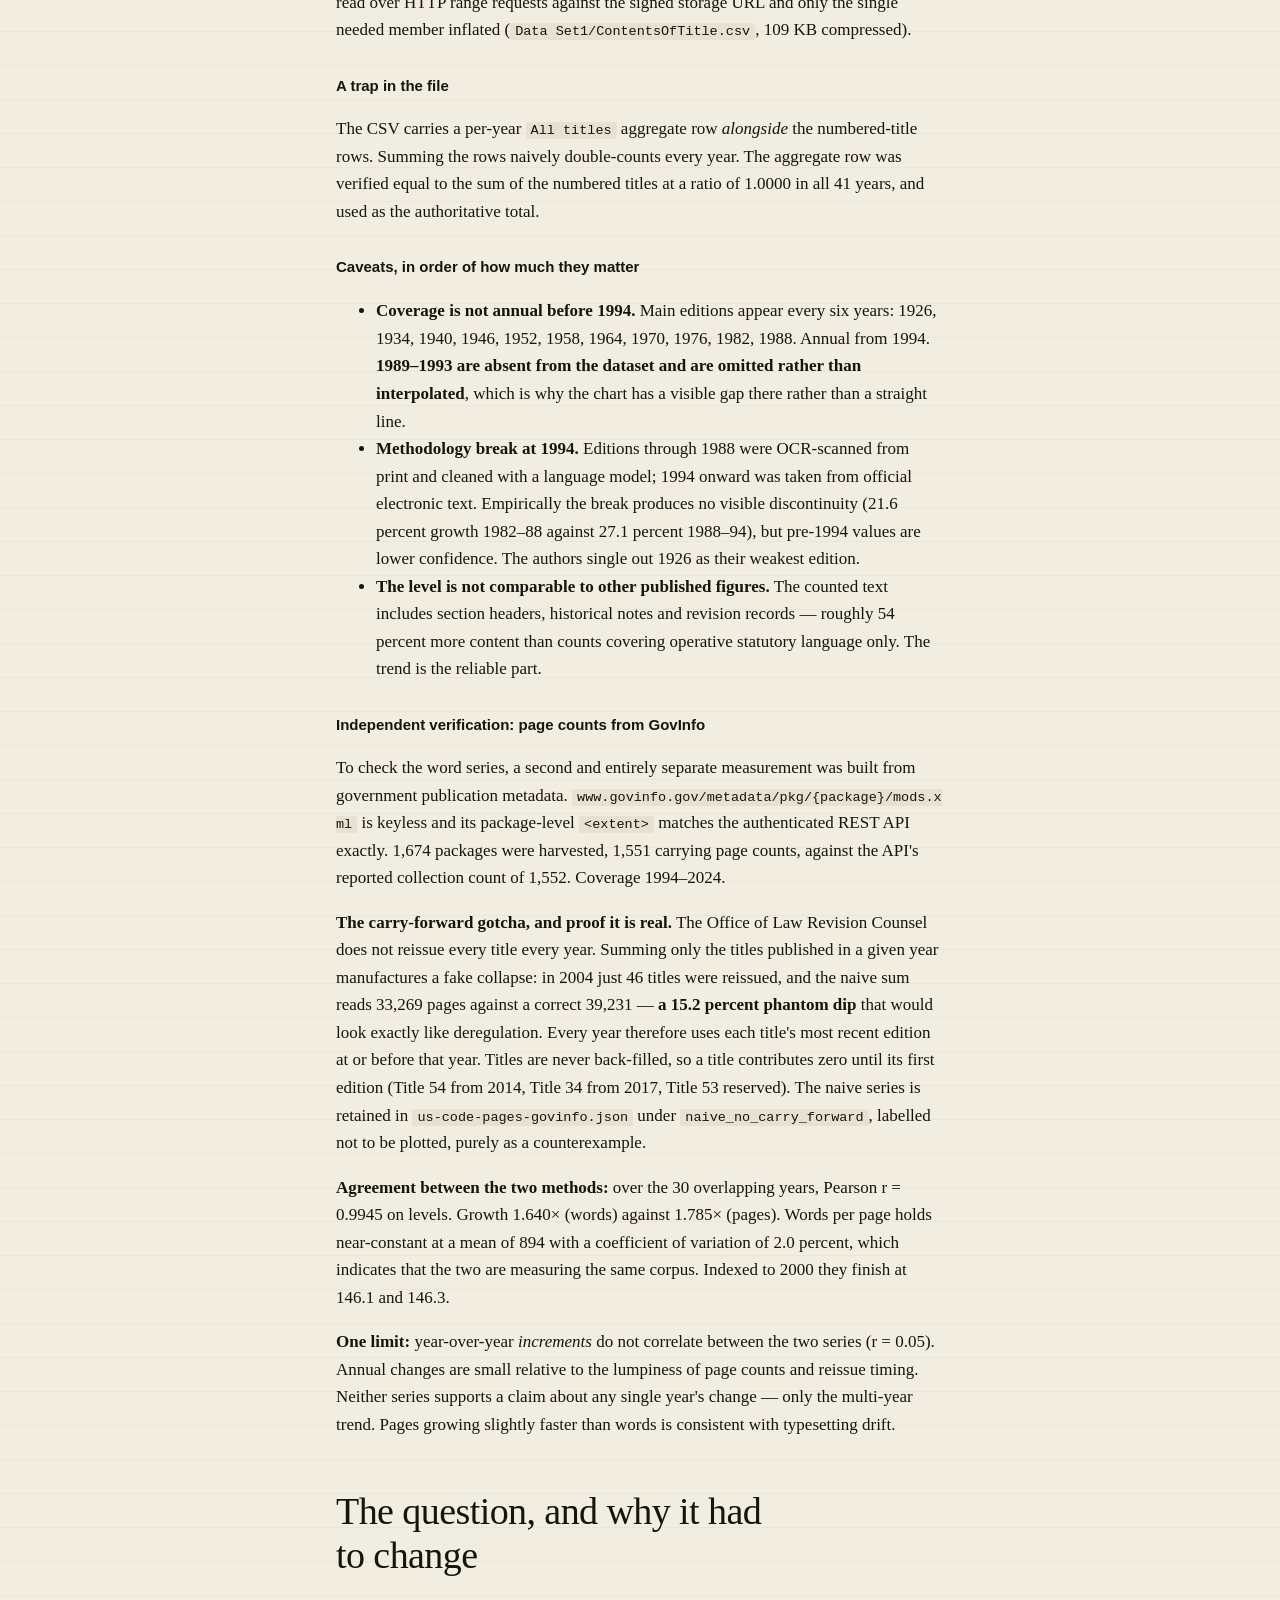
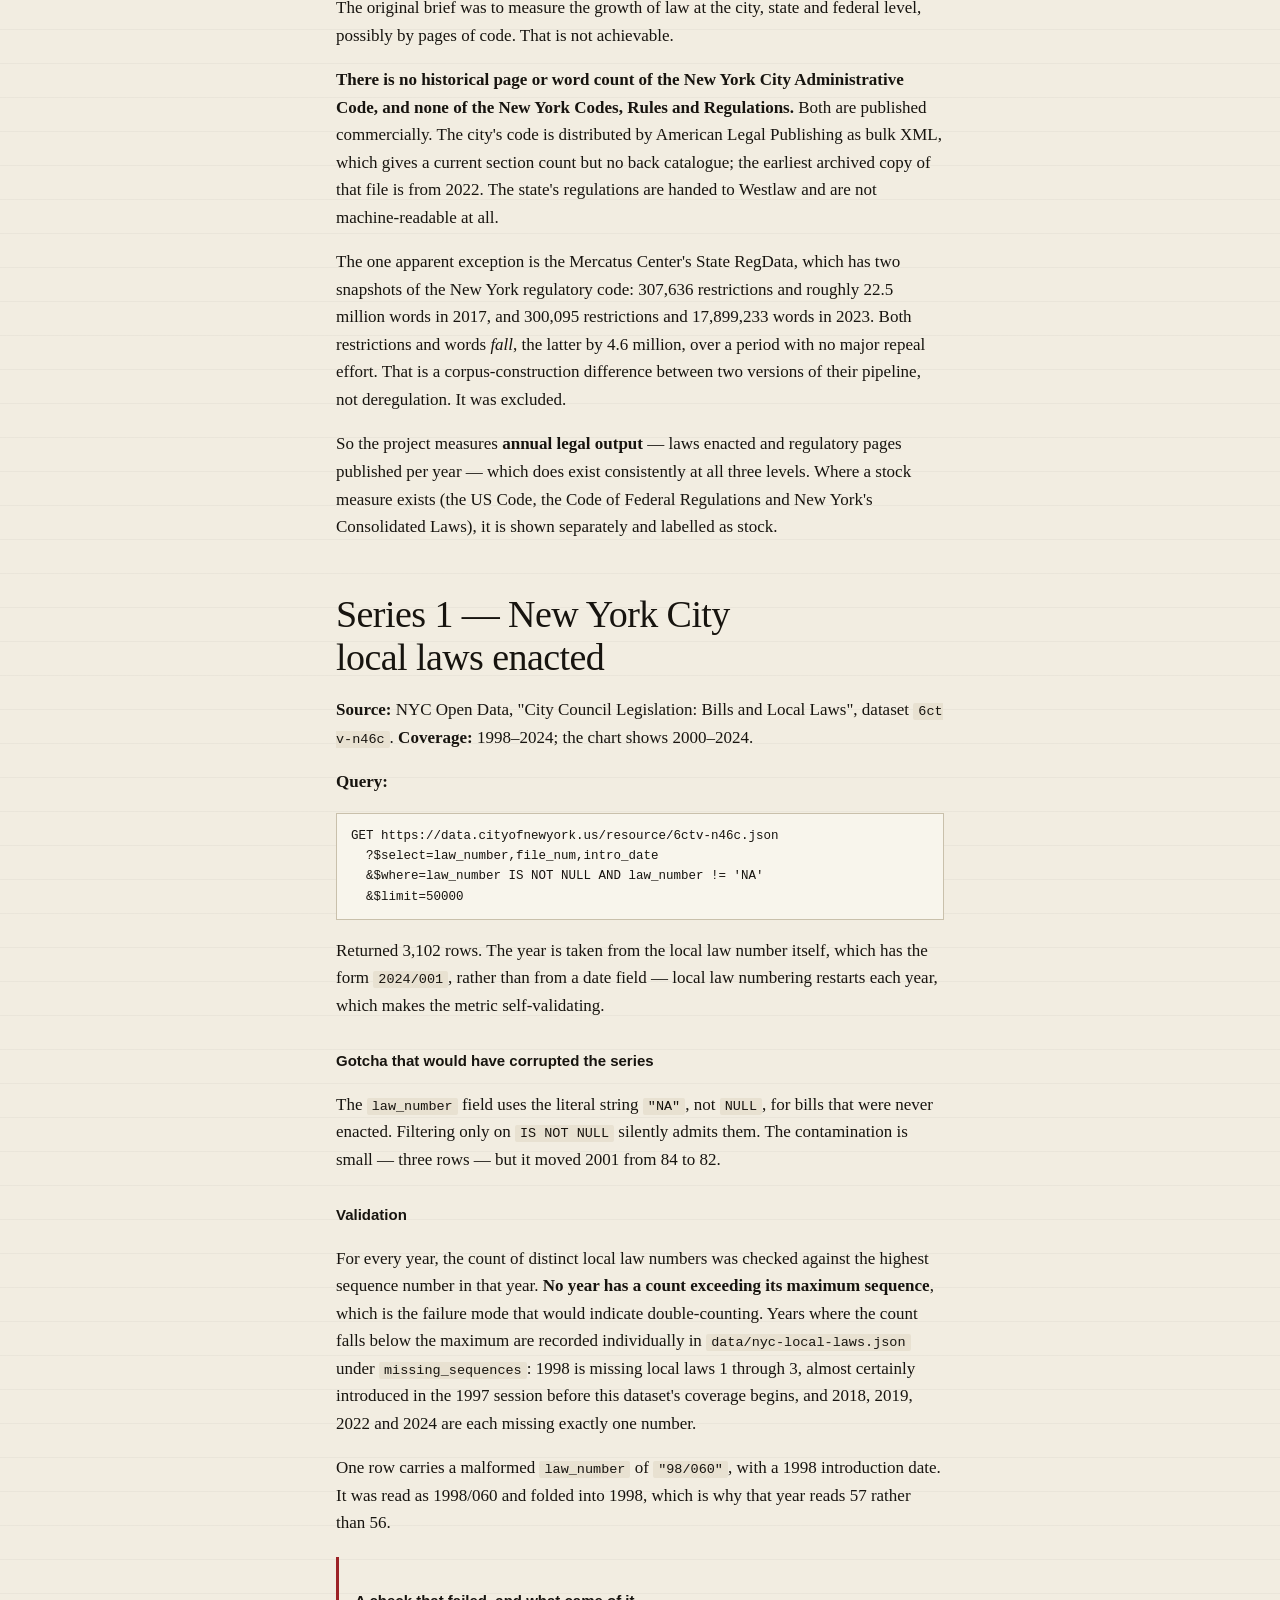
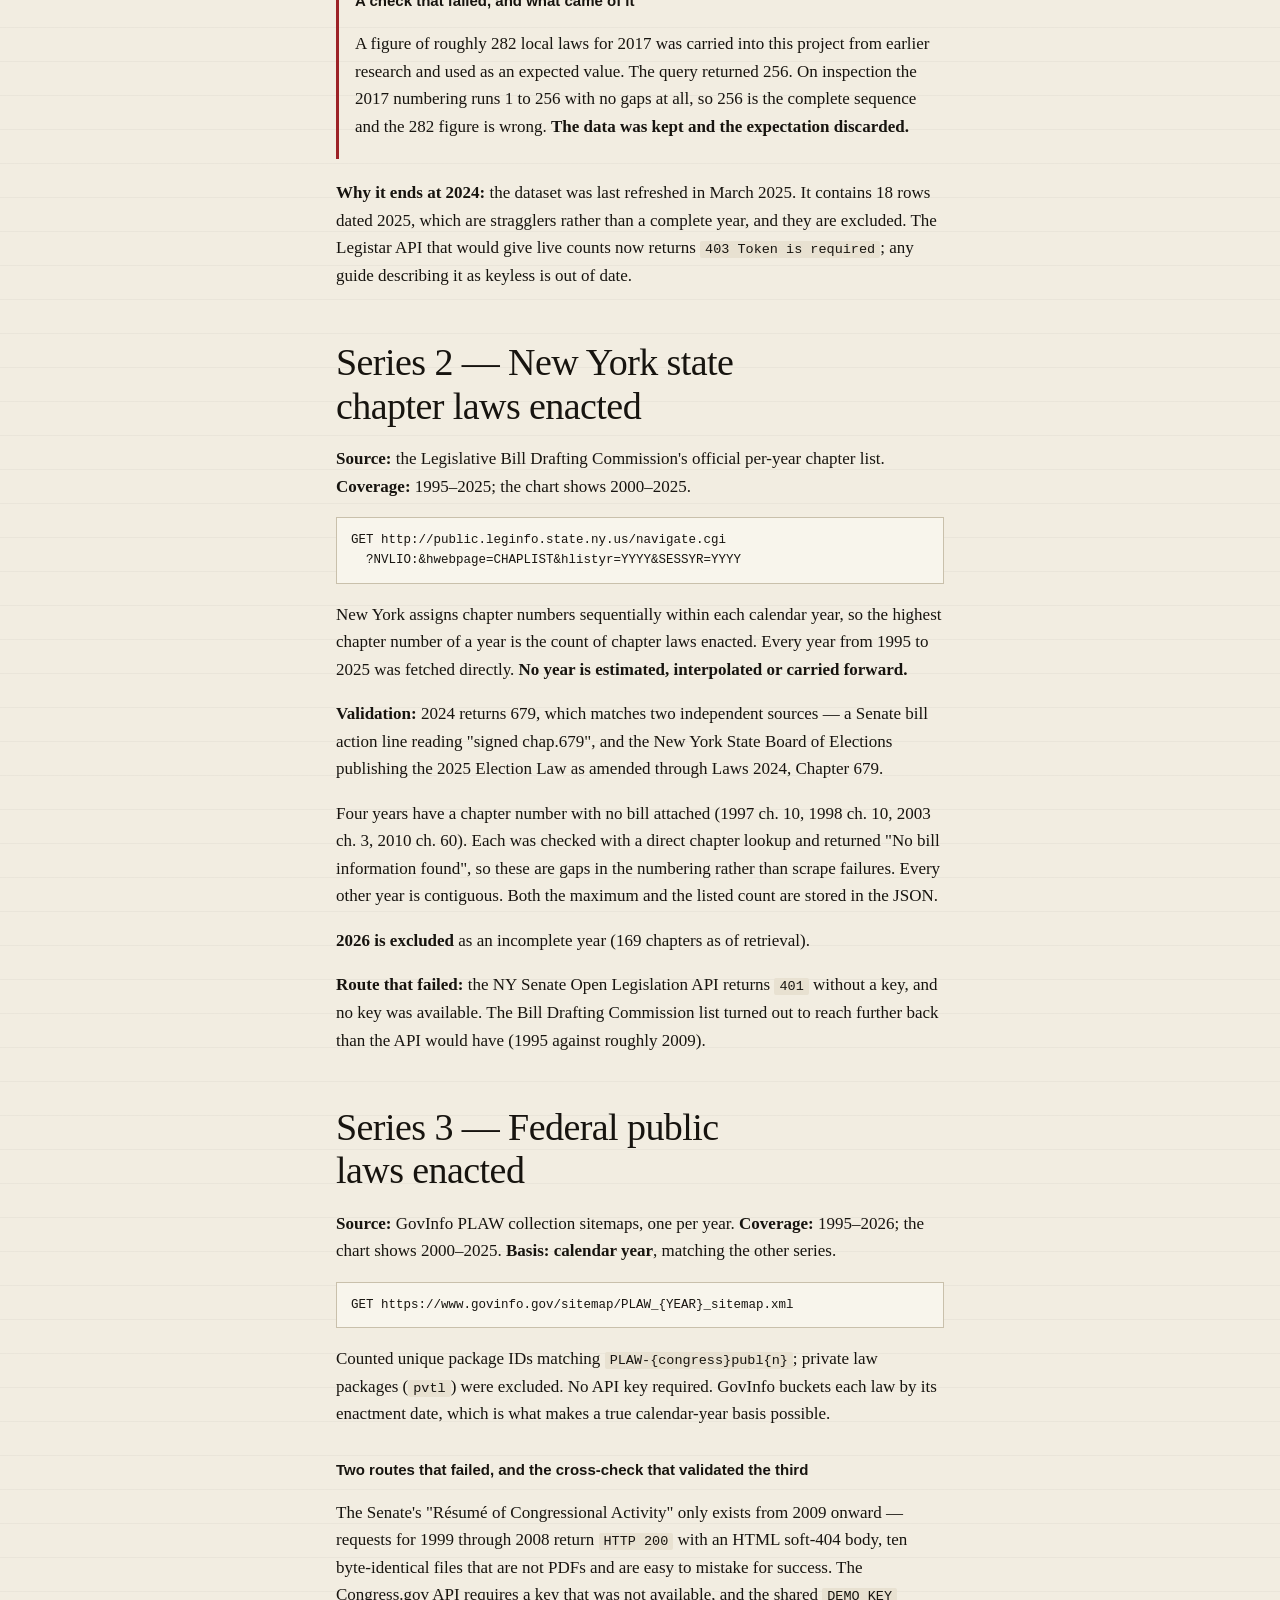
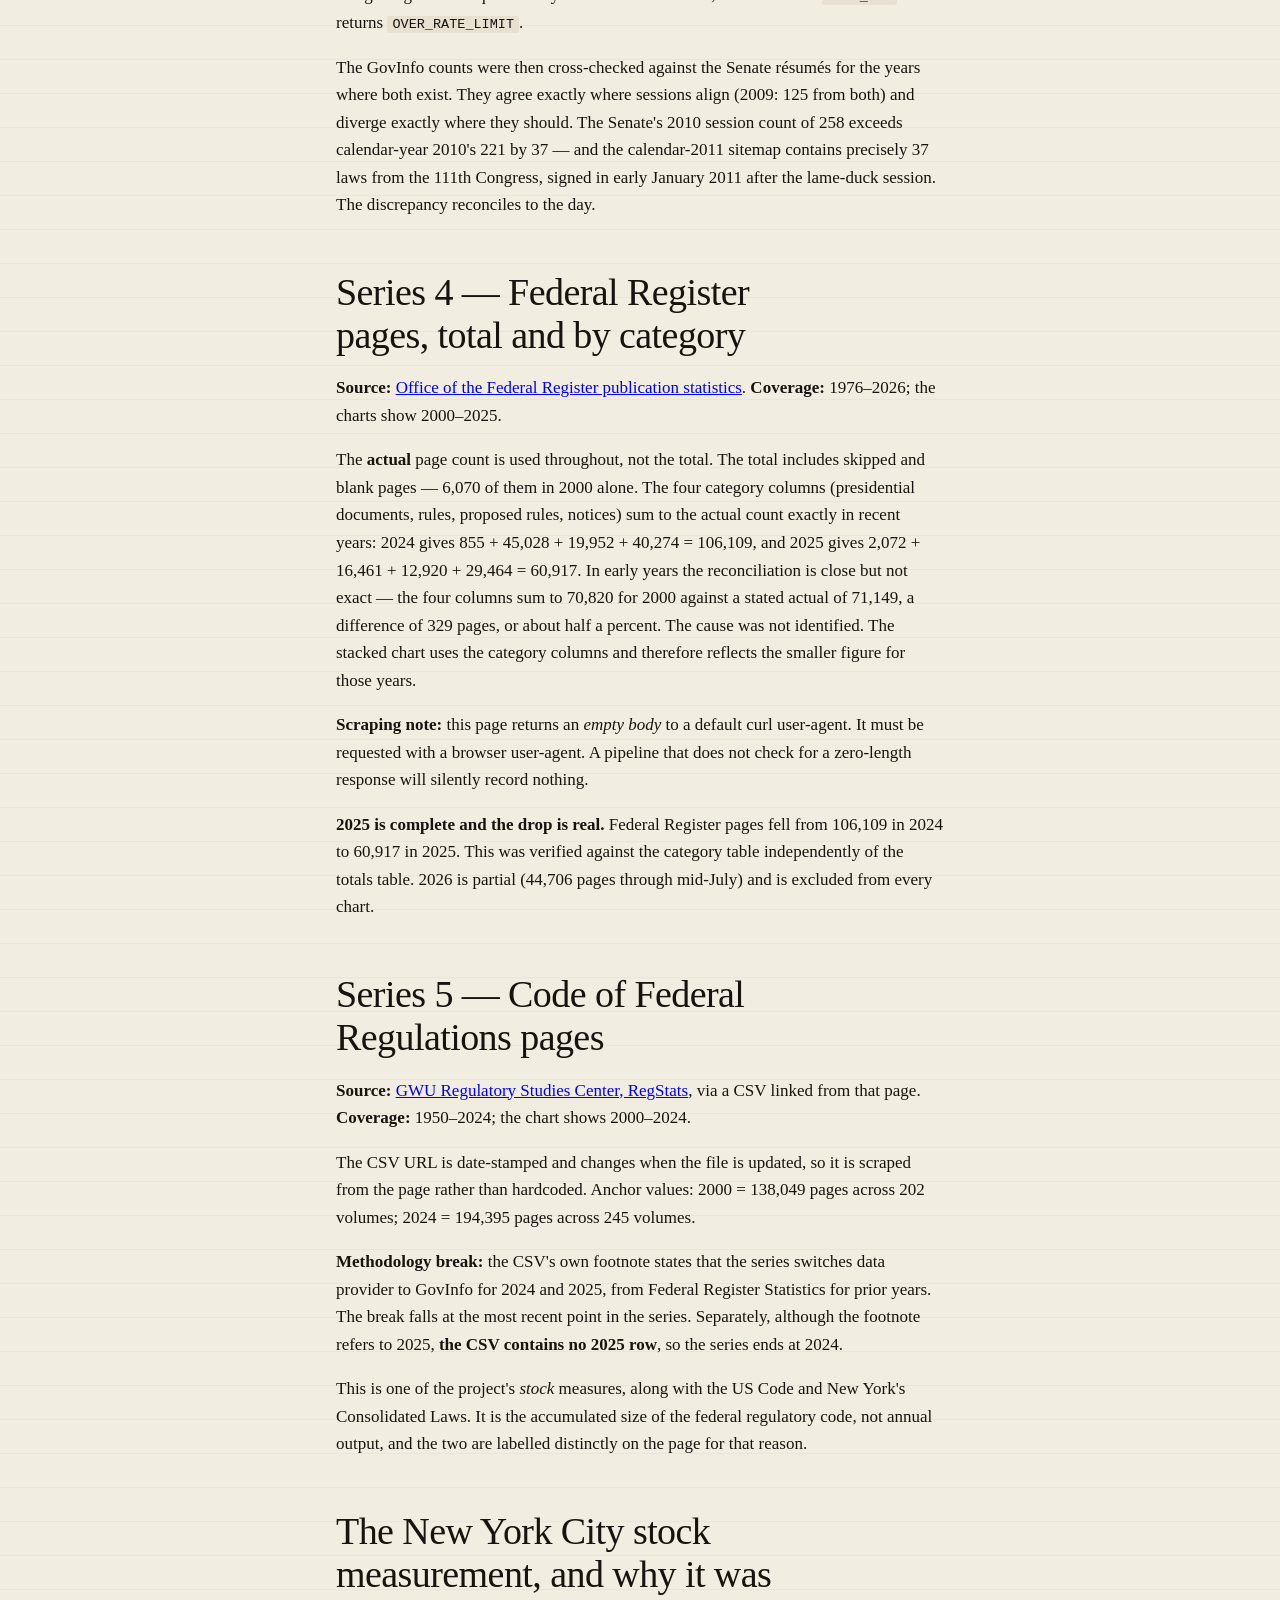
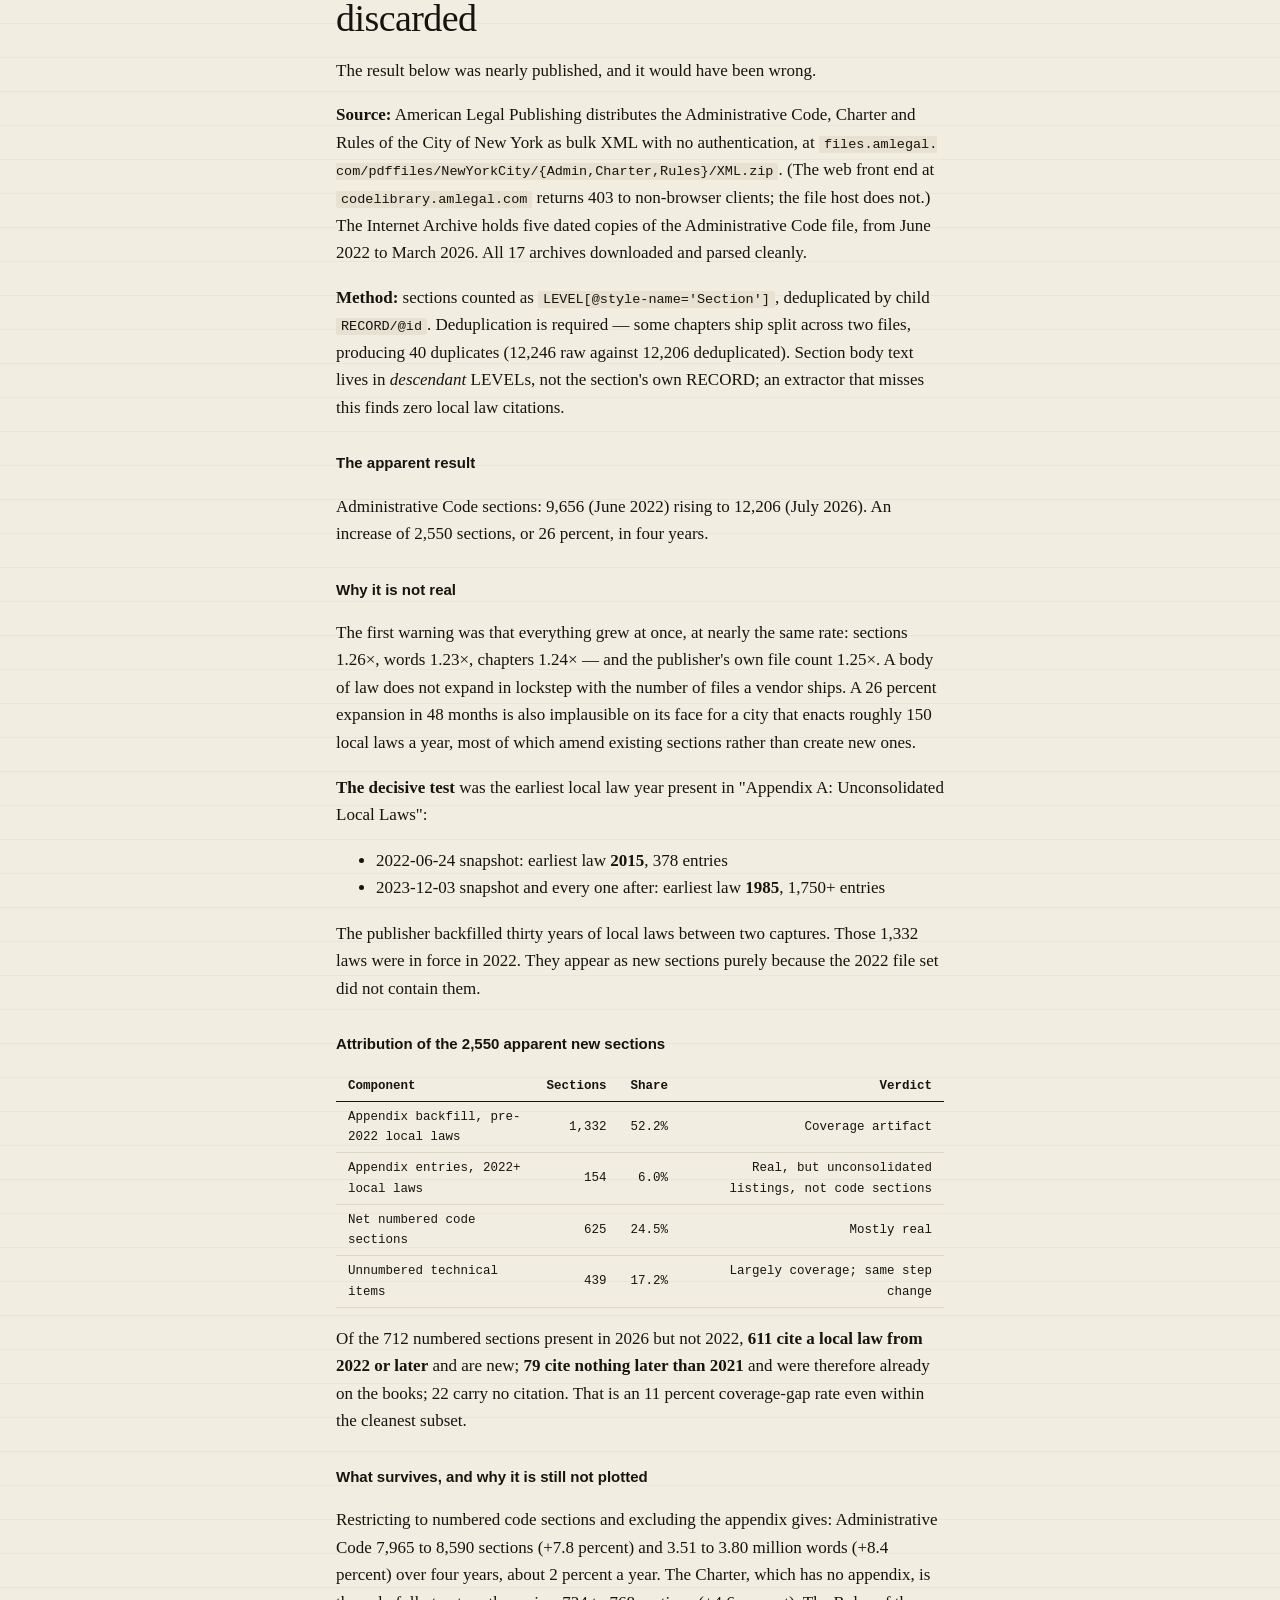
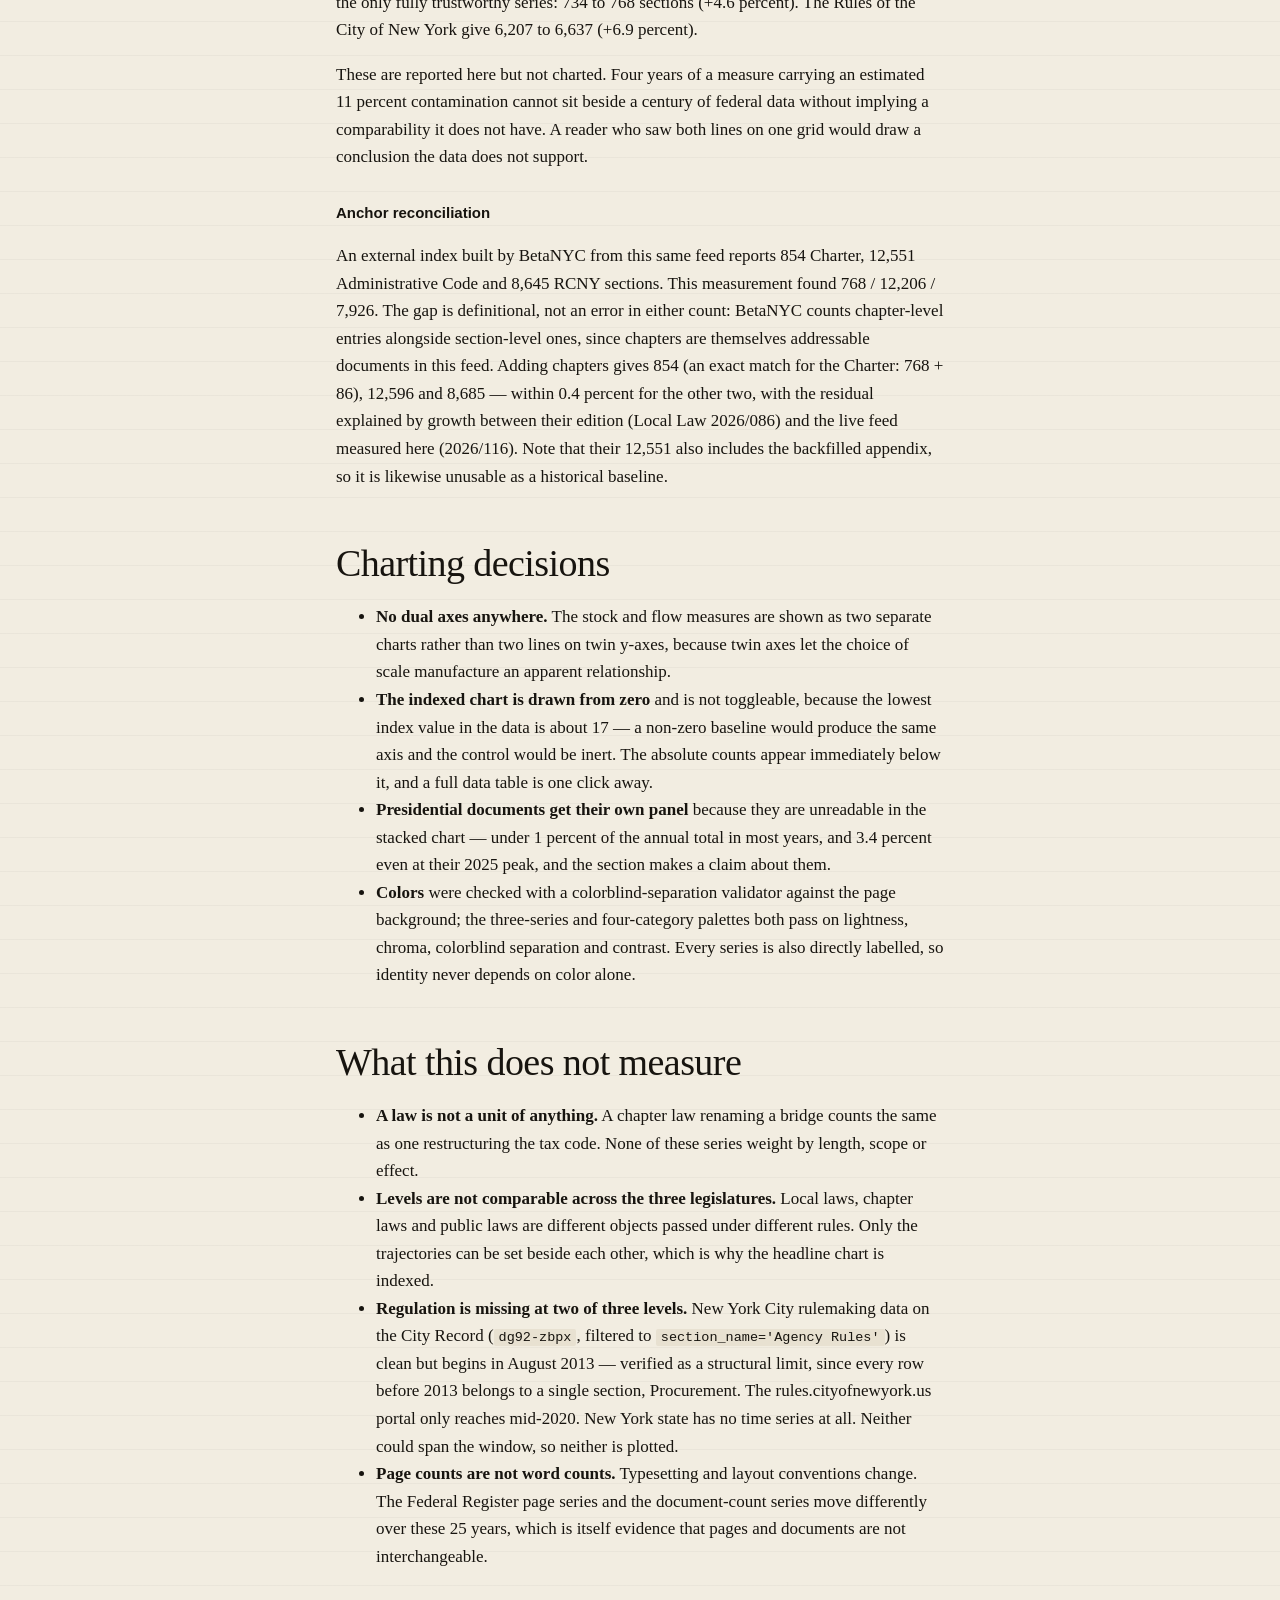
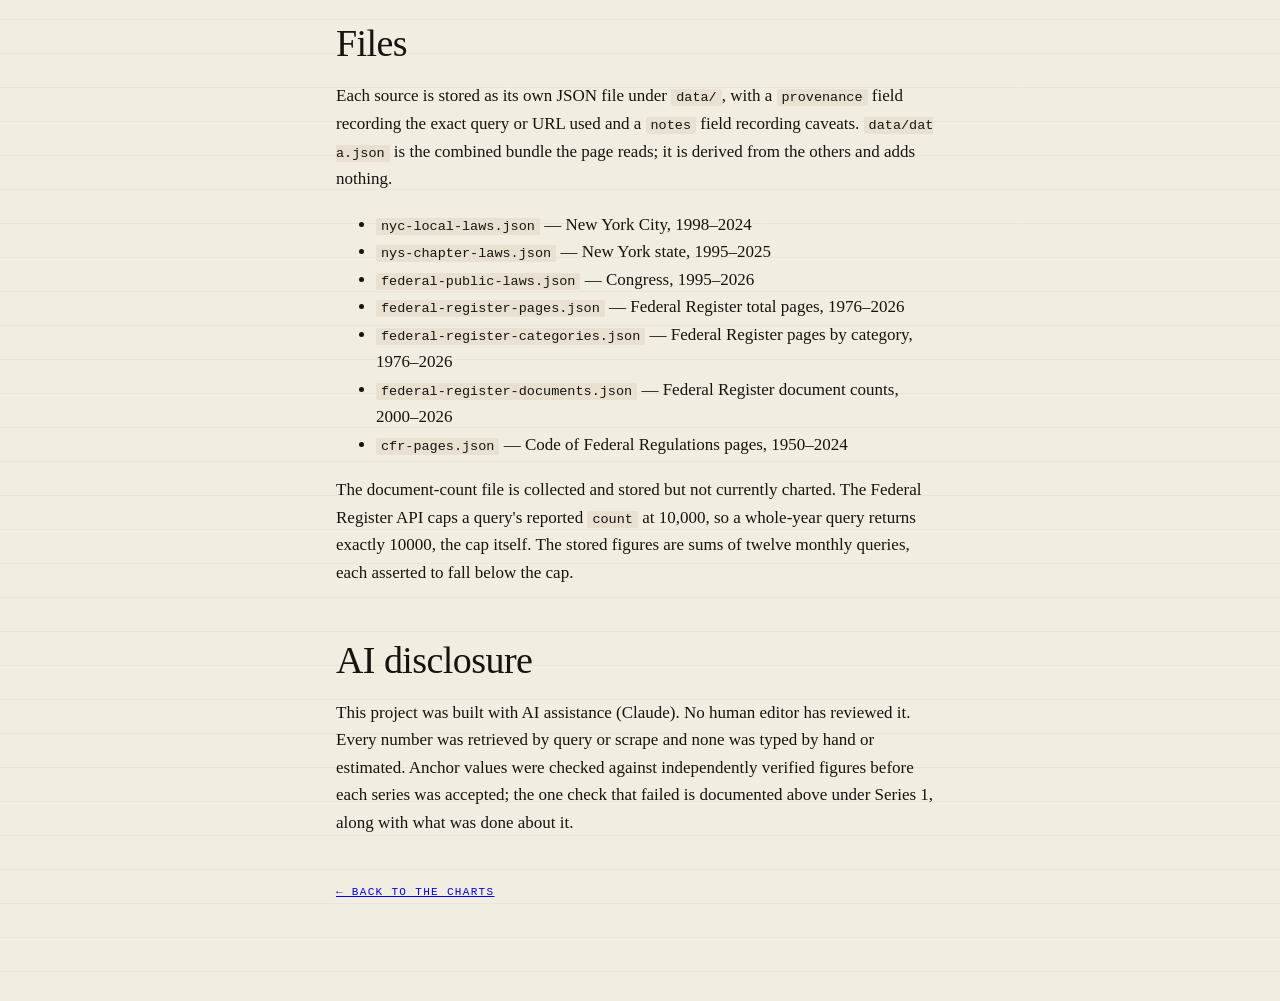
==== commit ccd9cf33: "Fix factual mismatches in page copy Corrected counts, dates, sources and claims that disagreed with " ====
--- a/methodology.html
+++ b/methodology.html
@@ -67,7 +67,7 @@
   <p>The original brief was to measure the growth of law at the city, state and federal level, possibly by pages of code. That is not achievable.</p>
   <p><b>There is no historical page or word count of the New York City Administrative Code, and none of the New York Codes, Rules and Regulations.</b> Both are published commercially. The city's code is distributed by American Legal Publishing as bulk XML, which gives a current section count but no back catalogue; the earliest archived copy of that file is from 2022. The state's regulations are handed to Westlaw and are not machine-readable at all.</p>
   <p>The one apparent exception is the Mercatus Center's State RegData, which has two snapshots of the New York regulatory code: 307,636 restrictions and roughly 22.5 million words in 2017, and 300,095 restrictions and 17,899,233 words in 2023. Both restrictions and words <em>fall</em>, the latter by 4.6 million, over a period with no major repeal effort. That is a corpus-construction difference between two versions of their pipeline, not deregulation. It was excluded.</p>
-  <p>So the project measures <b>annual legal output</b> &mdash; laws enacted and regulatory pages published per year &mdash; which does exist consistently at all three levels. Where a stock measure exists (the Code of Federal Regulations), it is shown separately and labelled as stock.</p>
+  <p>So the project measures <b>annual legal output</b> &mdash; laws enacted and regulatory pages published per year &mdash; which does exist consistently at all three levels. Where a stock measure exists (the US Code, the Code of Federal Regulations and New York's Consolidated Laws), it is shown separately and labelled as stock.</p>
 
   <h2>Series 1 &mdash; New York City local laws enacted</h2>
   <p><b>Source:</b> NYC Open Data, "City Council Legislation: Bills and Local Laws", dataset <code>6ctv-n46c</code>. <b>Coverage:</b> 1998&ndash;2024; the chart shows 2000&ndash;2024.</p>
@@ -121,7 +121,7 @@
   <p><b>Source:</b> <a href="https://regulatorystudies.columbian.gwu.edu/regstats">GWU Regulatory Studies Center, RegStats</a>, via a CSV linked from that page. <b>Coverage:</b> 1950&ndash;2024; the chart shows 2000&ndash;2024.</p>
   <p>The CSV URL is date-stamped and changes when the file is updated, so it is scraped from the page rather than hardcoded. Anchor values: 2000 = 138,049 pages across 202 volumes; 2024 = 194,395 pages across 245 volumes.</p>
   <p><b>Methodology break:</b> the CSV's own footnote states that the series switches data provider to GovInfo for 2024 and 2025, from Federal Register Statistics for prior years. The break falls at the most recent point in the series. Separately, although the footnote refers to 2025, <b>the CSV contains no 2025 row</b>, so the series ends at 2024.</p>
-  <p>This is the only genuine <em>stock</em> measure in the project. It is the accumulated size of the federal regulatory code, not annual output, and the two are labelled distinctly on the page for that reason.</p>
+  <p>This is one of the project's <em>stock</em> measures, along with the US Code and New York's Consolidated Laws. It is the accumulated size of the federal regulatory code, not annual output, and the two are labelled distinctly on the page for that reason.</p>
 
   <h2>The New York City stock measurement, and why it was discarded</h2>
   <p>The result below was nearly published, and it would have been wrong.</p>
